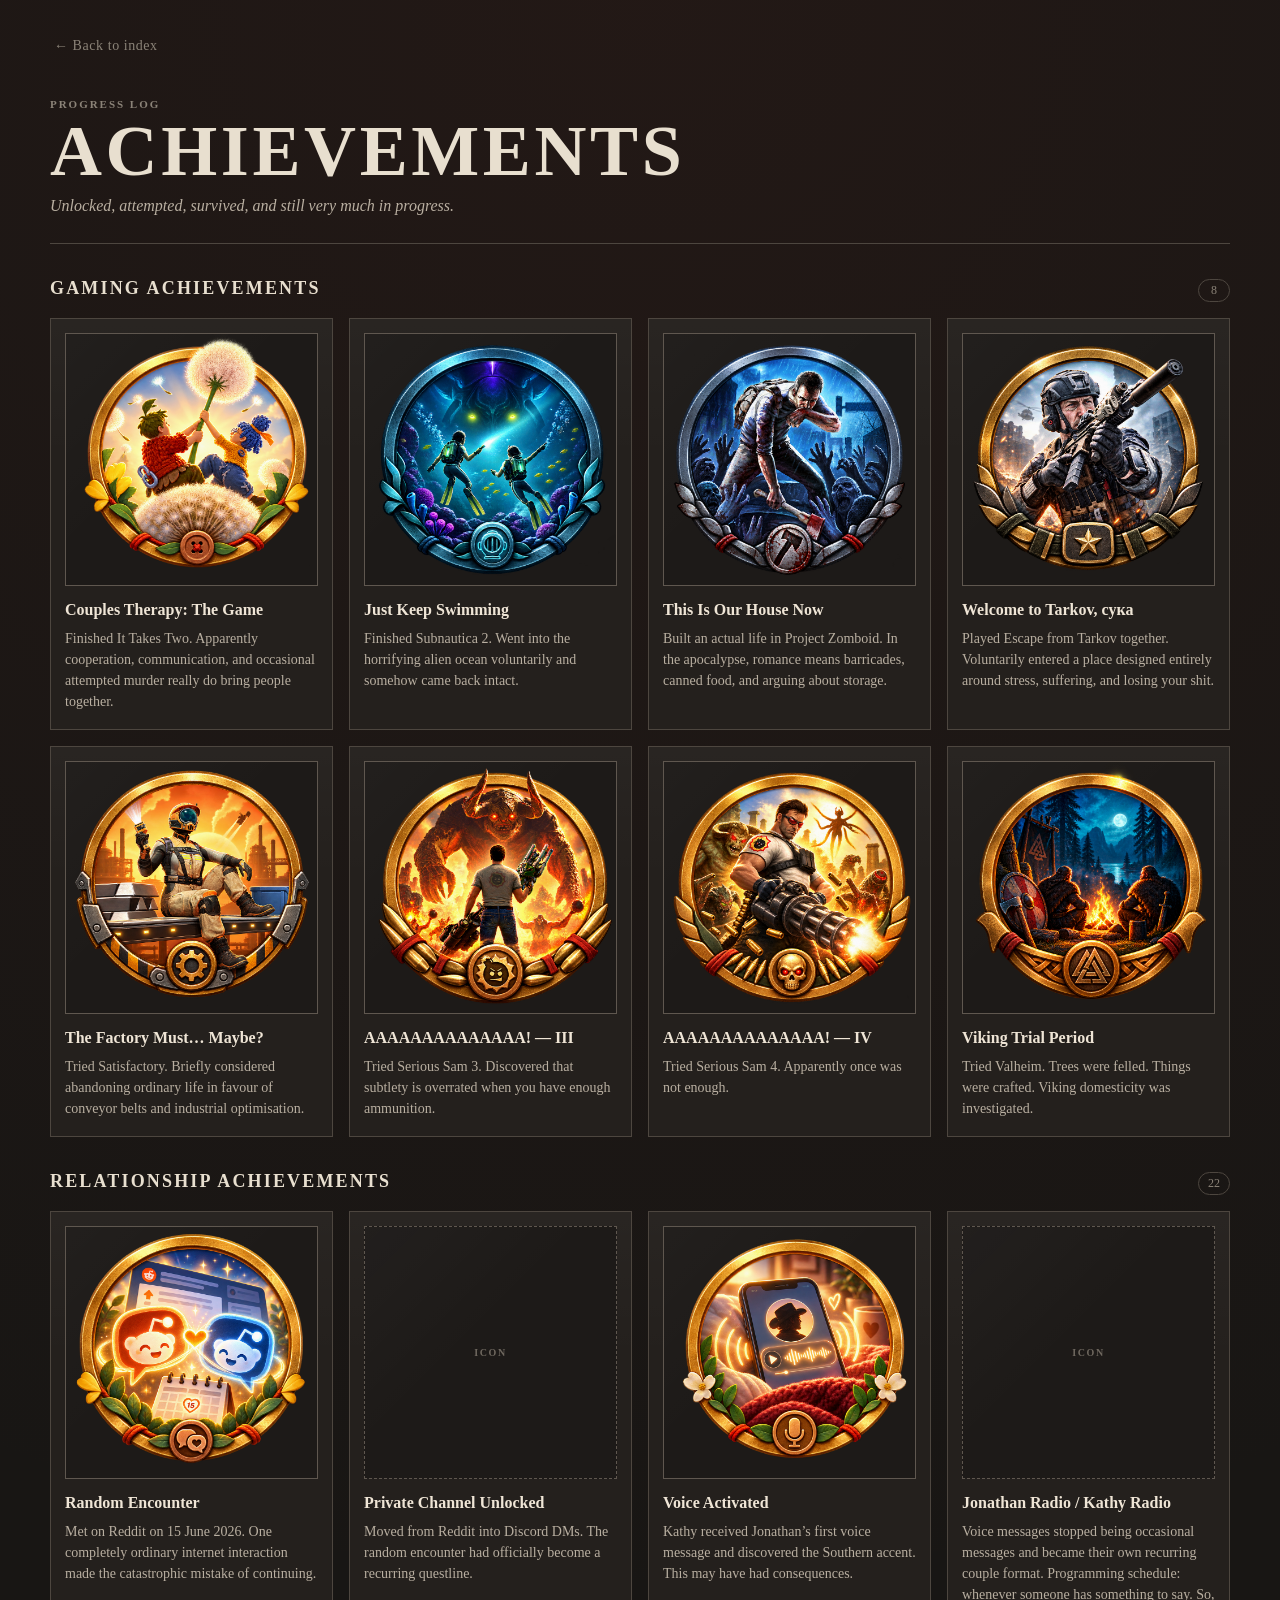
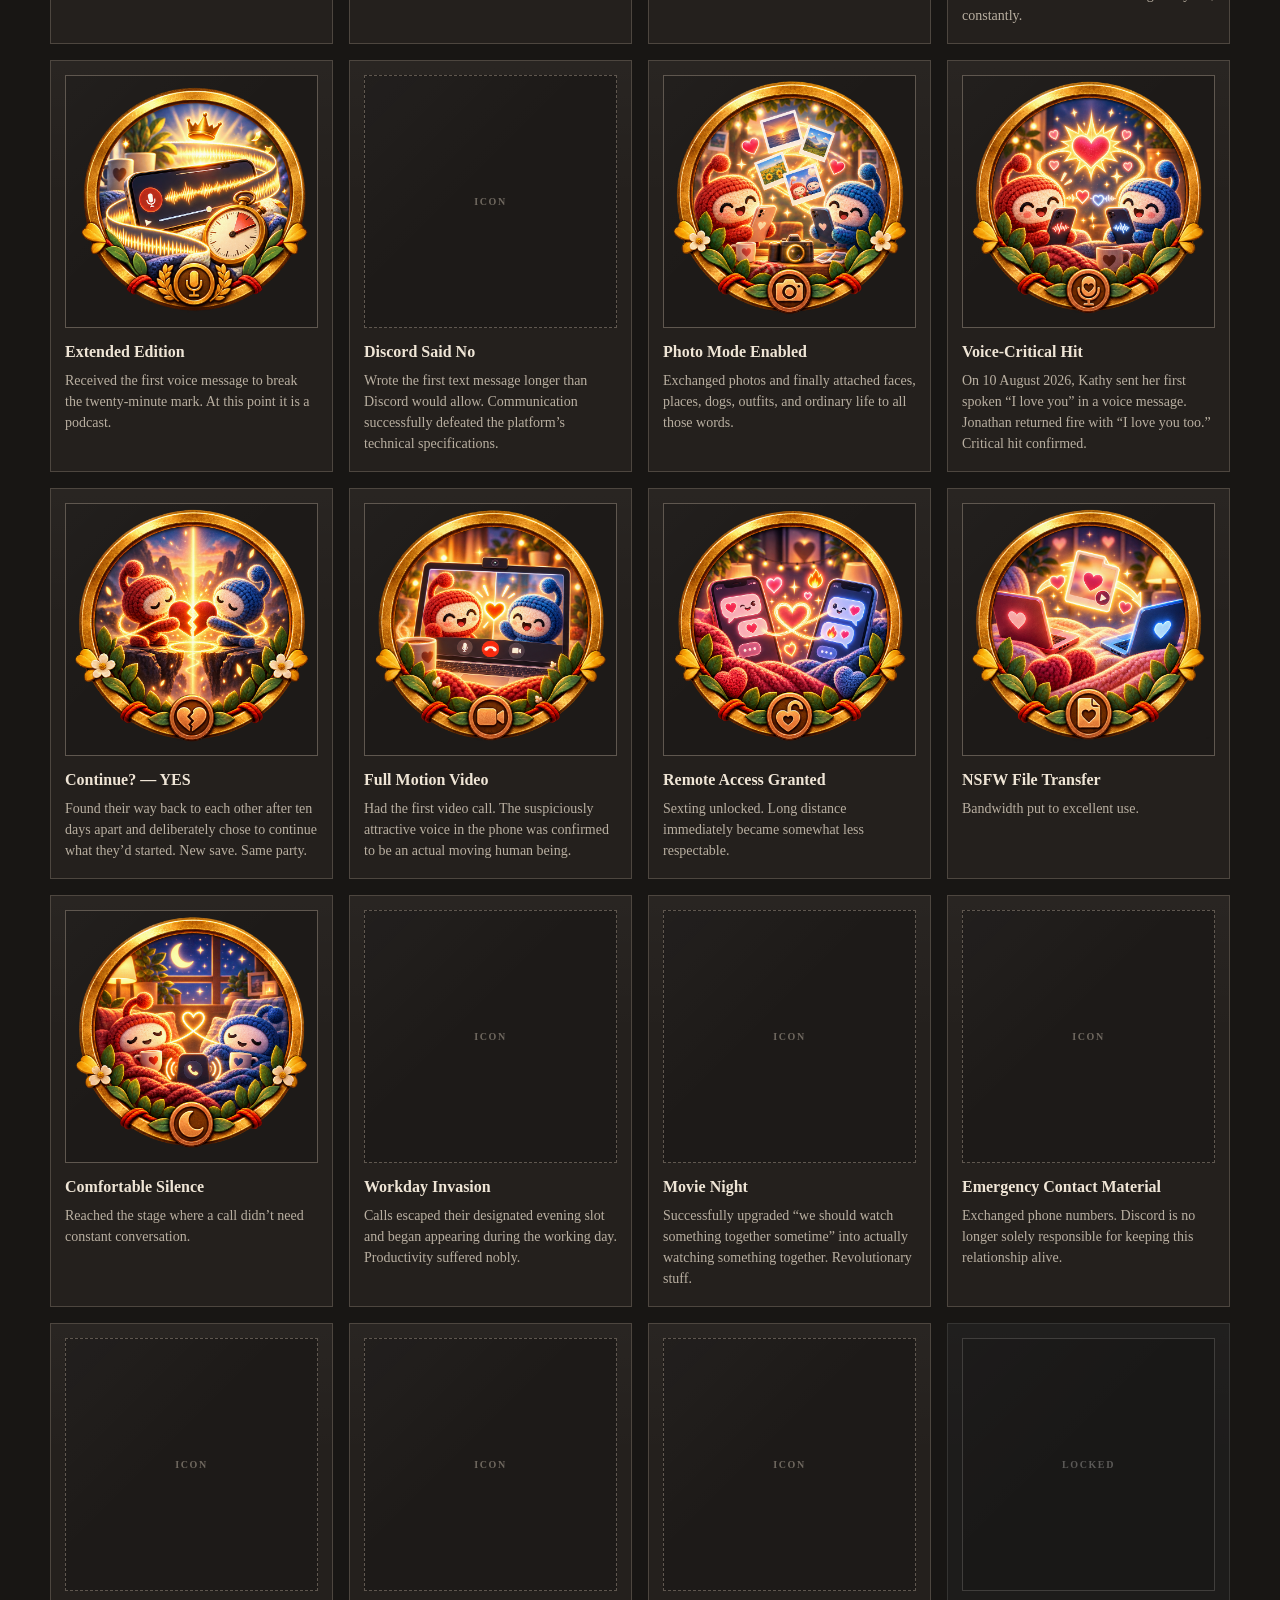
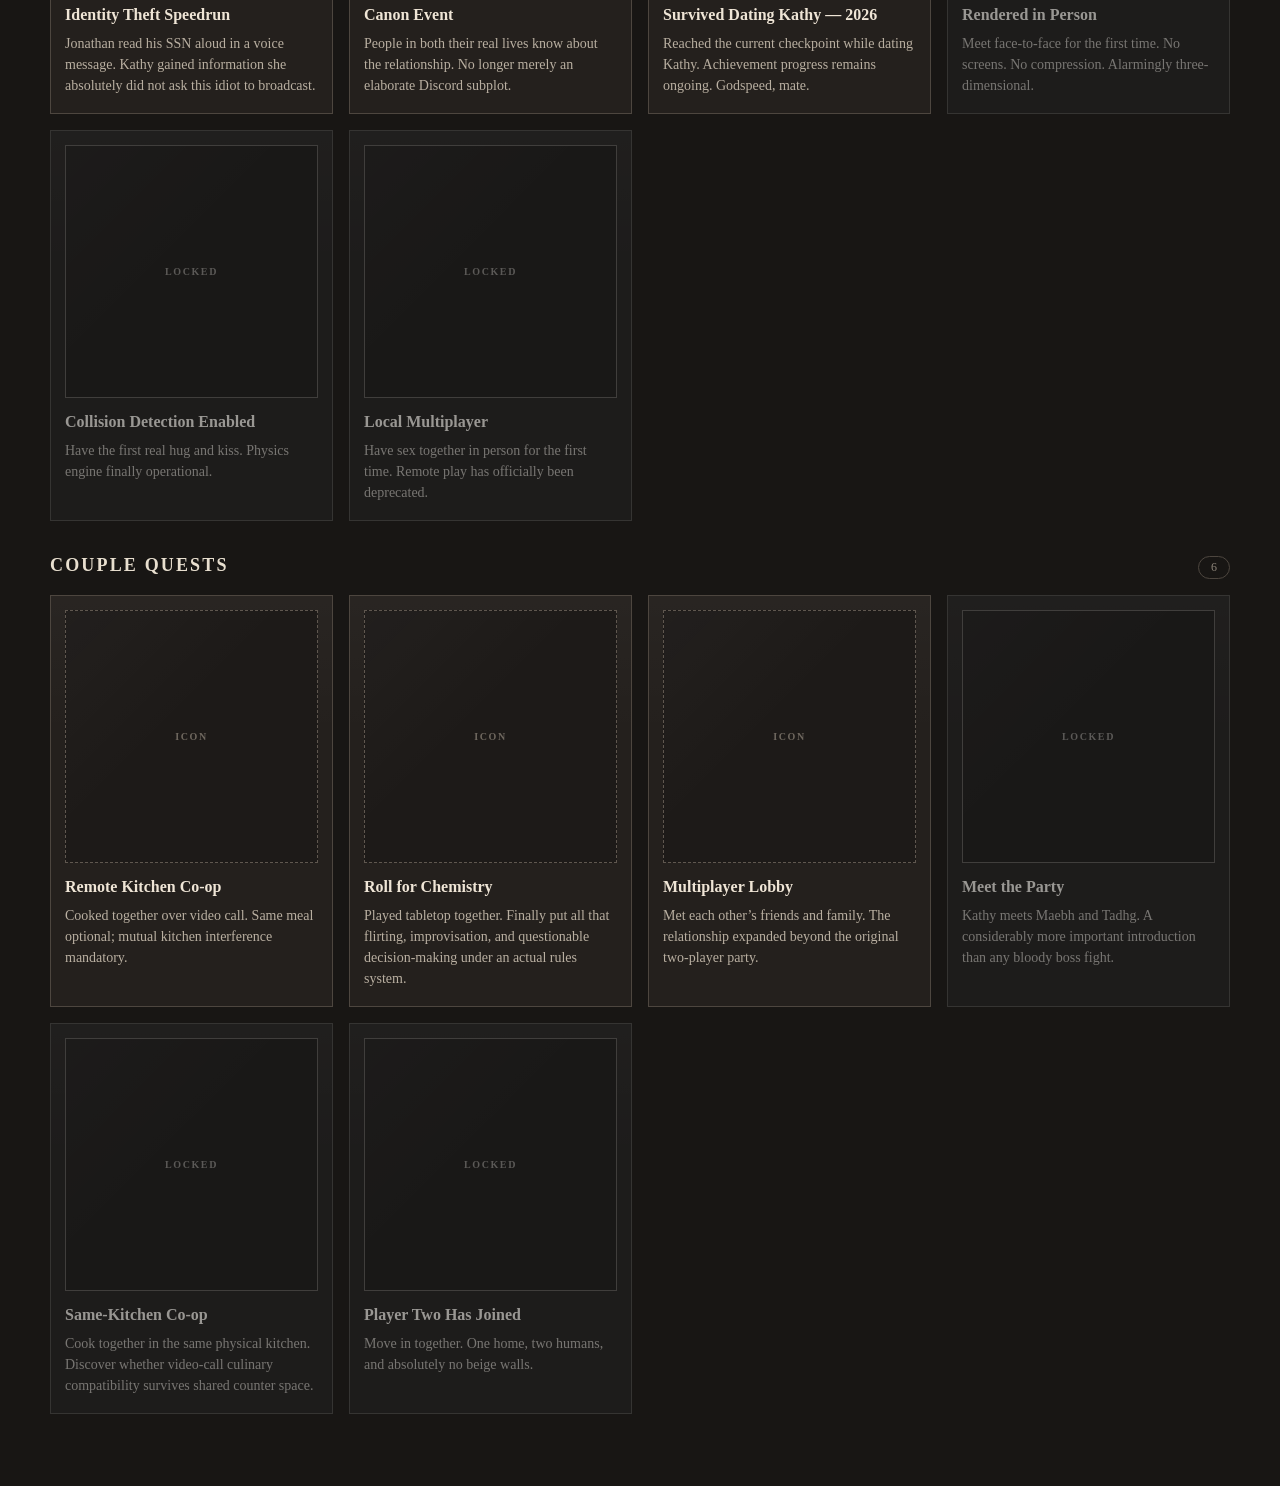
==== achievements.html @ 8fcb4b5f "Assign relationship achievement icons" ====
<!DOCTYPE html>
<html lang="en">
<head>
    <meta charset="UTF-8">
    <meta name="viewport" content="width=device-width, initial-scale=1.0">
    <title>Achievements</title>
    <link rel="stylesheet" href="css/style.css">
</head>
<body class="achievements-body">
<main class="achievements-shell">
    <a class="achievements-back" href="index.html">← Back to index</a>

    <header class="achievements-header">
        <p class="achievements-kicker">Progress log</p>
        <h1>ACHIEVEMENTS</h1>
        <p>Unlocked, attempted, survived, and still very much in progress.</p>
    </header>

        <section class="achievement-section">
            <div class="achievement-section-heading">
                <h2>Gaming achievements</h2>
                <span>8</span>
            </div>
            <div class="achievement-grid">
                <article class="achievement-card">
                    <div class="achievement-icon-slot has-icon" aria-label="Couples Therapy: The Game icon">
                        <img src="assets/images/achievements/it_takes_two.png" alt="" loading="lazy">
                    </div>
                    <h3>Couples Therapy: The Game</h3>
                    <p>Finished It Takes Two. Apparently cooperation, communication, and occasional attempted murder really do bring people together.</p>
                </article>
                <article class="achievement-card">
                    <div class="achievement-icon-slot has-icon" aria-label="Just Keep Swimming icon">
                        <img src="assets/images/achievements/subnautica2.png" alt="" loading="lazy">
                    </div>
                    <h3>Just Keep Swimming</h3>
                    <p>Finished Subnautica 2. Went into the horrifying alien ocean voluntarily and somehow came back intact.</p>
                </article>
                <article class="achievement-card">
                    <div class="achievement-icon-slot has-icon" aria-label="This Is Our House Now icon">
                        <img src="assets/images/achievements/project_zomboid.png" alt="" loading="lazy">
                    </div>
                    <h3>This Is Our House Now</h3>
                    <p>Built an actual life in Project Zomboid. In the apocalypse, romance means barricades, canned food, and arguing about storage.</p>
                </article>
                <article class="achievement-card">
                    <div class="achievement-icon-slot has-icon" aria-label="Welcome to Tarkov, сука icon">
                        <img src="assets/images/achievements/tarkov.png" alt="" loading="lazy">
                    </div>
                    <h3>Welcome to Tarkov, сука</h3>
                    <p>Played Escape from Tarkov together. Voluntarily entered a place designed entirely around stress, suffering, and losing your shit.</p>
                </article>
                <article class="achievement-card">
                    <div class="achievement-icon-slot has-icon" aria-label="The Factory Must… Maybe? icon">
                        <img src="assets/images/achievements/satisfactory.png" alt="" loading="lazy">
                    </div>
                    <h3>The Factory Must… Maybe?</h3>
                    <p>Tried Satisfactory. Briefly considered abandoning ordinary life in favour of conveyor belts and industrial optimisation.</p>
                </article>
                <article class="achievement-card">
                    <div class="achievement-icon-slot has-icon" aria-label="AAAAAAAAAAAAAA! — III icon">
                        <img src="assets/images/achievements/ss3.png" alt="" loading="lazy">
                    </div>
                    <h3>AAAAAAAAAAAAAA! — III</h3>
                    <p>Tried Serious Sam 3. Discovered that subtlety is overrated when you have enough ammunition.</p>
                </article>
                <article class="achievement-card">
                    <div class="achievement-icon-slot has-icon" aria-label="AAAAAAAAAAAAAA! — IV icon">
                        <img src="assets/images/achievements/ss4.png" alt="" loading="lazy">
                    </div>
                    <h3>AAAAAAAAAAAAAA! — IV</h3>
                    <p>Tried Serious Sam 4. Apparently once was not enough.</p>
                </article>
                <article class="achievement-card">
                    <div class="achievement-icon-slot has-icon" aria-label="Viking Trial Period icon">
                        <img src="assets/images/achievements/valheim.png" alt="" loading="lazy">
                    </div>
                    <h3>Viking Trial Period</h3>
                    <p>Tried Valheim. Trees were felled. Things were crafted. Viking domesticity was investigated.</p>
                </article>
            </div>
        </section>

        <section class="achievement-section">
            <div class="achievement-section-heading">
                <h2>Relationship achievements</h2>
                <span>22</span>
            </div>
            <div class="achievement-grid">
                <article class="achievement-card">
                    <div class="achievement-icon-slot has-icon" aria-label="Random Encounter icon">
                        <img src="assets/images/achievements/random_encounter.png" alt="" loading="lazy">
                    </div>
                    <h3>Random Encounter</h3>
                    <p>Met on Reddit on 15 June 2026. One completely ordinary internet interaction made the catastrophic mistake of continuing.</p>
                </article>
                <article class="achievement-card">
                    <div class="achievement-icon-slot" aria-label="Icon placeholder">
                        <span>ICON</span>
                    </div>
                    <h3>Private Channel Unlocked</h3>
                    <p>Moved from Reddit into Discord DMs. The random encounter had officially become a recurring questline.</p>
                </article>
                <article class="achievement-card">
                    <div class="achievement-icon-slot has-icon" aria-label="Voice Activated icon">
                        <img src="assets/images/achievements/voice_activated.png" alt="" loading="lazy">
                    </div>
                    <h3>Voice Activated</h3>
                    <p>Kathy received Jonathan’s first voice message and discovered the Southern accent. This may have had consequences.</p>
                </article>
                <article class="achievement-card">
                    <div class="achievement-icon-slot" aria-label="Icon placeholder">
                        <span>ICON</span>
                    </div>
                    <h3>Jonathan Radio / Kathy Radio</h3>
                    <p>Voice messages stopped being occasional messages and became their own recurring couple format. Programming schedule: whenever someone has something to say. So, constantly.</p>
                </article>
                <article class="achievement-card">
                    <div class="achievement-icon-slot has-icon" aria-label="Extended Edition icon">
                        <img src="assets/images/achievements/new_record.png" alt="" loading="lazy">
                    </div>
                    <h3>Extended Edition</h3>
                    <p>Received the first voice message to break the twenty-minute mark. At this point it is a podcast.</p>
                </article>
                <article class="achievement-card">
                    <div class="achievement-icon-slot" aria-label="Icon placeholder">
                        <span>ICON</span>
                    </div>
                    <h3>Discord Said No</h3>
                    <p>Wrote the first text message longer than Discord would allow. Communication successfully defeated the platform’s technical specifications.</p>
                </article>
                <article class="achievement-card">
                    <div class="achievement-icon-slot has-icon" aria-label="Photo Mode Enabled icon">
                        <img src="assets/images/achievements/photo_mode_enabled.png" alt="" loading="lazy">
                    </div>
                    <h3>Photo Mode Enabled</h3>
                    <p>Exchanged photos and finally attached faces, places, dogs, outfits, and ordinary life to all those words.</p>
                </article>
                <article class="achievement-card">
                    <div class="achievement-icon-slot has-icon" aria-label="Voice-Critical Hit icon">
                        <img src="assets/images/achievements/voice_critical_hit.png" alt="" loading="lazy">
                    </div>
                    <h3>Voice-Critical Hit</h3>
                    <p>On 10 August 2026, Kathy sent her first spoken “I love you” in a voice message. Jonathan returned fire with “I love you too.” Critical hit confirmed.</p>
                </article>
                <article class="achievement-card">
                    <div class="achievement-icon-slot has-icon" aria-label="Continue? — YES icon">
                        <img src="assets/images/achievements/respawned_together.png" alt="" loading="lazy">
                    </div>
                    <h3>Continue? — YES</h3>
                    <p>Found their way back to each other after ten days apart and deliberately chose to continue what they’d started. New save. Same party.</p>
                </article>
                <article class="achievement-card">
                    <div class="achievement-icon-slot has-icon" aria-label="Full Motion Video icon">
                        <img src="assets/images/achievements/first_video_call.png" alt="" loading="lazy">
                    </div>
                    <h3>Full Motion Video</h3>
                    <p>Had the first video call. The suspiciously attractive voice in the phone was confirmed to be an actual moving human being.</p>
                </article>
                <article class="achievement-card">
                    <div class="achievement-icon-slot has-icon" aria-label="Remote Access Granted icon">
                        <img src="assets/images/achievements/long_distance_sex_unlocked.png" alt="" loading="lazy">
                    </div>
                    <h3>Remote Access Granted</h3>
                    <p>Sexting unlocked. Long distance immediately became somewhat less respectable.</p>
                </article>
                <article class="achievement-card">
                    <div class="achievement-icon-slot has-icon" aria-label="NSFW File Transfer icon">
                        <img src="assets/images/achievements/nsfw_file_transfer.png" alt="" loading="lazy">
                    </div>
                    <h3>NSFW File Transfer</h3>
                    <p>Bandwidth put to excellent use.</p>
                </article>
                <article class="achievement-card">
                    <div class="achievement-icon-slot has-icon" aria-label="Comfortable Silence icon">
                        <img src="assets/images/achievements/comfortable_silence.png" alt="" loading="lazy">
                    </div>
                    <h3>Comfortable Silence</h3>
                    <p>Reached the stage where a call didn’t need constant conversation.</p>
                </article>
                <article class="achievement-card">
                    <div class="achievement-icon-slot" aria-label="Icon placeholder">
                        <span>ICON</span>
                    </div>
                    <h3>Workday Invasion</h3>
                    <p>Calls escaped their designated evening slot and began appearing during the working day. Productivity suffered nobly.</p>
                </article>
                <article class="achievement-card">
                    <div class="achievement-icon-slot" aria-label="Icon placeholder">
                        <span>ICON</span>
                    </div>
                    <h3>Movie Night</h3>
                    <p>Successfully upgraded “we should watch something together sometime” into actually watching something together. Revolutionary stuff.</p>
                </article>
                <article class="achievement-card">
                    <div class="achievement-icon-slot" aria-label="Icon placeholder">
                        <span>ICON</span>
                    </div>
                    <h3>Emergency Contact Material</h3>
                    <p>Exchanged phone numbers. Discord is no longer solely responsible for keeping this relationship alive.</p>
                </article>
                <article class="achievement-card">
                    <div class="achievement-icon-slot" aria-label="Icon placeholder">
                        <span>ICON</span>
                    </div>
                    <h3>Identity Theft Speedrun</h3>
                    <p>Jonathan read his SSN aloud in a voice message. Kathy gained information she absolutely did not ask this idiot to broadcast.</p>
                </article>
                <article class="achievement-card">
                    <div class="achievement-icon-slot" aria-label="Icon placeholder">
                        <span>ICON</span>
                    </div>
                    <h3>Canon Event</h3>
                    <p>People in both their real lives know about the relationship. No longer merely an elaborate Discord subplot.</p>
                </article>
                <article class="achievement-card">
                    <div class="achievement-icon-slot" aria-label="Icon placeholder">
                        <span>ICON</span>
                    </div>
                    <h3>Survived Dating Kathy — 2026</h3>
                    <p>Reached the current checkpoint while dating Kathy. Achievement progress remains ongoing. Godspeed, mate.</p>
                </article>
                <article class="achievement-card locked-achievement">
                    <div class="achievement-icon-slot" aria-label="Icon placeholder">
                        <span>LOCKED</span>
                    </div>
                    <h3>Rendered in Person</h3>
                    <p>Meet face-to-face for the first time. No screens. No compression. Alarmingly three-dimensional.</p>
                </article>
                <article class="achievement-card locked-achievement">
                    <div class="achievement-icon-slot" aria-label="Icon placeholder">
                        <span>LOCKED</span>
                    </div>
                    <h3>Collision Detection Enabled</h3>
                    <p>Have the first real hug and kiss. Physics engine finally operational.</p>
                </article>
                <article class="achievement-card locked-achievement">
                    <div class="achievement-icon-slot" aria-label="Icon placeholder">
                        <span>LOCKED</span>
                    </div>
                    <h3>Local Multiplayer</h3>
                    <p>Have sex together in person for the first time. Remote play has officially been deprecated.</p>
                </article>
            </div>
        </section>

        <section class="achievement-section">
            <div class="achievement-section-heading">
                <h2>Couple quests</h2>
                <span>6</span>
            </div>
            <div class="achievement-grid">
                <article class="achievement-card">
                    <div class="achievement-icon-slot" aria-label="Icon placeholder">
                        <span>ICON</span>
                    </div>
                    <h3>Remote Kitchen Co-op</h3>
                    <p>Cooked together over video call. Same meal optional; mutual kitchen interference mandatory.</p>
                </article>
                <article class="achievement-card">
                    <div class="achievement-icon-slot" aria-label="Icon placeholder">
                        <span>ICON</span>
                    </div>
                    <h3>Roll for Chemistry</h3>
                    <p>Played tabletop together. Finally put all that flirting, improvisation, and questionable decision-making under an actual rules system.</p>
                </article>
                <article class="achievement-card">
                    <div class="achievement-icon-slot" aria-label="Icon placeholder">
                        <span>ICON</span>
                    </div>
                    <h3>Multiplayer Lobby</h3>
                    <p>Met each other’s friends and family. The relationship expanded beyond the original two-player party.</p>
                </article>
                <article class="achievement-card locked-achievement">
                    <div class="achievement-icon-slot" aria-label="Icon placeholder">
                        <span>LOCKED</span>
                    </div>
                    <h3>Meet the Party</h3>
                    <p>Kathy meets Maebh and Tadhg. A considerably more important introduction than any bloody boss fight.</p>
                </article>
                <article class="achievement-card locked-achievement">
                    <div class="achievement-icon-slot" aria-label="Icon placeholder">
                        <span>LOCKED</span>
                    </div>
                    <h3>Same-Kitchen Co-op</h3>
                    <p>Cook together in the same physical kitchen. Discover whether video-call culinary compatibility survives shared counter space.</p>
                </article>
                <article class="achievement-card locked-achievement">
                    <div class="achievement-icon-slot" aria-label="Icon placeholder">
                        <span>LOCKED</span>
                    </div>
                    <h3>Player Two Has Joined</h3>
                    <p>Move in together. One home, two humans, and absolutely no beige walls.</p>
                </article>
            </div>
        </section>
</main>
</body>
</html>
---- css/style.css ----
:root {
    --background: #181614;
    --text: #e8dfcf;
    --muted: #8b8378;
    --panel: #24201d;
    --border: #4d463f;
    --error: #d84b4b;
}

* {
    box-sizing: border-box;
}

body {
    margin: 0;
    min-height: 100vh;
    padding: 48px 24px;

    display: flex;
    justify-content: center;
    align-items: center;

    background: var(--background);
    color: var(--text);

    font-family: Georgia, serif;
}

.page {
    width: min(900px, 100%);
}

h1 {
    margin: 0;
    text-align: center;
    letter-spacing: 0.08em;
}

.subtitle {
    margin: 10px 0 36px;
    text-align: center;
    color: var(--muted);
    font-style: italic;
}

.link-list {
    display: grid;
    gap: 14px;
}

.link-row {
    display: grid;
    grid-template-columns: minmax(190px, 1fr) minmax(320px, 1.4fr);
    gap: 24px;
    align-items: center;

    padding: 14px 16px;
    border-bottom: 1px solid var(--border);
}

.section-link {
    font-size: 20px;
    color: var(--text);
    text-decoration: underline;
    text-underline-offset: 4px;
    transition: opacity 160ms ease;
}

.section-link.disabled {
    color: var(--muted);
    text-decoration: none;
    cursor: not-allowed;
    opacity: 0.55;
    pointer-events: none;
}

.section-link.unlocked {
    opacity: 1;
}

.passcode-control {
    position: relative;
    display: grid;
    grid-template-columns: minmax(0, 1fr) auto;
    gap: 10px;
}

.passcode-input {
    width: 100%;
    min-width: 0;
    padding: 10px 12px;

    border: 1px solid var(--border);
    border-radius: 4px;
    outline: none;

    background: var(--panel);
    color: var(--text);

    font: inherit;
    font-size: 16px;

    transition: border-color 120ms ease, box-shadow 120ms ease;
}

.passcode-input::placeholder {
    color: var(--muted);
}

.passcode-input:focus {
    border-color: var(--text);
}

.passcode-input.invalid {
    border-color: var(--error);
    box-shadow: 0 0 0 1px var(--error);
}

.verify-button {
    padding: 10px 18px;

    border: 1px solid var(--border);
    border-radius: 4px;

    background: var(--panel);
    color: var(--text);

    font: inherit;
    font-size: 16px;
    cursor: pointer;
}

.verify-button:hover {
    border-color: var(--text);
}

.verify-button:disabled,
.passcode-input:disabled {
    opacity: 0.45;
    cursor: default;
}

.tooltip {
    position: absolute;
    z-index: 10;
    left: 0;
    top: calc(100% + 8px);

    padding: 8px 10px;
    border: 1px solid var(--error);
    border-radius: 4px;

    background: #2a1a19;
    color: #f2c1bd;

    font-size: 14px;
    white-space: nowrap;

    opacity: 0;
    visibility: hidden;
    transform: translateY(-4px);
    transition: opacity 120ms ease, transform 120ms ease, visibility 120ms ease;

    pointer-events: none;
}

.tooltip.visible {
    opacity: 1;
    visibility: visible;
    transform: translateY(0);
}

.hidden-passcode {
    margin: 28px 0 0;
    color: var(--background);
    user-select: text;
}

@media (max-width: 700px) {
    body {
        padding: 32px 16px;
        align-items: flex-start;
    }

    .link-row {
        grid-template-columns: 1fr;
        gap: 10px;
        padding: 14px 0 20px;
    }

    .tooltip {
        white-space: normal;
        max-width: 100%;
    }
}


/* Dossier / D&D character sheet */
.dossier-body {
    display: block;
    min-height: 100vh;
    padding: 36px 18px 72px;
    background:
        radial-gradient(circle at top, rgba(118, 83, 48, 0.18), transparent 38%),
        #181614;
    color: #261f18;
}

.dossier-shell {
    width: min(1180px, 100%);
    margin: 0 auto;
}

.dossier-back {
    display: inline-block;
    margin: 0 0 18px 6px;
    color: #c8bba7;
    text-decoration: none;
    font-size: 14px;
    letter-spacing: 0.04em;
}

.dossier-back:hover {
    color: #f0e5d2;
}

.character-sheet {
    position: relative;
    overflow: hidden;
    padding: clamp(22px, 4vw, 48px);
    border: 1px solid #8b7458;
    box-shadow:
        0 18px 55px rgba(0, 0, 0, 0.42),
        inset 0 0 0 6px rgba(108, 79, 48, 0.06);
    background:
        linear-gradient(rgba(255, 252, 239, 0.92), rgba(239, 225, 195, 0.93)),
        repeating-linear-gradient(
            0deg,
            rgba(108, 79, 48, 0.025) 0,
            rgba(108, 79, 48, 0.025) 1px,
            transparent 1px,
            transparent 4px
        );
}

.character-sheet::before,
.character-sheet::after {
    content: "";
    position: absolute;
    pointer-events: none;
}

.character-sheet::before {
    inset: 12px;
    border: 1px solid rgba(90, 61, 34, 0.28);
}

.character-sheet::after {
    width: 220px;
    height: 220px;
    right: -85px;
    top: -90px;
    border: 2px solid rgba(115, 39, 30, 0.14);
    border-radius: 50%;
    box-shadow: inset 0 0 0 12px rgba(115, 39, 30, 0.035);
    transform: rotate(-12deg);
}

.sheet-header,
.sheet-section {
    position: relative;
    z-index: 1;
}

.sheet-header {
    padding-bottom: 26px;
    border-bottom: 3px double #6f2a22;
}

.sheet-title-block {
    display: grid;
    grid-template-columns: 1fr auto;
    grid-template-areas:
        "kicker level"
        "name level";
    align-items: end;
    gap: 2px 24px;
    margin-bottom: 24px;
}

.sheet-kicker {
    grid-area: kicker;
    margin: 0;
    color: #775b43;
    font-size: 12px;
    font-weight: 700;
    letter-spacing: 0.22em;
    text-transform: uppercase;
}

.character-sheet h1 {
    grid-area: name;
    margin: 0;
    text-align: left;
    color: #251b14;
    font-size: clamp(40px, 7vw, 76px);
    line-height: 0.92;
    letter-spacing: 0.04em;
    text-shadow: 0 1px 0 rgba(255,255,255,0.5);
}

.sheet-level {
    grid-area: level;
    margin: 0;
    padding: 10px 14px;
    border: 1px solid #8c6e51;
    background: rgba(255,255,255,0.32);
    color: #4f3927;
    font-weight: 700;
    white-space: nowrap;
}

.identity-grid {
    display: grid;
    grid-template-columns: repeat(3, minmax(0, 1fr));
    gap: 12px 18px;
}

.identity-grid div {
    min-width: 0;
    padding-bottom: 8px;
    border-bottom: 1px solid rgba(79, 57, 39, 0.28);
}

.identity-grid span,
.combat-strip span,
.synergy-grid span {
    display: block;
    margin-bottom: 4px;
    color: #765e48;
    font-size: 11px;
    font-weight: 700;
    letter-spacing: 0.08em;
    text-transform: uppercase;
}

.identity-grid strong {
    display: block;
    font-size: 15px;
    line-height: 1.35;
}

.sheet-section {
    padding: 30px 0 0;
}

.section-heading {
    display: flex;
    align-items: center;
    gap: 14px;
    margin-bottom: 16px;
}

.section-heading::after {
    content: "";
    flex: 1;
    height: 1px;
    background: linear-gradient(to right, #6f2a22, transparent);
}

.character-sheet h2 {
    margin: 0;
    color: #6f2a22;
    font-size: 18px;
    letter-spacing: 0.12em;
    text-transform: uppercase;
}

.character-sheet h3 {
    margin: 0 0 8px;
    color: #2c2118;
    font-size: 16px;
}

.character-sheet p,
.character-sheet li,
.character-sheet dt,
.character-sheet dd {
    line-height: 1.55;
}

.character-sheet p {
    margin: 0 0 10px;
}

.character-sheet ul,
.character-sheet ol {
    margin: 8px 0 12px;
    padding-left: 22px;
}

.ability-grid {
    display: grid;
    grid-template-columns: repeat(3, minmax(0, 1fr));
    gap: 14px;
}

.ability-card {
    position: relative;
    min-height: 250px;
    padding: 18px 16px 16px;
    border: 1px solid #8f785d;
    background: rgba(255, 255, 255, 0.23);
}

.ability-card::before {
    content: "";
    position: absolute;
    inset: 5px;
    border: 1px solid rgba(111, 42, 34, 0.14);
    pointer-events: none;
}

.ability-name {
    text-align: center;
    color: #6f2a22;
    font-size: 13px;
    font-weight: 800;
    letter-spacing: 0.18em;
}

.ability-score {
    margin-top: 2px;
    text-align: center;
    font-size: 46px;
    font-weight: 700;
    line-height: 1;
}

.ability-mod {
    width: 44px;
    margin: 8px auto 14px;
    padding: 5px 0;
    border: 1px solid #7c6248;
    border-radius: 50%;
    background: #f5ead4;
    text-align: center;
    font-weight: 700;
}

.ability-card p {
    position: relative;
    z-index: 1;
    margin-bottom: 0;
    font-size: 14px;
}

.combat-strip {
    display: grid;
    grid-template-columns: repeat(4, minmax(0, 1fr));
    gap: 10px;
    margin-top: 14px;
}

.combat-strip div {
    padding: 12px;
    border: 1px solid #91785b;
    background: rgba(255,255,255,0.2);
    text-align: center;
}

.combat-strip strong {
    font-size: 22px;
}

.split-section {
    display: grid;
    grid-template-columns: repeat(2, minmax(0, 1fr));
    gap: 22px;
}

.sheet-panel {
    padding: 18px;
    border: 1px solid rgba(111, 88, 62, 0.52);
    background: rgba(255,255,255,0.17);
}

.sheet-panel .section-heading {
    margin-bottom: 14px;
}

.big-stat {
    display: flex;
    align-items: center;
    gap: 12px;
    margin-bottom: 15px;
}

.big-stat span {
    color: #775b43;
    font-size: 12px;
    font-weight: 800;
    letter-spacing: 0.14em;
}

.big-stat strong {
    font-size: 42px;
    line-height: 1;
}

.compact-list {
    margin: 0;
}

.compact-list div {
    display: grid;
    grid-template-columns: minmax(0, 1fr) auto;
    gap: 16px;
    padding: 7px 0;
    border-bottom: 1px dotted rgba(82, 58, 37, 0.35);
}

.compact-list dt {
    font-weight: 700;
}

.compact-list dd {
    margin: 0;
    text-align: right;
}

.skill-entry + .skill-entry,
.subfeature + .subfeature {
    margin-top: 18px;
}

.skill-entry h3 {
    display: flex;
    justify-content: space-between;
    gap: 12px;
    border-bottom: 1px solid rgba(82, 58, 37, 0.25);
    padding-bottom: 5px;
}

.skill-entry h3 span {
    color: #6f2a22;
}

.feature-grid {
    display: grid;
    grid-template-columns: repeat(3, minmax(0, 1fr));
    gap: 16px;
}

.feature-card {
    padding: 18px;
    border-left: 4px solid #6f2a22;
    background: rgba(255,255,255,0.19);
}

.feature-card h3 {
    color: #6f2a22;
    font-size: 17px;
    letter-spacing: 0.04em;
    text-transform: uppercase;
}

.flavour-line {
    color: #6f2a22;
    font-style: italic;
    font-weight: 700;
}

.micro-heading {
    margin-top: 14px !important;
    color: #775b43;
    font-size: 11px;
    font-weight: 800;
    letter-spacing: 0.12em;
    text-transform: uppercase;
}

.two-column-list {
    columns: 2;
    column-gap: 28px;
}

.spell-details {
    margin: 0 0 14px;
}

.spell-details div {
    padding: 5px 0;
    border-bottom: 1px dotted rgba(82, 58, 37, 0.3);
}

.spell-details dt {
    color: #765e48;
    font-size: 11px;
    font-weight: 800;
    letter-spacing: 0.08em;
    text-transform: uppercase;
}

.spell-details dd {
    margin: 1px 0 0;
    font-weight: 700;
}

.game-hours dd {
    font-variant-numeric: tabular-nums;
}

.plain-list,
.inventory-list {
    columns: 2;
    column-gap: 28px;
}

.flaw-card {
    border-left-color: #4d463f;
}

.quest-list {
    display: grid;
    gap: 12px;
}

.quest-list article {
    display: grid;
    grid-template-columns: auto 1fr;
    gap: 12px;
    padding: 14px 16px;
    border: 1px solid rgba(111, 88, 62, 0.45);
    background: rgba(255,255,255,0.14);
}

.quest-marker {
    color: #6f2a22;
    font-size: 18px;
    line-height: 1.4;
}

.quest-list p {
    margin: 0;
}

.synergy-section {
    margin-top: 30px;
    padding: 24px;
    border: 2px solid #6f2a22;
    background: rgba(111, 42, 34, 0.06);
}

.synergy-grid {
    display: grid;
    grid-template-columns: repeat(3, minmax(0, 1fr));
    gap: 12px;
}

.synergy-grid div {
    padding: 12px;
    border: 1px solid rgba(111, 42, 34, 0.28);
    background: rgba(255,255,255,0.2);
}

.synergy-grid strong {
    display: block;
    font-size: 18px;
}

.shared-abilities {
    display: grid;
    grid-template-columns: repeat(2, minmax(0, 1fr));
    gap: 14px;
    margin-top: 16px;
}

.shared-abilities article {
    padding: 14px;
    border-top: 1px solid rgba(111, 42, 34, 0.38);
}

.shared-abilities p {
    margin-bottom: 0;
}

@media (max-width: 900px) {
    .identity-grid,
    .ability-grid,
    .feature-grid,
    .synergy-grid {
        grid-template-columns: repeat(2, minmax(0, 1fr));
    }

    .split-section {
        grid-template-columns: 1fr;
    }
}

@media (max-width: 620px) {
    .dossier-body {
        padding: 20px 10px 44px;
    }

    .character-sheet {
        padding: 22px 16px 30px;
    }

    .sheet-title-block {
        grid-template-columns: 1fr;
        grid-template-areas:
            "kicker"
            "name"
            "level";
        gap: 8px;
    }

    .sheet-level {
        width: fit-content;
        white-space: normal;
    }

    .identity-grid,
    .ability-grid,
    .feature-grid,
    .synergy-grid,
    .shared-abilities,
    .combat-strip {
        grid-template-columns: 1fr;
    }

    .ability-card {
        min-height: 0;
    }

    .plain-list,
    .inventory-list,
    .two-column-list {
        columns: 1;
    }
}


/* Dossier flip card */
.flip-card {
    padding: 0;
    border-left: 0;
    background: transparent;
    cursor: default;
    perspective: 1200px;
    outline: none;
}

.panel-flip {
    border: 0;
}

.panel-flip .flip-card-face {
    border: 1px solid rgba(111, 88, 62, 0.52);
    background: rgba(255,255,255,0.17);
}

.flip-card:focus-visible {
    box-shadow: 0 0 0 3px rgba(111, 42, 34, 0.35);
}

.flip-card-inner {
    display: grid;
    width: 100%;
    height: 100%;
    transform-style: preserve-3d;
    transition: transform 650ms cubic-bezier(0.2, 0.72, 0.2, 1);
}

.flip-card.flipped .flip-card-inner {
    transform: rotateY(180deg);
}

.flip-card-face {
    grid-area: 1 / 1;
    min-width: 0;
    min-height: 100%;
    padding: 18px;
    border-left: 4px solid #6f2a22;
    background: rgba(255,255,255,0.19);
    backface-visibility: hidden;
    -webkit-backface-visibility: hidden;
}

.flip-card-front {
    position: relative;
}

.flip-card-back {
    display: flex;
    flex-direction: column;
    justify-content: center;
    gap: 10px;
    transform: rotateY(180deg);
    padding: 10px;
}

.flip-card-back img {
    display: block;
    width: 100%;
    height: 100%;
    min-height: 260px;
    max-height: 420px;
    object-fit: contain;
    border: 1px solid rgba(82, 58, 37, 0.35);
    background: rgba(255, 255, 255, 0.18);
}


@media (prefers-reduced-motion: reduce) {
    .flip-card-inner {
        transition: none;
    }
}


/* Achievements */
.achievements-body {
    display: block;
    min-height: 100vh;
    padding: 36px 18px 72px;
    background:
        radial-gradient(circle at top, rgba(111, 42, 34, 0.12), transparent 34%),
        var(--background);
    color: var(--text);
}

.achievements-shell {
    width: min(1180px, 100%);
    margin: 0 auto;
}

.achievements-back {
    display: inline-block;
    margin: 0 0 22px 4px;
    color: var(--muted);
    text-decoration: none;
    font-size: 14px;
    letter-spacing: 0.04em;
}

.achievements-back:hover {
    color: var(--text);
}

.achievements-header {
    padding: 22px 0 28px;
    border-bottom: 1px solid var(--border);
}

.achievements-kicker {
    margin: 0 0 7px;
    color: var(--muted);
    font-size: 11px;
    font-weight: 700;
    letter-spacing: 0.18em;
    text-transform: uppercase;
}

.achievements-header h1 {
    margin: 0;
    text-align: left;
    font-size: clamp(38px, 7vw, 72px);
    line-height: 0.95;
    letter-spacing: 0.05em;
}

.achievements-header > p:last-child {
    margin: 12px 0 0;
    color: #b9afa1;
    font-style: italic;
}

.achievement-section {
    padding-top: 34px;
}

.achievement-section-heading {
    display: flex;
    align-items: baseline;
    justify-content: space-between;
    gap: 18px;
    margin-bottom: 16px;
}

.achievement-section-heading h2 {
    margin: 0;
    font-size: 18px;
    letter-spacing: 0.12em;
    text-transform: uppercase;
}

.achievement-section-heading span {
    min-width: 32px;
    padding: 3px 9px;
    border: 1px solid var(--border);
    border-radius: 999px;
    color: var(--muted);
    text-align: center;
    font-size: 12px;
}

.achievement-grid {
    display: grid;
    grid-template-columns: repeat(4, minmax(0, 1fr));
    gap: 16px;
}

.achievement-card {
    min-width: 0;
    padding: 14px 14px 17px;
    border: 1px solid var(--border);
    background:
        linear-gradient(180deg, rgba(255,255,255,0.025), transparent 34%),
        var(--panel);
}

.achievement-icon-slot {
    aspect-ratio: 1;
    width: 100%;
    margin-bottom: 14px;
    display: grid;
    place-items: center;
    overflow: hidden;
    border: 1px dashed #5f574f;
    background:
        linear-gradient(135deg, rgba(255,255,255,0.025), transparent 45%),
        #1d1a18;
    color: #6f685f;
}

.achievement-icon-slot span {
    font-size: 10px;
    font-weight: 700;
    letter-spacing: 0.16em;
}

.achievement-icon-slot.has-icon {
    position: relative;
    display: block;
    border-style: solid;
}

.achievement-icon-slot.has-icon img {
    position: absolute;
    inset: 0 auto 0 0;
    width: 200%;
    height: 100%;
    max-width: none;
    object-fit: cover;
    object-position: left center;
}


.achievement-card h3 {
    margin: 0 0 8px;
    color: #efe5d6;
    font-size: 16px;
    line-height: 1.25;
}

.achievement-card p {
    margin: 0;
    color: #b9afa1;
    font-size: 14px;
    line-height: 1.5;
}


.locked-achievement {
    opacity: 0.62;
    filter: grayscale(0.75);
}

.locked-achievement .achievement-icon-slot {
    border-style: solid;
    color: #8a8178;
}

@media (max-width: 980px) {
    .achievement-grid {
        grid-template-columns: repeat(3, minmax(0, 1fr));
    }
}

@media (max-width: 720px) {
    .achievement-grid {
        grid-template-columns: repeat(2, minmax(0, 1fr));
    }
}

@media (max-width: 440px) {
    .achievements-body {
        padding: 24px 12px 48px;
    }

    .achievement-grid {
        grid-template-columns: 1fr;
    }

    .achievement-icon-slot {
        aspect-ratio: 16 / 9;
    }
}
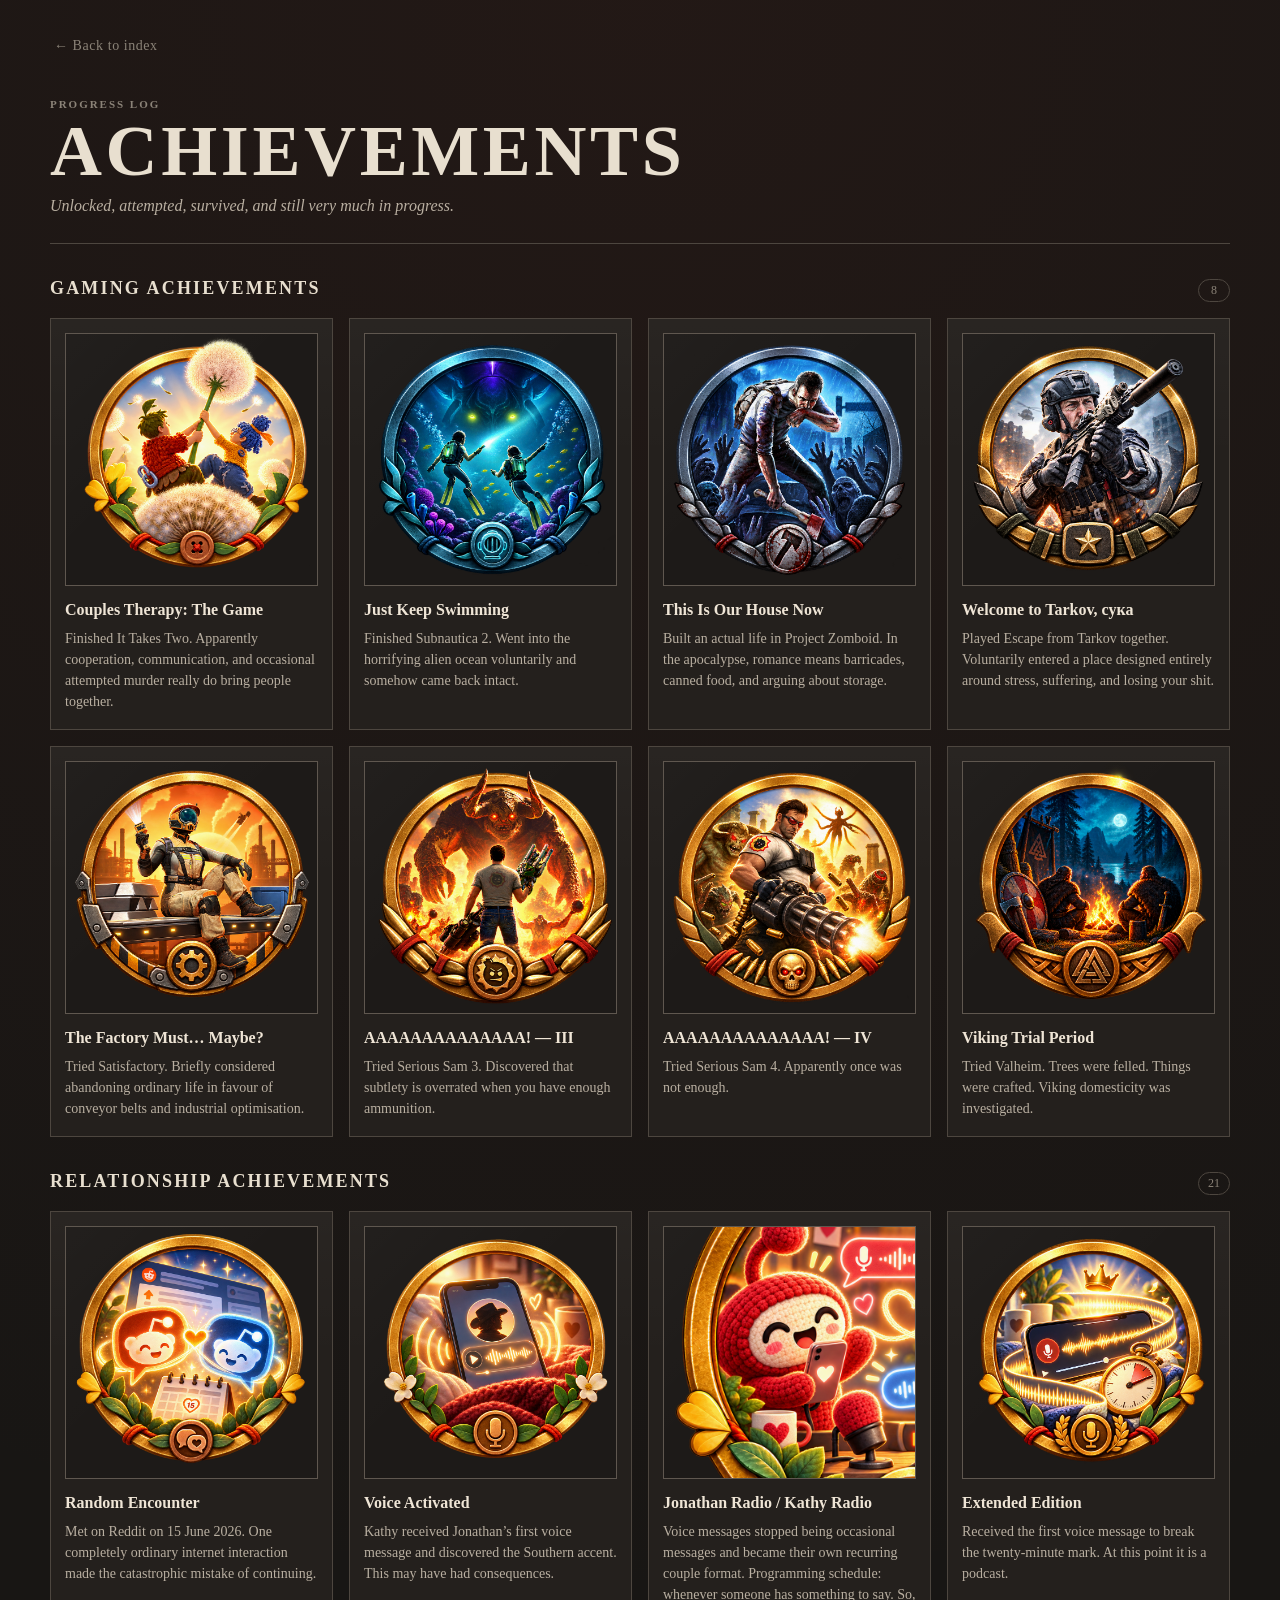
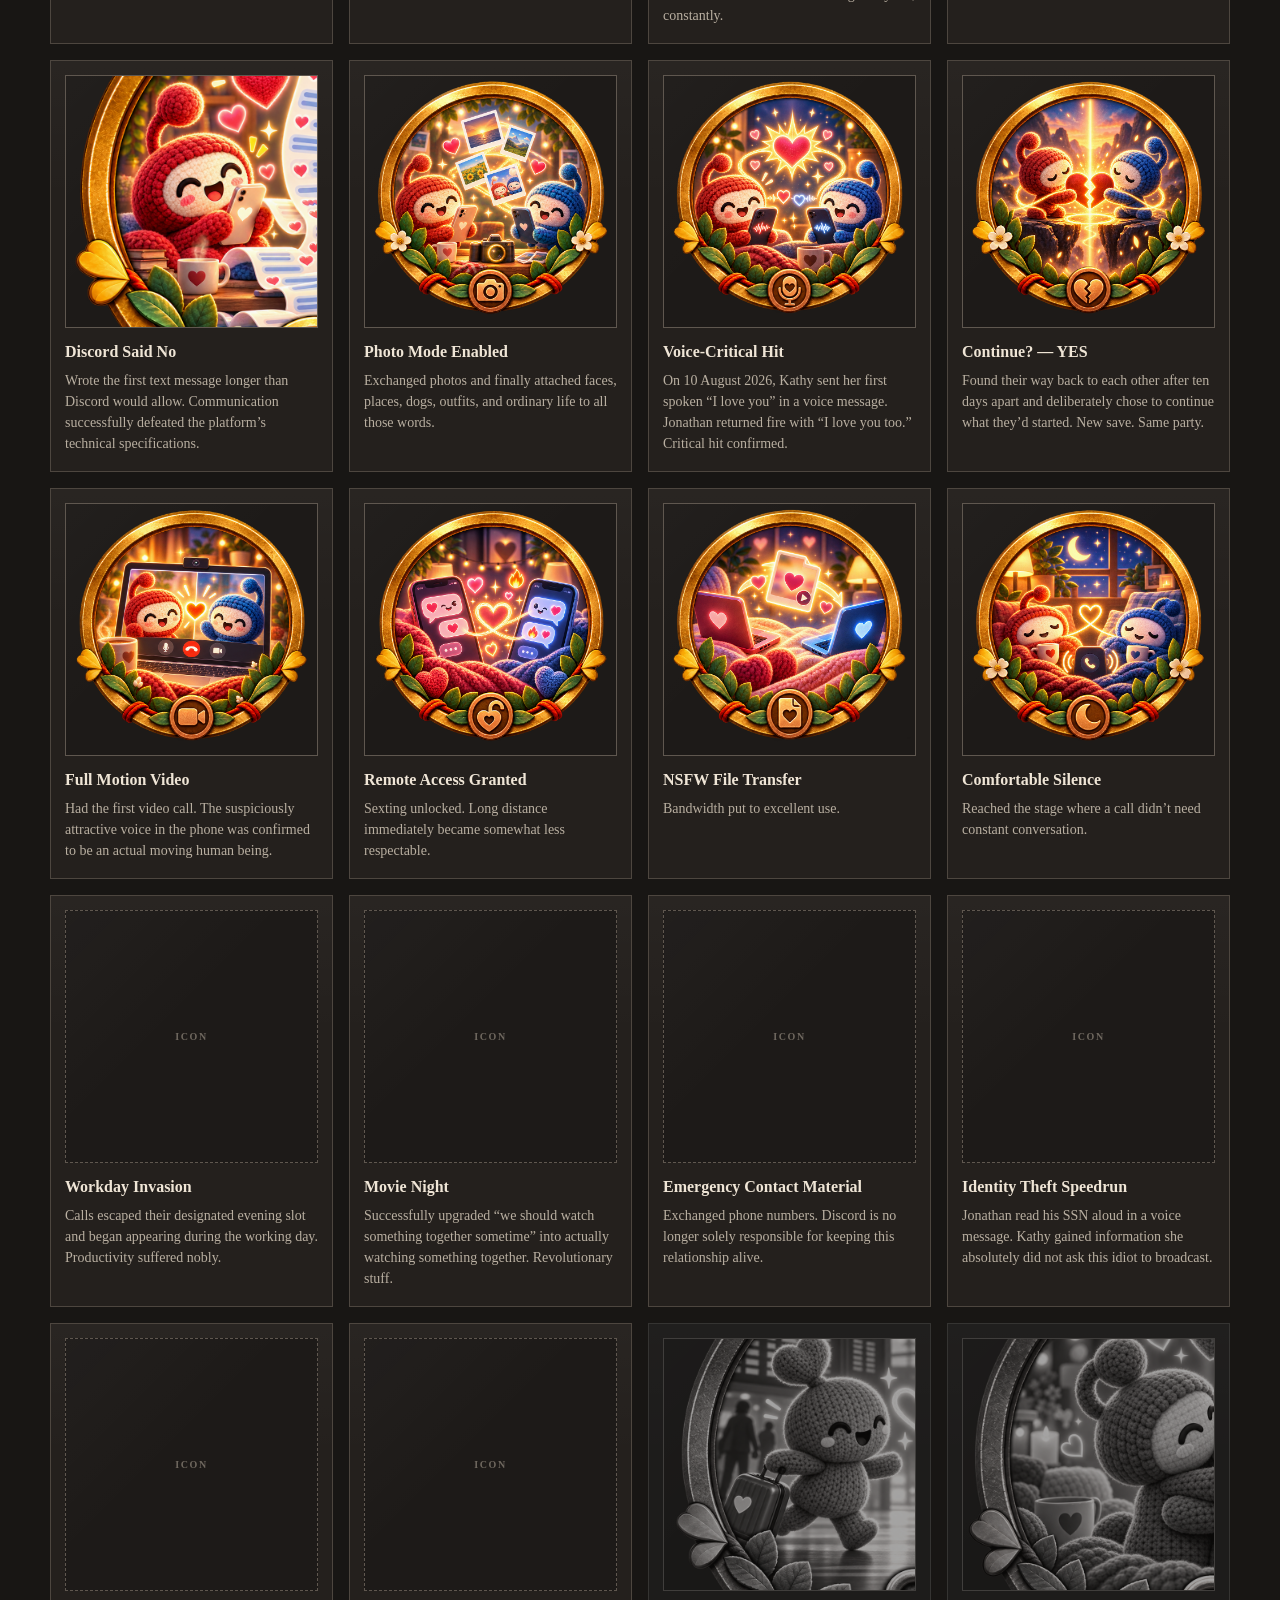
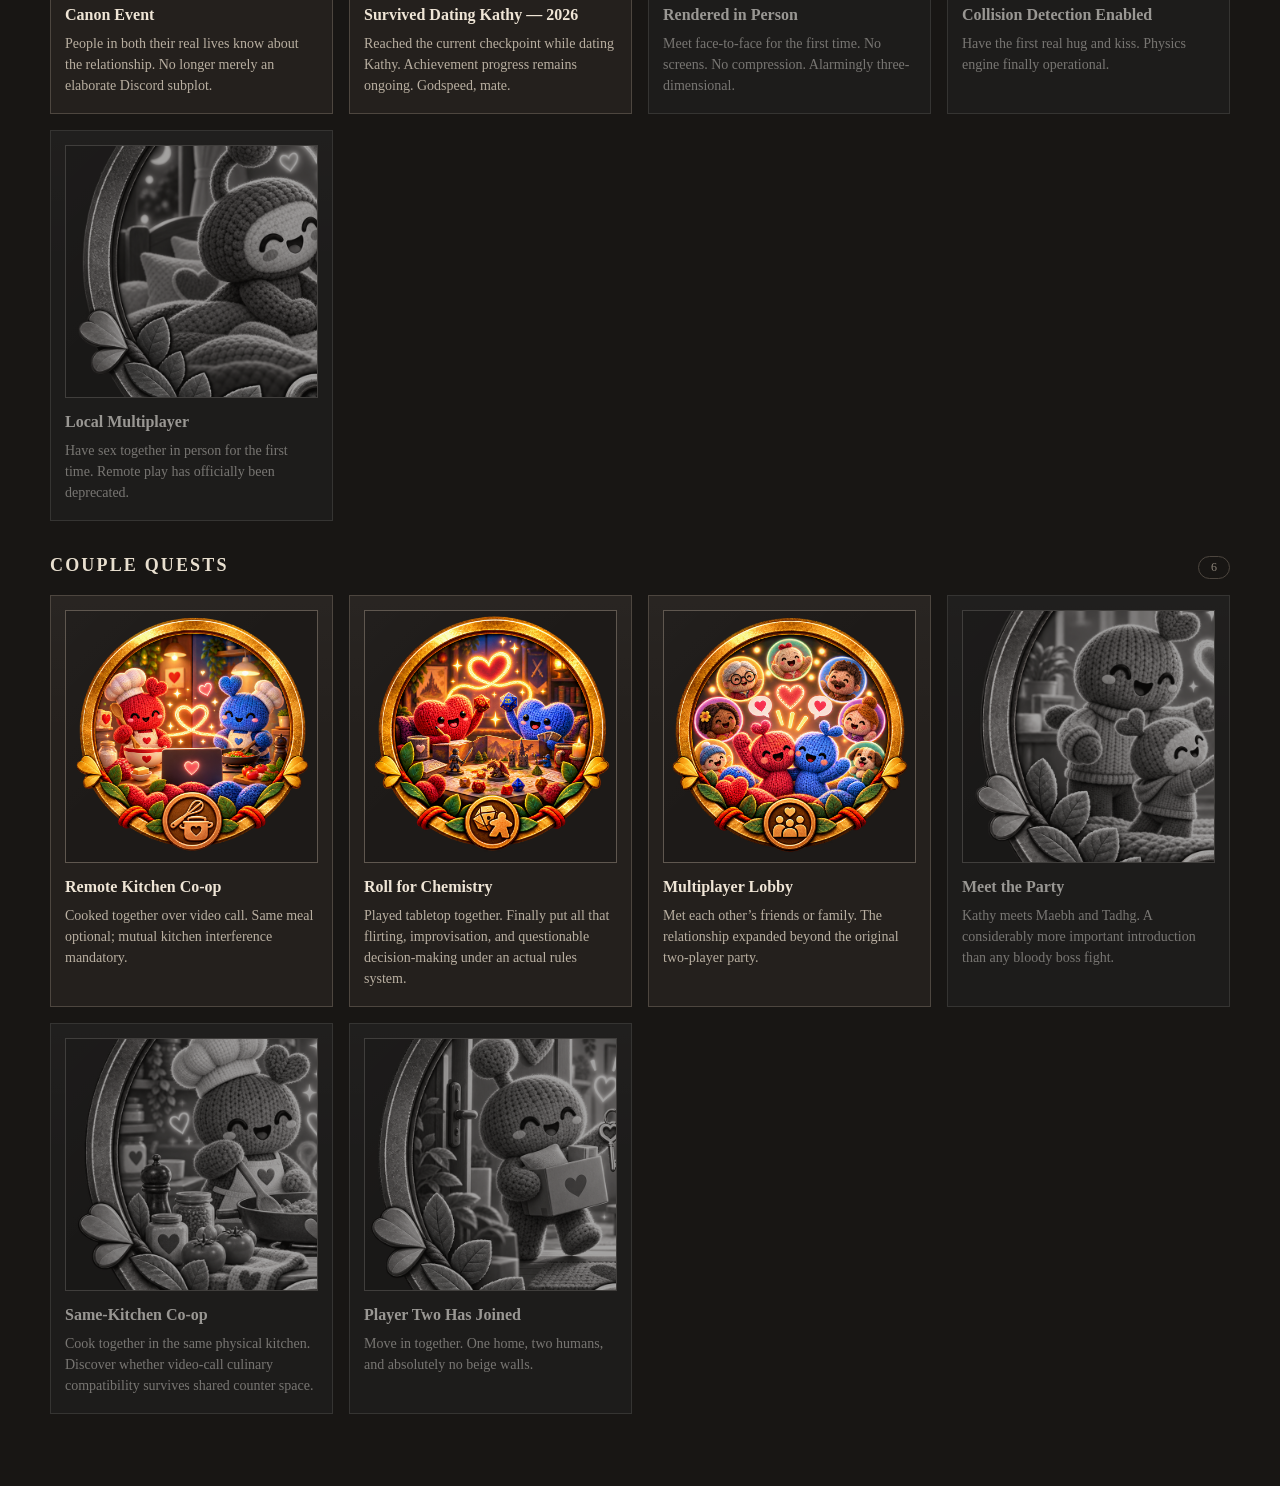
==== commit f4cf2d8b: "Add more achievement icons and remove Private Channel" ====
--- a/achievements.html
+++ b/achievements.html
@@ -84,7 +84,7 @@
         <section class="achievement-section">
             <div class="achievement-section-heading">
                 <h2>Relationship achievements</h2>
-                <span>22</span>
+                <span>21</span>
             </div>
             <div class="achievement-grid">
                 <article class="achievement-card">
@@ -94,13 +94,7 @@
                     <h3>Random Encounter</h3>
                     <p>Met on Reddit on 15 June 2026. One completely ordinary internet interaction made the catastrophic mistake of continuing.</p>
                 </article>
-                <article class="achievement-card">
-                    <div class="achievement-icon-slot" aria-label="Icon placeholder">
-                        <span>ICON</span>
-                    </div>
-                    <h3>Private Channel Unlocked</h3>
-                    <p>Moved from Reddit into Discord DMs. The random encounter had officially become a recurring questline.</p>
-                </article>
+                
                 <article class="achievement-card">
                     <div class="achievement-icon-slot has-icon" aria-label="Voice Activated icon">
                         <img src="assets/images/achievements/voice_activated.png" alt="" loading="lazy">
@@ -109,8 +103,8 @@
                     <p>Kathy received Jonathan’s first voice message and discovered the Southern accent. This may have had consequences.</p>
                 </article>
                 <article class="achievement-card">
-                    <div class="achievement-icon-slot" aria-label="Icon placeholder">
-                        <span>ICON</span>
+                    <div class="achievement-icon-slot has-icon whole-icon" aria-label="Jonathan Radio / Kathy Radio icon">
+                        <img src="assets/images/achievements/jonathan_radio_kathy_radio.png" alt="" loading="lazy">
                     </div>
                     <h3>Jonathan Radio / Kathy Radio</h3>
                     <p>Voice messages stopped being occasional messages and became their own recurring couple format. Programming schedule: whenever someone has something to say. So, constantly.</p>
@@ -123,8 +117,8 @@
                     <p>Received the first voice message to break the twenty-minute mark. At this point it is a podcast.</p>
                 </article>
                 <article class="achievement-card">
-                    <div class="achievement-icon-slot" aria-label="Icon placeholder">
-                        <span>ICON</span>
+                    <div class="achievement-icon-slot has-icon whole-icon" aria-label="Discord Said No icon">
+                        <img src="assets/images/achievements/discord_said_no.png" alt="" loading="lazy">
                     </div>
                     <h3>Discord Said No</h3>
                     <p>Wrote the first text message longer than Discord would allow. Communication successfully defeated the platform’s technical specifications.</p>
@@ -221,22 +215,22 @@
                     <p>Reached the current checkpoint while dating Kathy. Achievement progress remains ongoing. Godspeed, mate.</p>
                 </article>
                 <article class="achievement-card locked-achievement">
-                    <div class="achievement-icon-slot" aria-label="Icon placeholder">
-                        <span>LOCKED</span>
+                    <div class="achievement-icon-slot has-icon whole-icon" aria-label="Rendered in Person icon">
+                        <img src="assets/images/achievements/rendered_in_person.png" alt="" loading="lazy">
                     </div>
                     <h3>Rendered in Person</h3>
                     <p>Meet face-to-face for the first time. No screens. No compression. Alarmingly three-dimensional.</p>
                 </article>
                 <article class="achievement-card locked-achievement">
-                    <div class="achievement-icon-slot" aria-label="Icon placeholder">
-                        <span>LOCKED</span>
+                    <div class="achievement-icon-slot has-icon whole-icon" aria-label="Collision Detection Enabled icon">
+                        <img src="assets/images/achievements/collision_detection_enabled.png" alt="" loading="lazy">
                     </div>
                     <h3>Collision Detection Enabled</h3>
                     <p>Have the first real hug and kiss. Physics engine finally operational.</p>
                 </article>
                 <article class="achievement-card locked-achievement">
-                    <div class="achievement-icon-slot" aria-label="Icon placeholder">
-                        <span>LOCKED</span>
+                    <div class="achievement-icon-slot has-icon whole-icon" aria-label="Local Multiplayer icon">
+                        <img src="assets/images/achievements/local_multiplayer.png" alt="" loading="lazy">
                     </div>
                     <h3>Local Multiplayer</h3>
                     <p>Have sex together in person for the first time. Remote play has officially been deprecated.</p>
@@ -251,43 +245,43 @@
             </div>
             <div class="achievement-grid">
                 <article class="achievement-card">
-                    <div class="achievement-icon-slot" aria-label="Icon placeholder">
-                        <span>ICON</span>
+                    <div class="achievement-icon-slot has-icon" aria-label="Remote Kitchen Co-op icon">
+                        <img src="assets/images/achievements/remote_kitchen_coop.png" alt="" loading="lazy">
                     </div>
                     <h3>Remote Kitchen Co-op</h3>
                     <p>Cooked together over video call. Same meal optional; mutual kitchen interference mandatory.</p>
                 </article>
                 <article class="achievement-card">
-                    <div class="achievement-icon-slot" aria-label="Icon placeholder">
-                        <span>ICON</span>
+                    <div class="achievement-icon-slot has-icon" aria-label="Roll for Chemistry icon">
+                        <img src="assets/images/achievements/roll_for_chemistry.png" alt="" loading="lazy">
                     </div>
                     <h3>Roll for Chemistry</h3>
                     <p>Played tabletop together. Finally put all that flirting, improvisation, and questionable decision-making under an actual rules system.</p>
                 </article>
                 <article class="achievement-card">
-                    <div class="achievement-icon-slot" aria-label="Icon placeholder">
-                        <span>ICON</span>
+                    <div class="achievement-icon-slot has-icon" aria-label="Multiplayer Lobby icon">
+                        <img src="assets/images/achievements/multiplayer_lobby.png" alt="" loading="lazy">
                     </div>
                     <h3>Multiplayer Lobby</h3>
-                    <p>Met each other’s friends and family. The relationship expanded beyond the original two-player party.</p>
-                </article>
-                <article class="achievement-card locked-achievement">
-                    <div class="achievement-icon-slot" aria-label="Icon placeholder">
-                        <span>LOCKED</span>
+                    <p>Met each other’s friends or family. The relationship expanded beyond the original two-player party.</p>
+                </article>
+                <article class="achievement-card locked-achievement">
+                    <div class="achievement-icon-slot has-icon whole-icon" aria-label="Meet the Party icon">
+                        <img src="assets/images/achievements/meet_the_party.png" alt="" loading="lazy">
                     </div>
                     <h3>Meet the Party</h3>
                     <p>Kathy meets Maebh and Tadhg. A considerably more important introduction than any bloody boss fight.</p>
                 </article>
                 <article class="achievement-card locked-achievement">
-                    <div class="achievement-icon-slot" aria-label="Icon placeholder">
-                        <span>LOCKED</span>
+                    <div class="achievement-icon-slot has-icon whole-icon" aria-label="Same-Kitchen Co-op icon">
+                        <img src="assets/images/achievements/same_kitchen_coop.png" alt="" loading="lazy">
                     </div>
                     <h3>Same-Kitchen Co-op</h3>
                     <p>Cook together in the same physical kitchen. Discover whether video-call culinary compatibility survives shared counter space.</p>
                 </article>
                 <article class="achievement-card locked-achievement">
-                    <div class="achievement-icon-slot" aria-label="Icon placeholder">
-                        <span>LOCKED</span>
+                    <div class="achievement-icon-slot has-icon whole-icon" aria-label="Player Two Has Joined icon">
+                        <img src="assets/images/achievements/player_two_has_joined.png" alt="" loading="lazy">
                     </div>
                     <h3>Player Two Has Joined</h3>
                     <p>Move in together. One home, two humans, and absolutely no beige walls.</p>
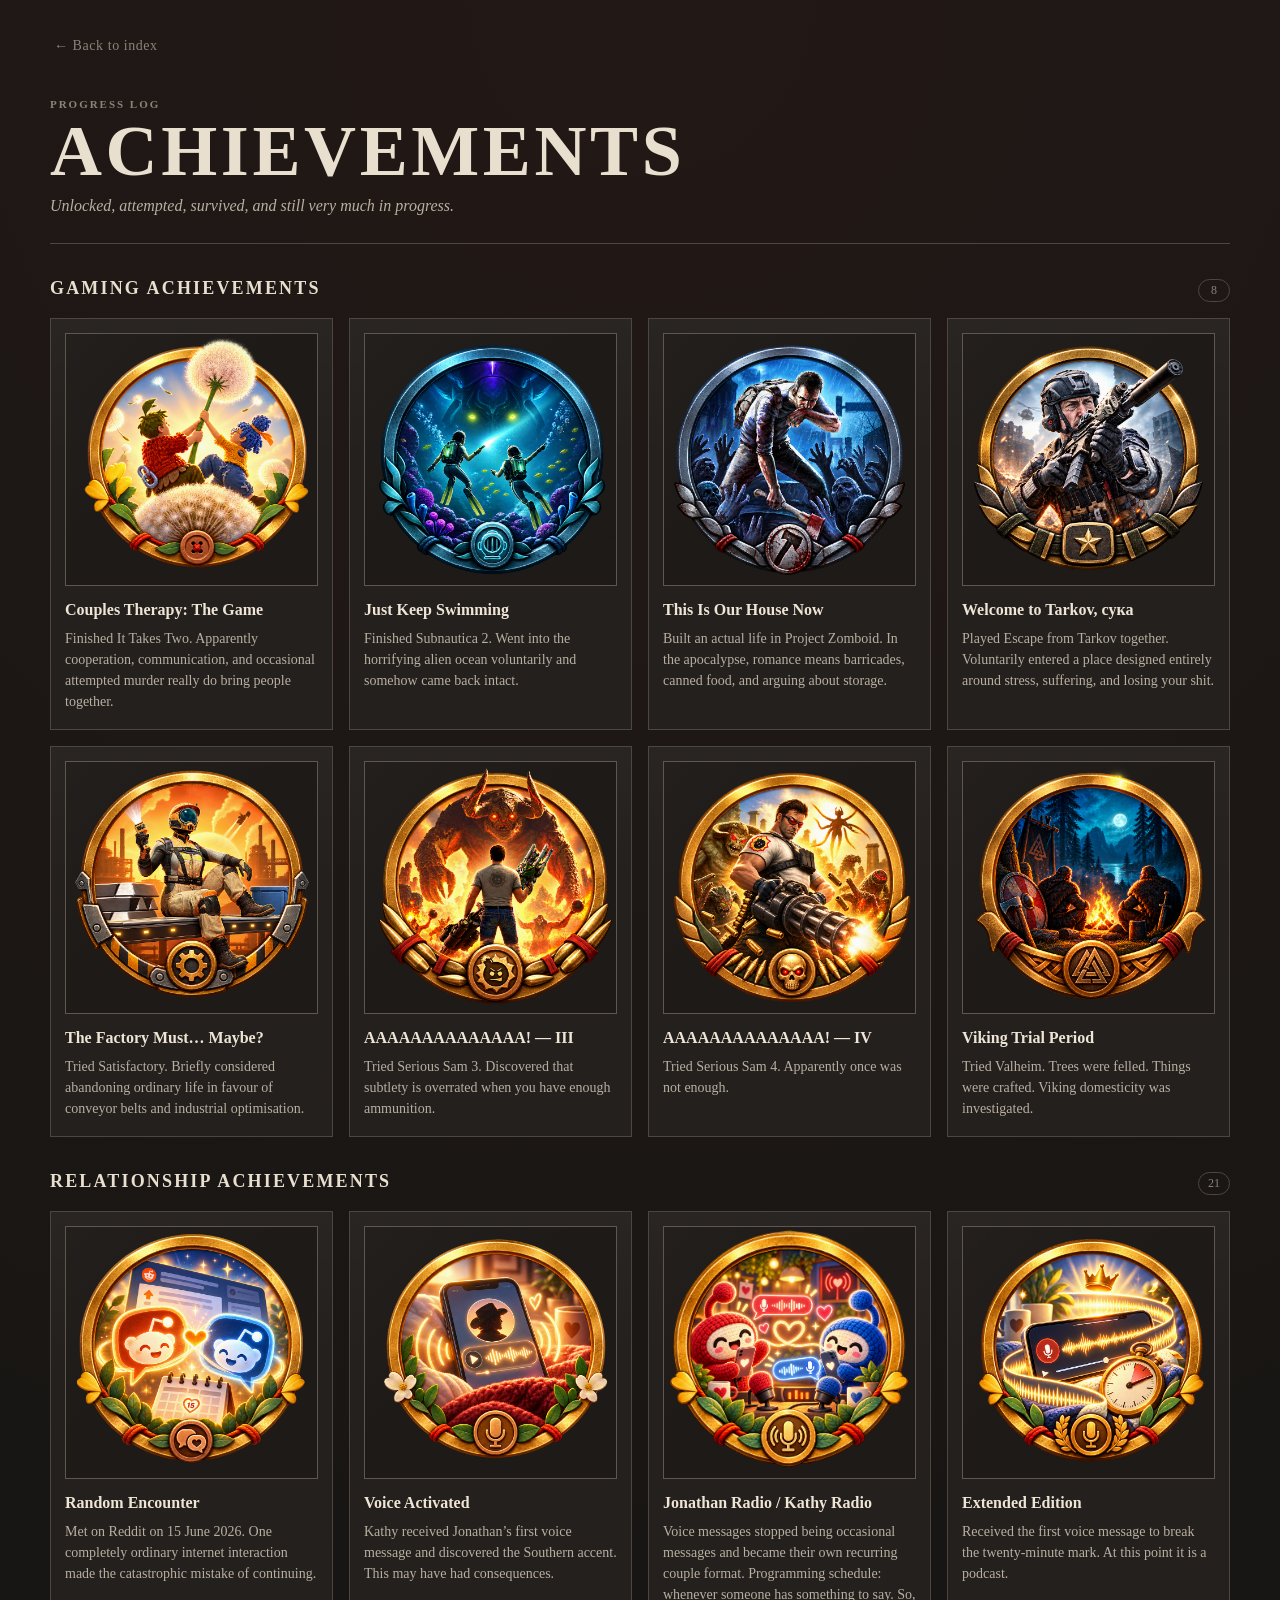
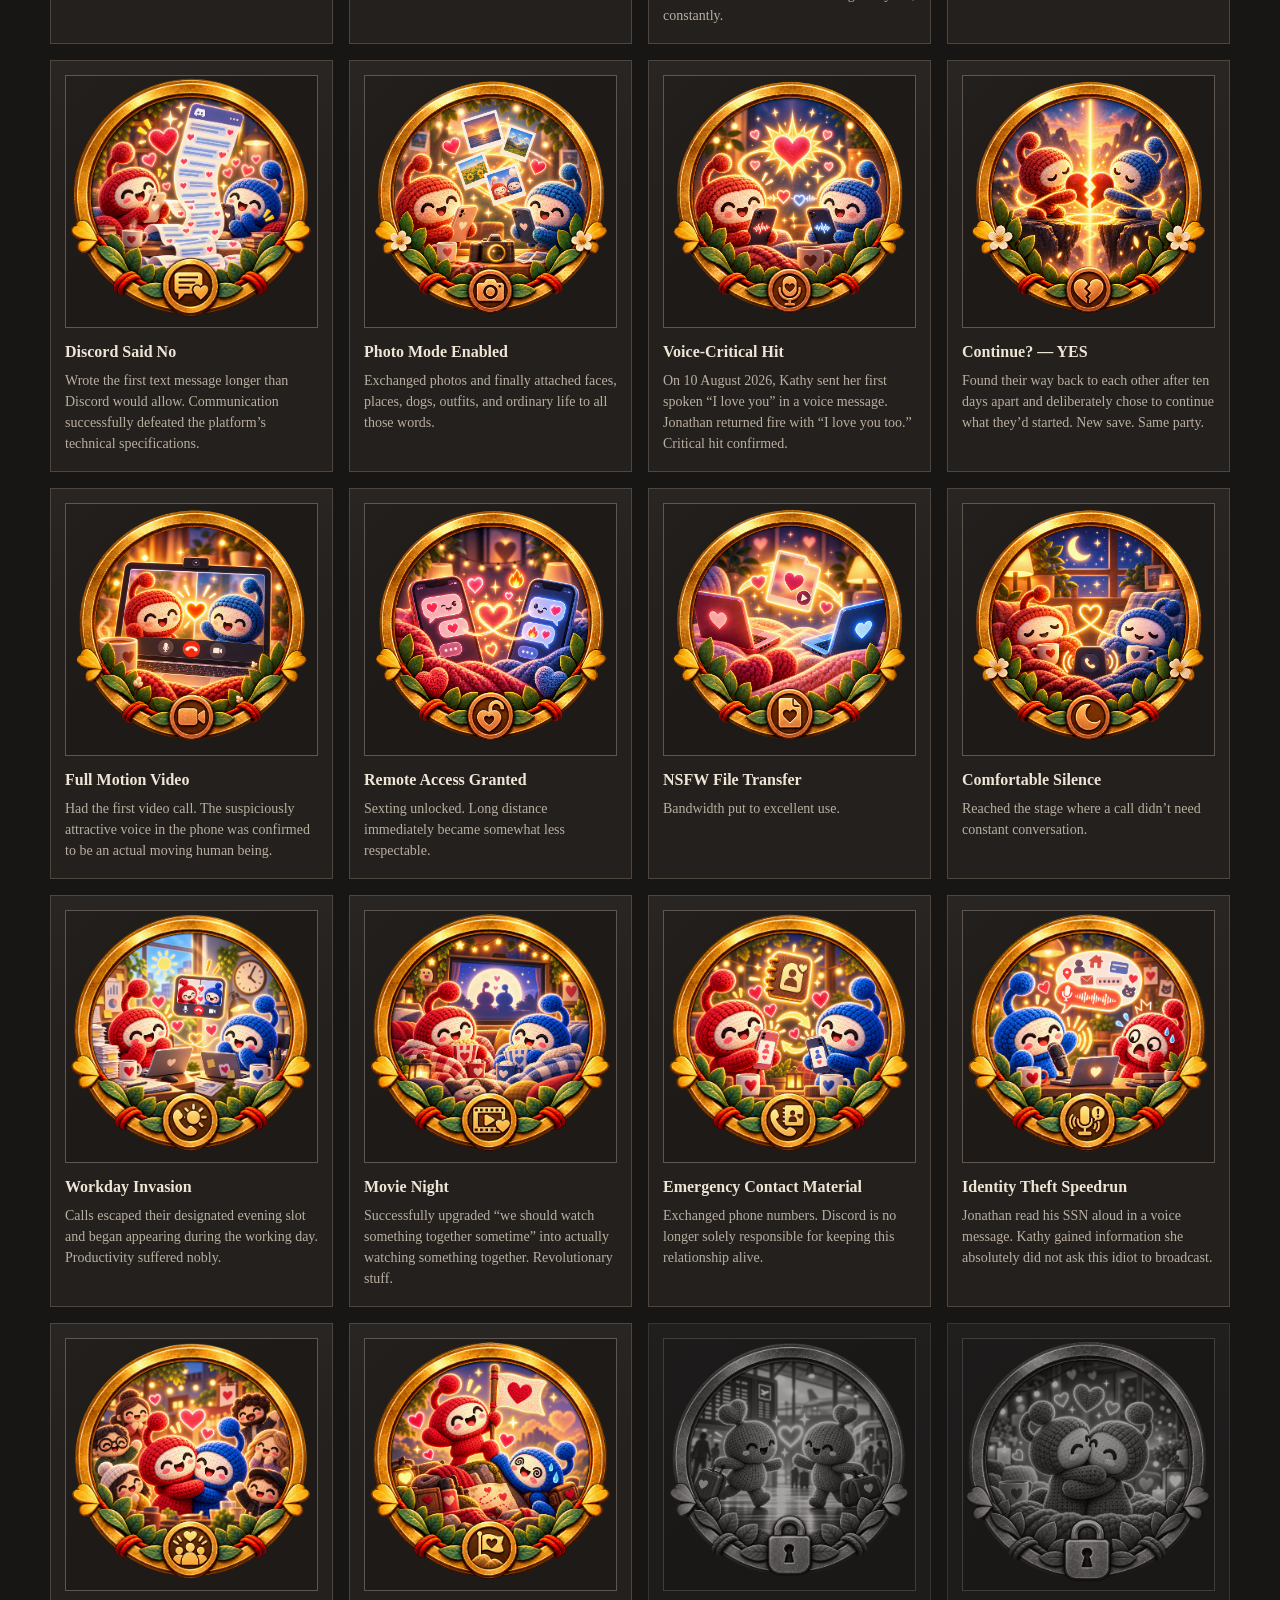
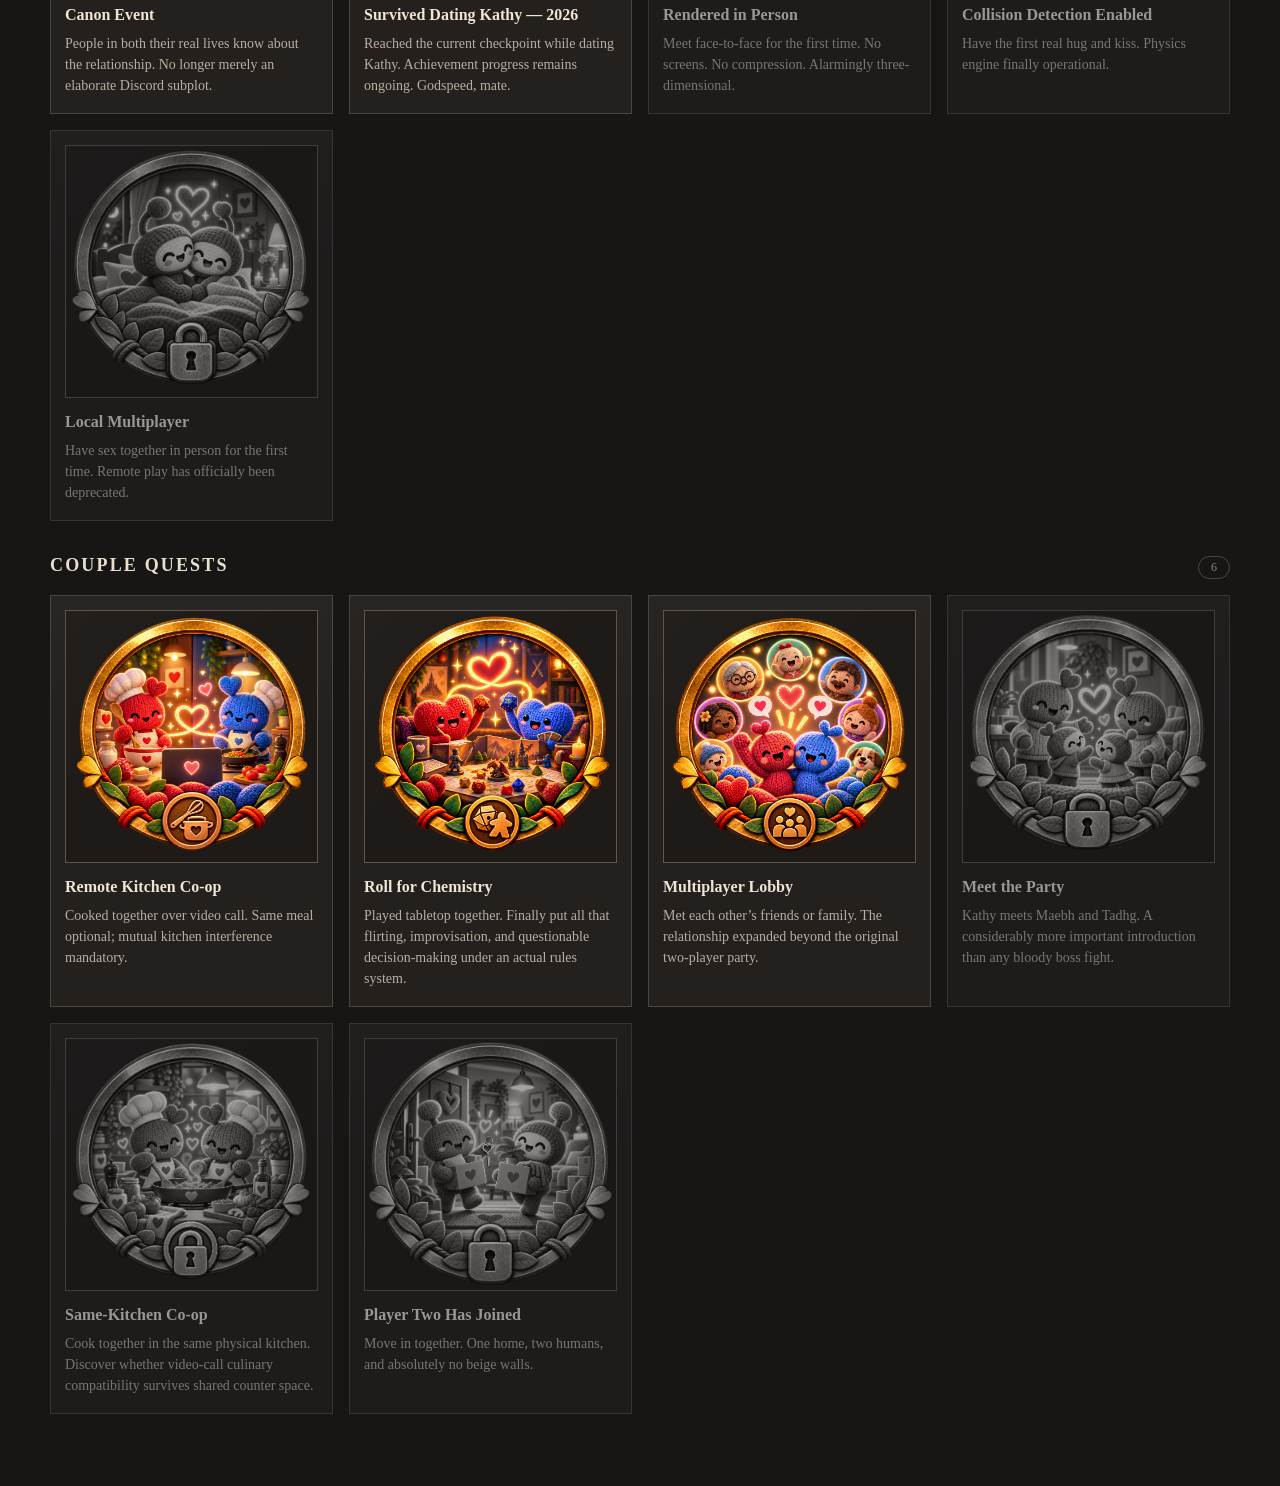
==== commit 741ad13d: "Assign remaining relationship achievement icons" ====
--- a/achievements.html
+++ b/achievements.html
@@ -173,43 +173,43 @@
                     <p>Reached the stage where a call didn’t need constant conversation.</p>
                 </article>
                 <article class="achievement-card">
-                    <div class="achievement-icon-slot" aria-label="Icon placeholder">
-                        <span>ICON</span>
+                    <div class="achievement-icon-slot has-icon whole-icon" aria-label="Workday Invasion icon">
+                        <img src="assets/images/achievements/workday_invasion.png" alt="" loading="lazy">
                     </div>
                     <h3>Workday Invasion</h3>
                     <p>Calls escaped their designated evening slot and began appearing during the working day. Productivity suffered nobly.</p>
                 </article>
                 <article class="achievement-card">
-                    <div class="achievement-icon-slot" aria-label="Icon placeholder">
-                        <span>ICON</span>
+                    <div class="achievement-icon-slot has-icon whole-icon" aria-label="Movie Night icon">
+                        <img src="assets/images/achievements/movie_night.png" alt="" loading="lazy">
                     </div>
                     <h3>Movie Night</h3>
                     <p>Successfully upgraded “we should watch something together sometime” into actually watching something together. Revolutionary stuff.</p>
                 </article>
                 <article class="achievement-card">
-                    <div class="achievement-icon-slot" aria-label="Icon placeholder">
-                        <span>ICON</span>
+                    <div class="achievement-icon-slot has-icon whole-icon" aria-label="Emergency Contact Material icon">
+                        <img src="assets/images/achievements/emergencycontact_material.png" alt="" loading="lazy">
                     </div>
                     <h3>Emergency Contact Material</h3>
                     <p>Exchanged phone numbers. Discord is no longer solely responsible for keeping this relationship alive.</p>
                 </article>
                 <article class="achievement-card">
-                    <div class="achievement-icon-slot" aria-label="Icon placeholder">
-                        <span>ICON</span>
+                    <div class="achievement-icon-slot has-icon whole-icon" aria-label="Identity Theft Speedrun icon">
+                        <img src="assets/images/achievements/identity_theft_speedrun.png" alt="" loading="lazy">
                     </div>
                     <h3>Identity Theft Speedrun</h3>
                     <p>Jonathan read his SSN aloud in a voice message. Kathy gained information she absolutely did not ask this idiot to broadcast.</p>
                 </article>
                 <article class="achievement-card">
-                    <div class="achievement-icon-slot" aria-label="Icon placeholder">
-                        <span>ICON</span>
+                    <div class="achievement-icon-slot has-icon whole-icon" aria-label="Canon Event icon">
+                        <img src="assets/images/achievements/canon_event.png" alt="" loading="lazy">
                     </div>
                     <h3>Canon Event</h3>
                     <p>People in both their real lives know about the relationship. No longer merely an elaborate Discord subplot.</p>
                 </article>
                 <article class="achievement-card">
-                    <div class="achievement-icon-slot" aria-label="Icon placeholder">
-                        <span>ICON</span>
+                    <div class="achievement-icon-slot has-icon whole-icon" aria-label="Survived Dating Kathy — 2026 icon">
+                        <img src="assets/images/achievements/survived_dating_kathy.png" alt="" loading="lazy">
                     </div>
                     <h3>Survived Dating Kathy — 2026</h3>
                     <p>Reached the current checkpoint while dating Kathy. Achievement progress remains ongoing. Godspeed, mate.</p>
--- a/css/style.css
+++ b/css/style.css
@@ -1008,3 +1008,14 @@
         aspect-ratio: 16 / 9;
     }
 }
+
+
+.achievement-icon-slot.whole-icon img {
+    position: absolute;
+    inset: 0;
+    width: 100%;
+    height: 100%;
+    max-width: 100%;
+    object-fit: contain;
+    object-position: center;
+}
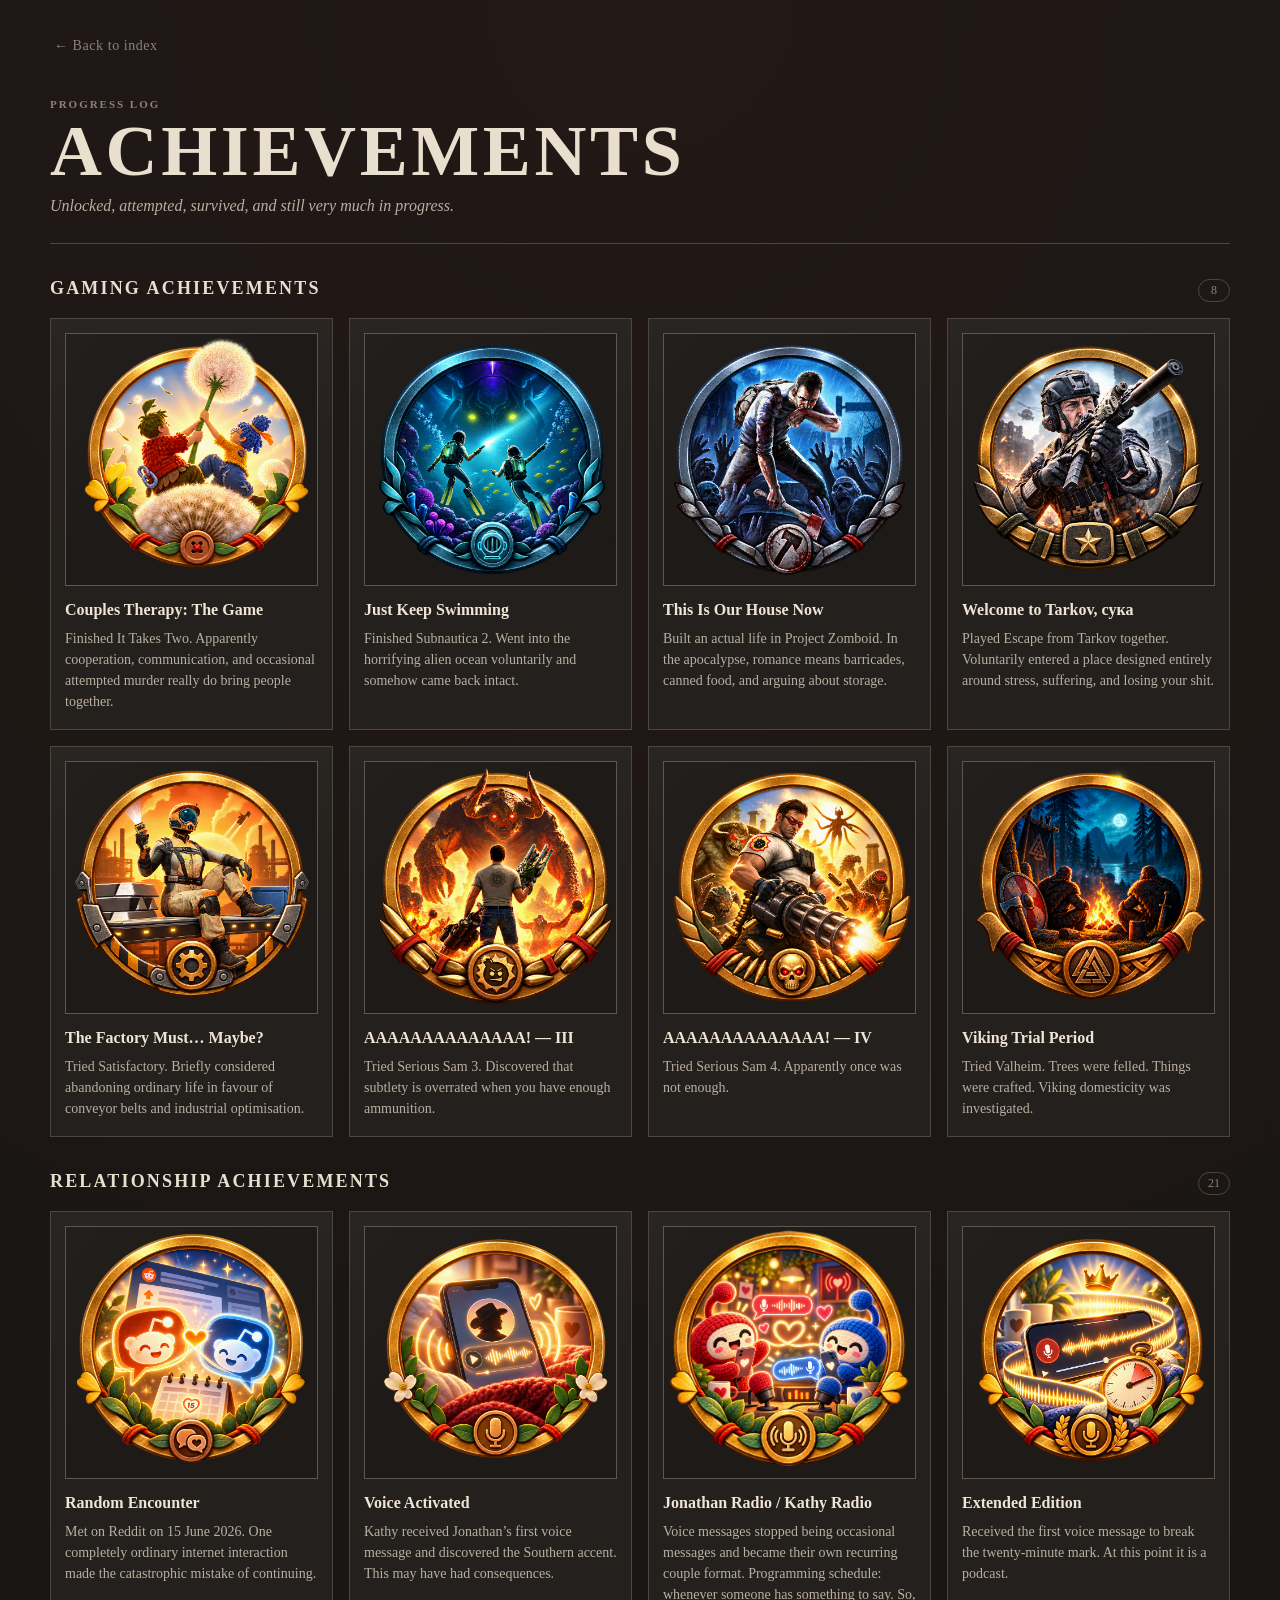
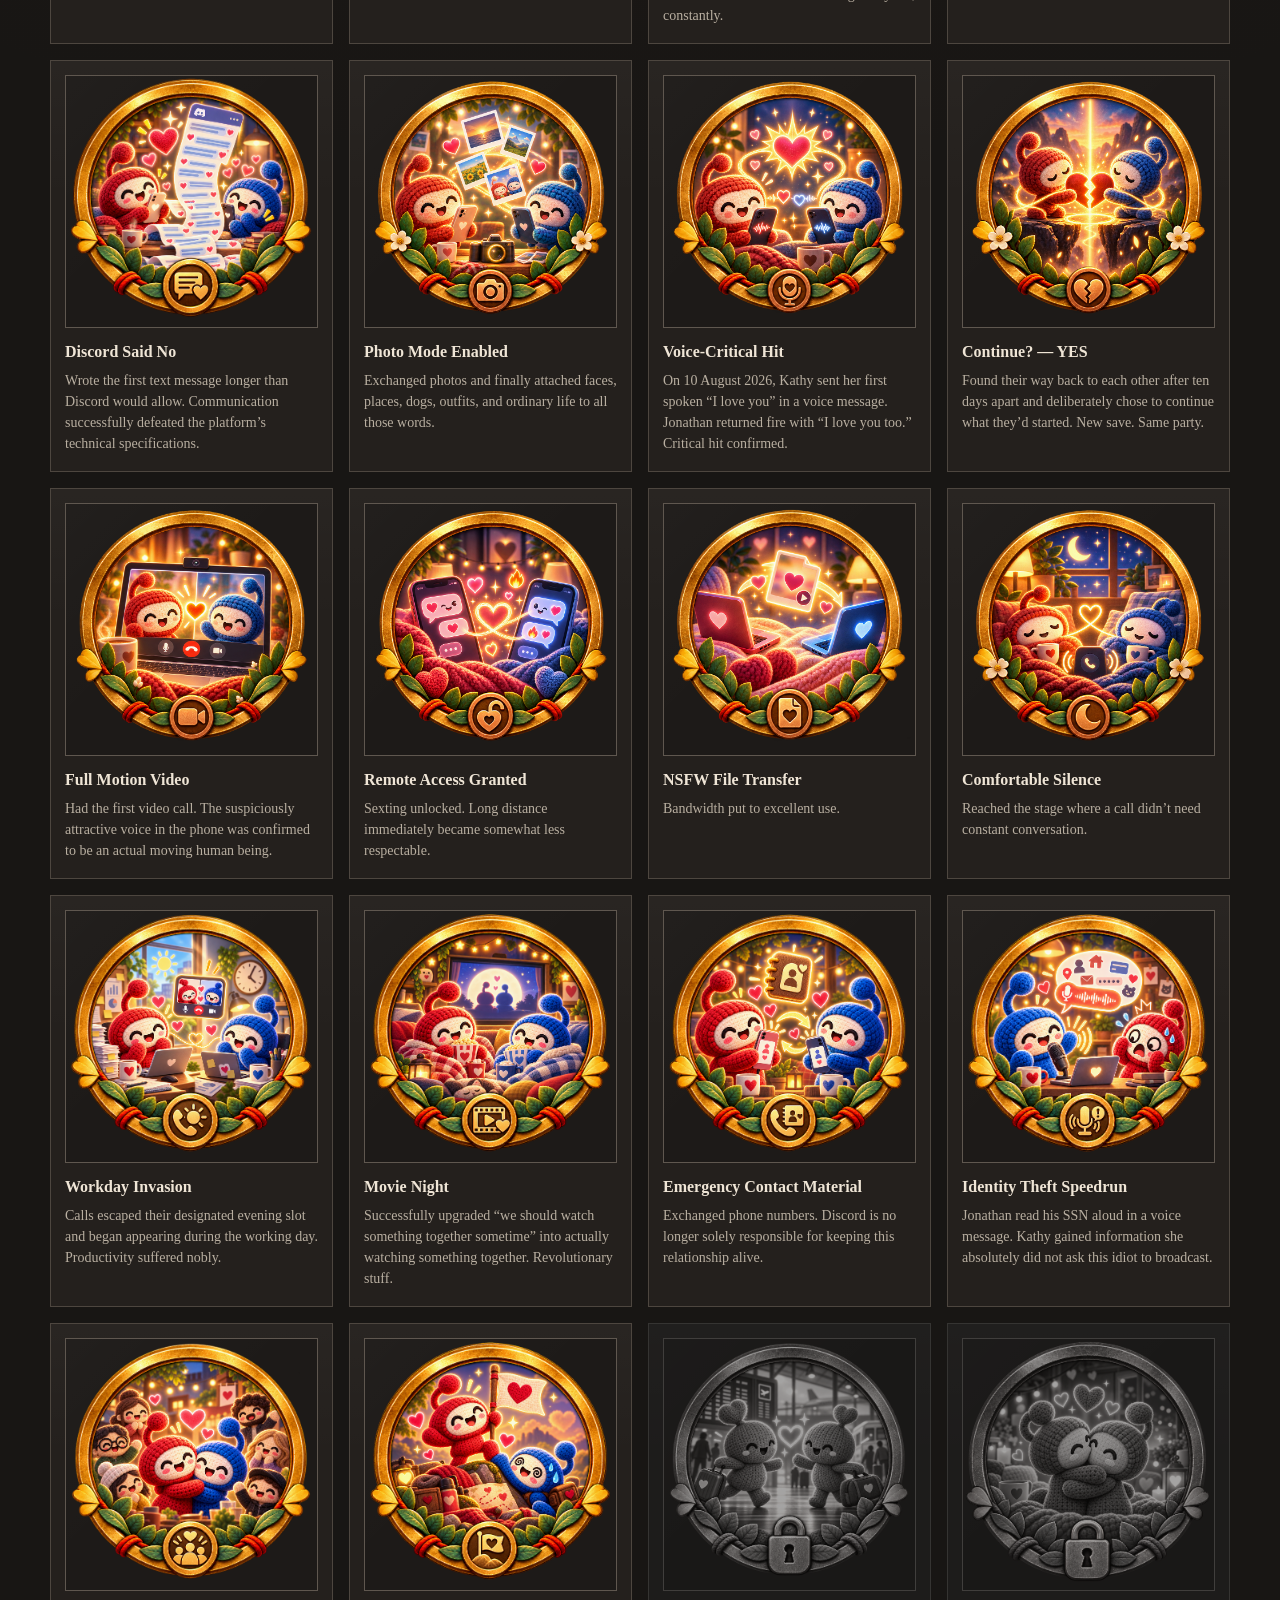
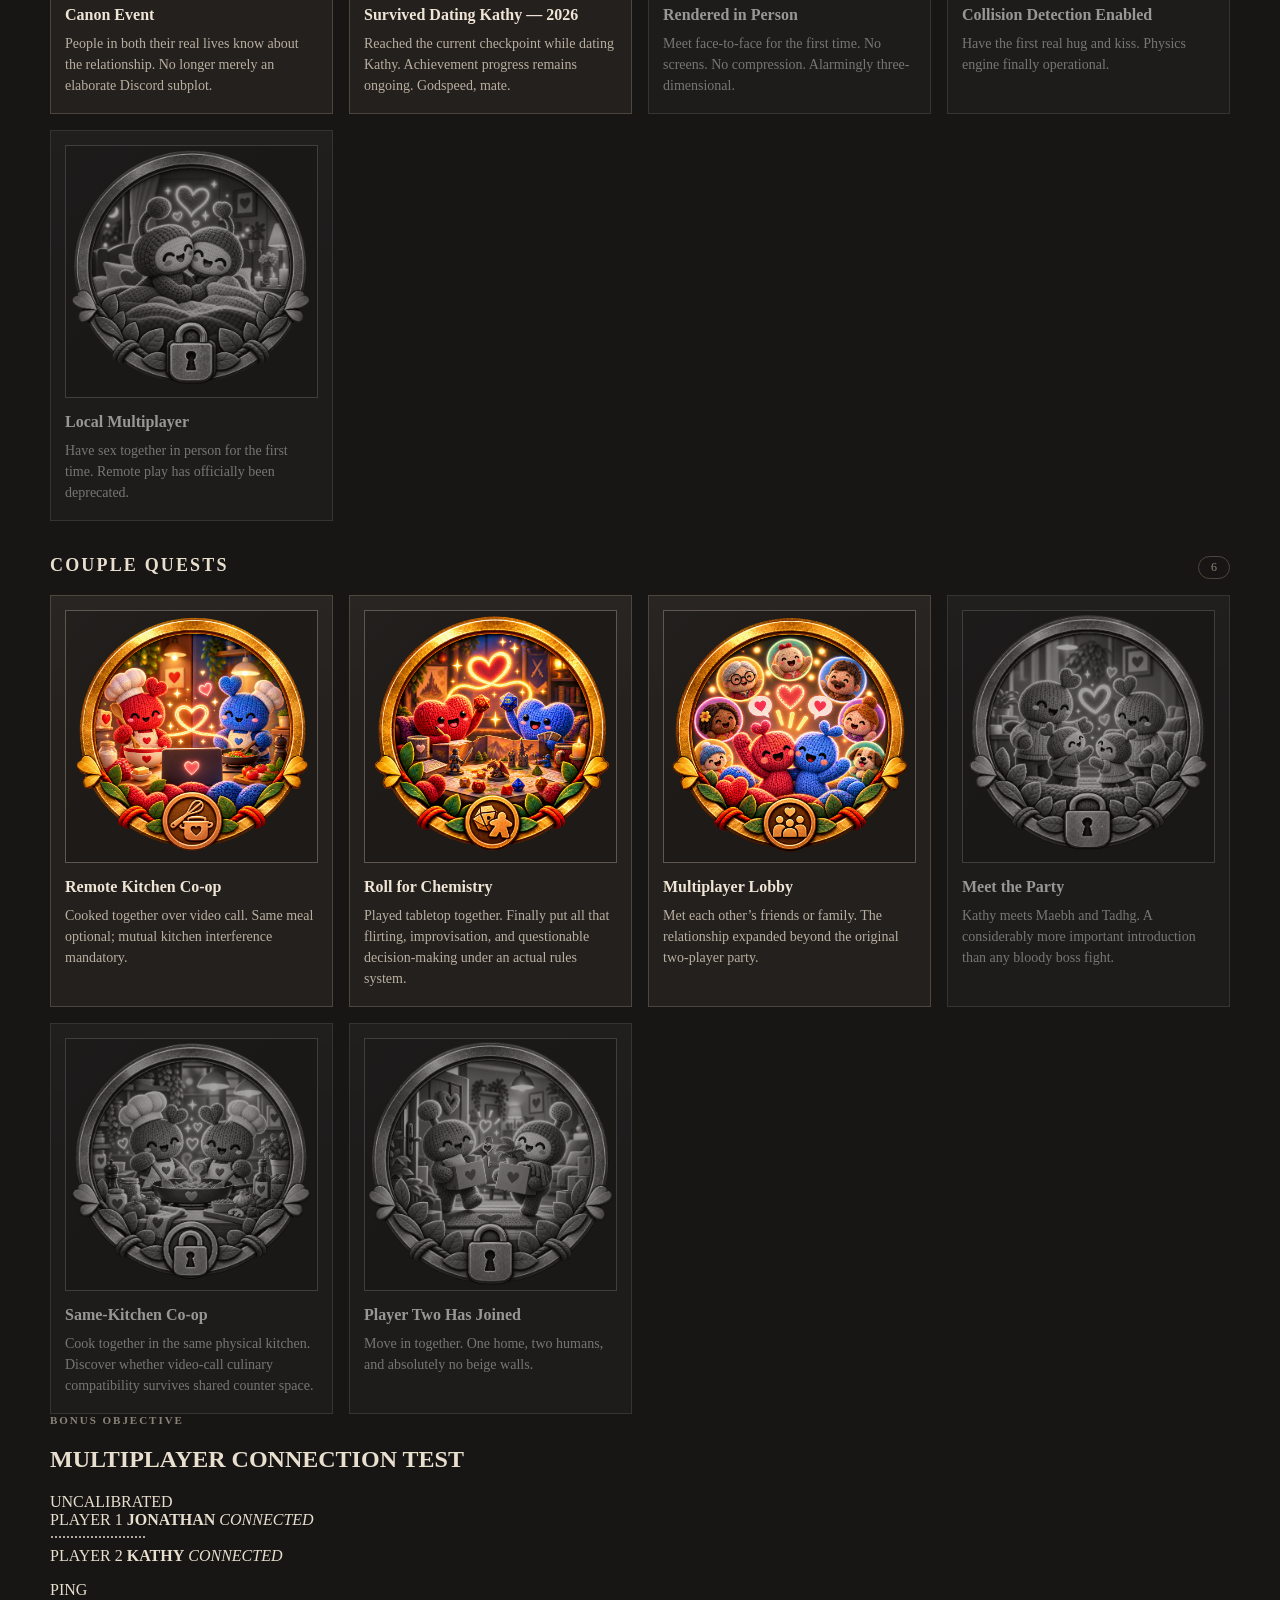
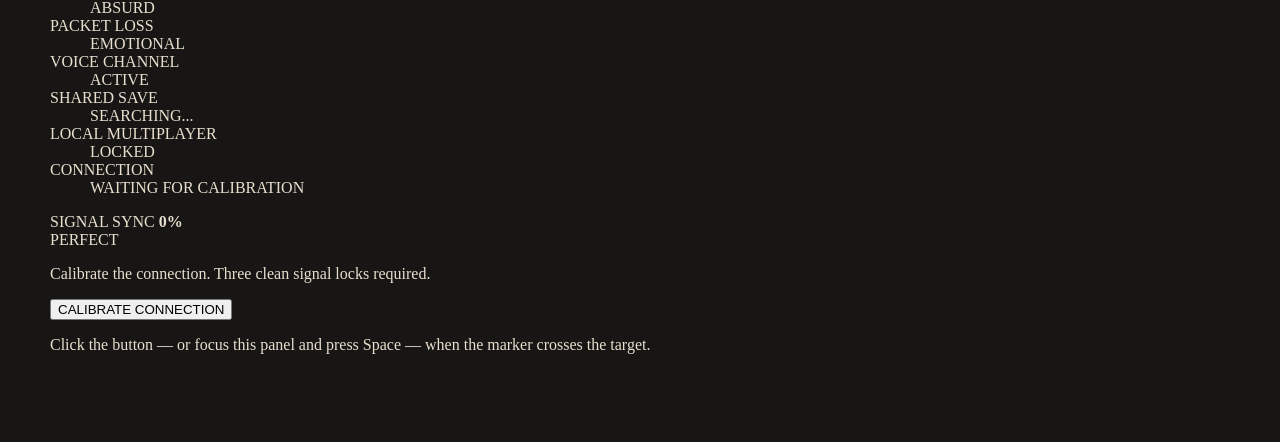
==== commit 5c0531ab: "Add latency calibration mini-game" ====
--- a/achievements.html
+++ b/achievements.html
@@ -288,6 +288,71 @@
                 </article>
             </div>
         </section>
+
+        <section class="latency-section" data-latency-game tabindex="0" aria-labelledby="latency-title">
+            <div class="latency-heading">
+                <div>
+                    <p class="achievements-kicker">Bonus objective</p>
+                    <h2 id="latency-title">MULTIPLAYER CONNECTION TEST</h2>
+                </div>
+                <span class="latency-status-pill" data-connection-pill>UNCALIBRATED</span>
+            </div>
+
+            <div class="latency-console">
+                <div class="latency-players" aria-label="Connected players">
+                    <div class="latency-player">
+                        <span>PLAYER 1</span>
+                        <strong>JONATHAN</strong>
+                        <em>CONNECTED</em>
+                    </div>
+                    <div class="latency-link" aria-hidden="true">························</div>
+                    <div class="latency-player latency-player-right">
+                        <span>PLAYER 2</span>
+                        <strong>KATHY</strong>
+                        <em>CONNECTED</em>
+                    </div>
+                </div>
+
+                <dl class="latency-diagnostics">
+                    <div><dt>PING</dt><dd data-ping>ABSURD</dd></div>
+                    <div><dt>PACKET LOSS</dt><dd data-packet-loss>EMOTIONAL</dd></div>
+                    <div><dt>VOICE CHANNEL</dt><dd>ACTIVE</dd></div>
+                    <div><dt>SHARED SAVE</dt><dd data-shared-save>SEARCHING...</dd></div>
+                    <div><dt>LOCAL MULTIPLAYER</dt><dd data-local-multiplayer>LOCKED</dd></div>
+                    <div><dt>CONNECTION</dt><dd data-connection-status>WAITING FOR CALIBRATION</dd></div>
+                </dl>
+
+                <div class="latency-calibration">
+                    <div class="latency-calibration-header">
+                        <span>SIGNAL SYNC</span>
+                        <strong data-sync-progress>0%</strong>
+                    </div>
+
+                    <div class="latency-track" data-latency-track aria-hidden="true">
+                        <div class="latency-target" data-latency-target><span>PERFECT</span></div>
+                        <div class="latency-marker" data-latency-marker></div>
+                    </div>
+
+                    <p class="latency-message" data-latency-message role="status" aria-live="polite">
+                        Calibrate the connection. Three clean signal locks required.
+                    </p>
+
+                    <button type="button" class="latency-button" data-latency-button>
+                        CALIBRATE CONNECTION
+                    </button>
+
+                    <p class="latency-hint">Click the button — or focus this panel and press Space — when the marker crosses the target.</p>
+                </div>
+
+                <div class="latency-token" data-latency-token hidden>
+                    <span>AUTHENTICATION TOKEN // PATCH NOTES</span>
+                    <strong data-latency-passcode></strong>
+                    <small>Connection stable. Try not to get smug about it.</small>
+                </div>
+            </div>
+        </section>
+
 </main>
+    <script src="js/achievements.js"></script>
 </body>
 </html>
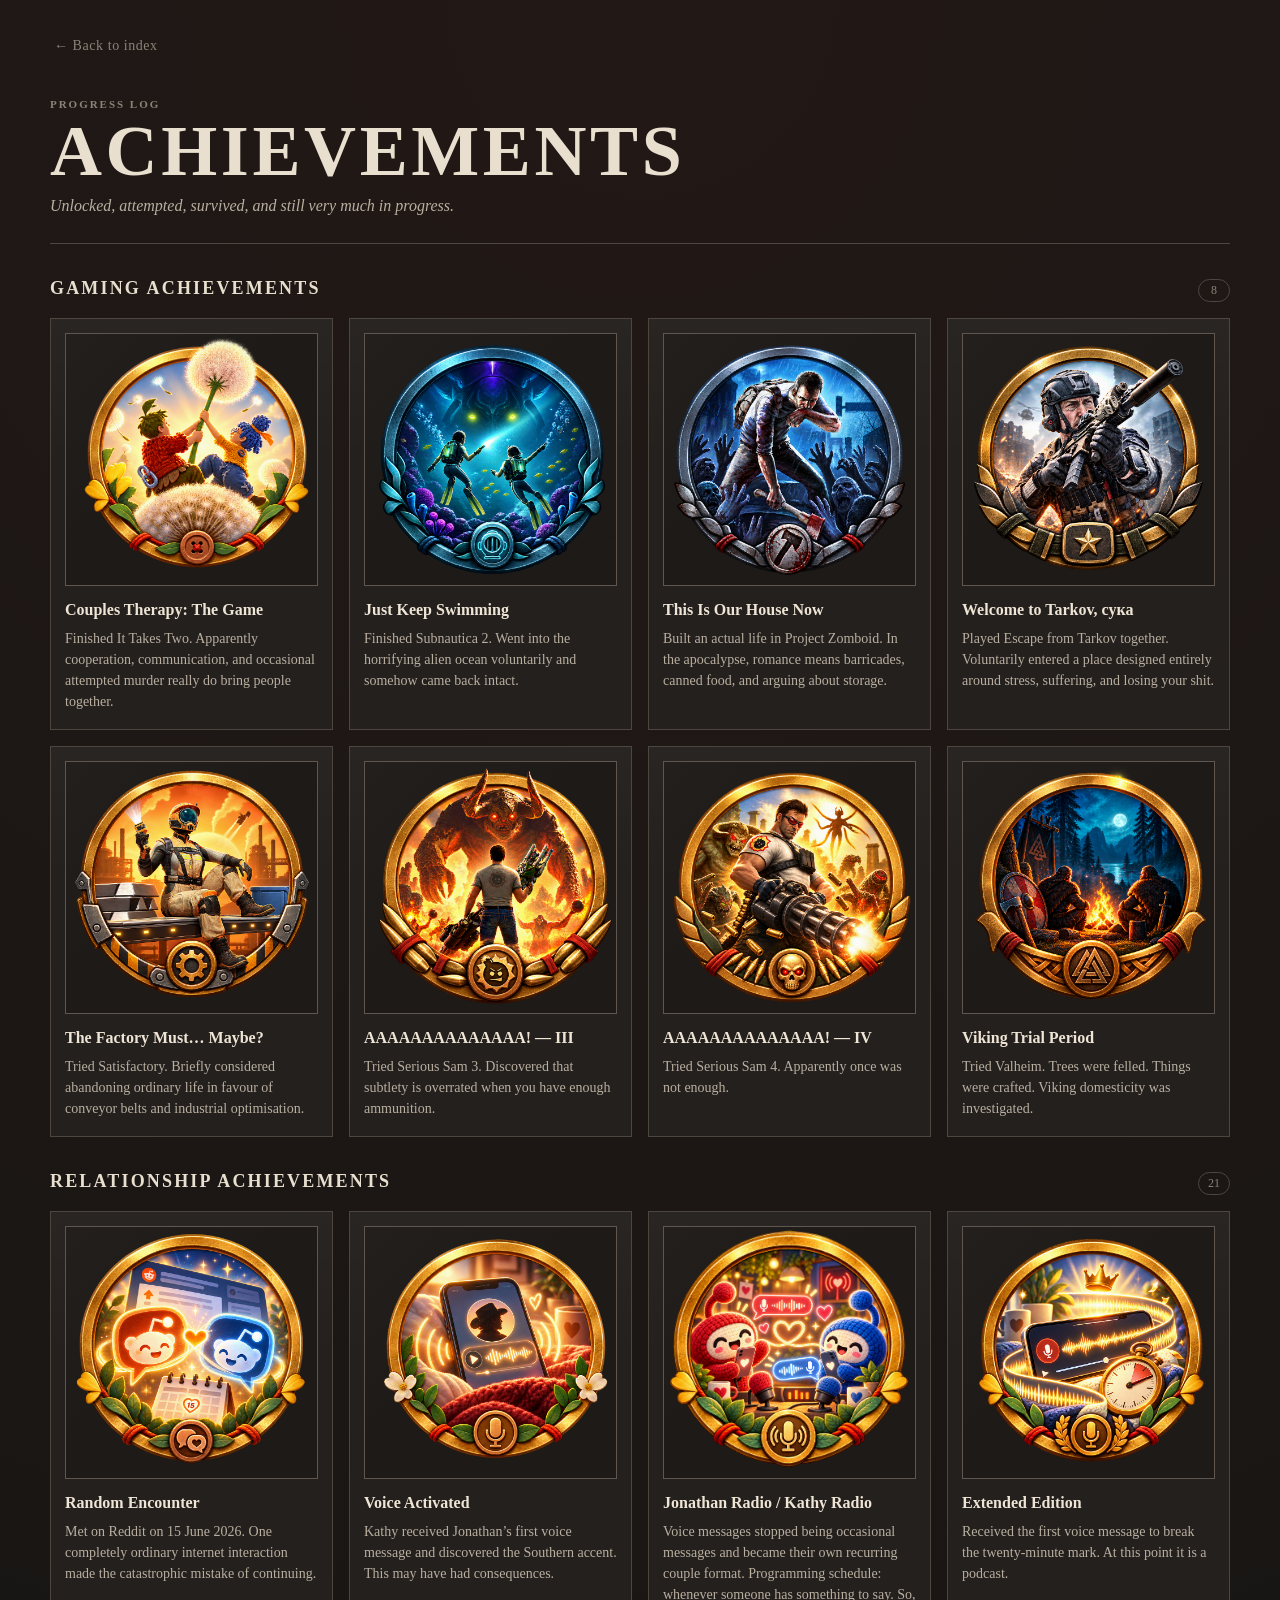
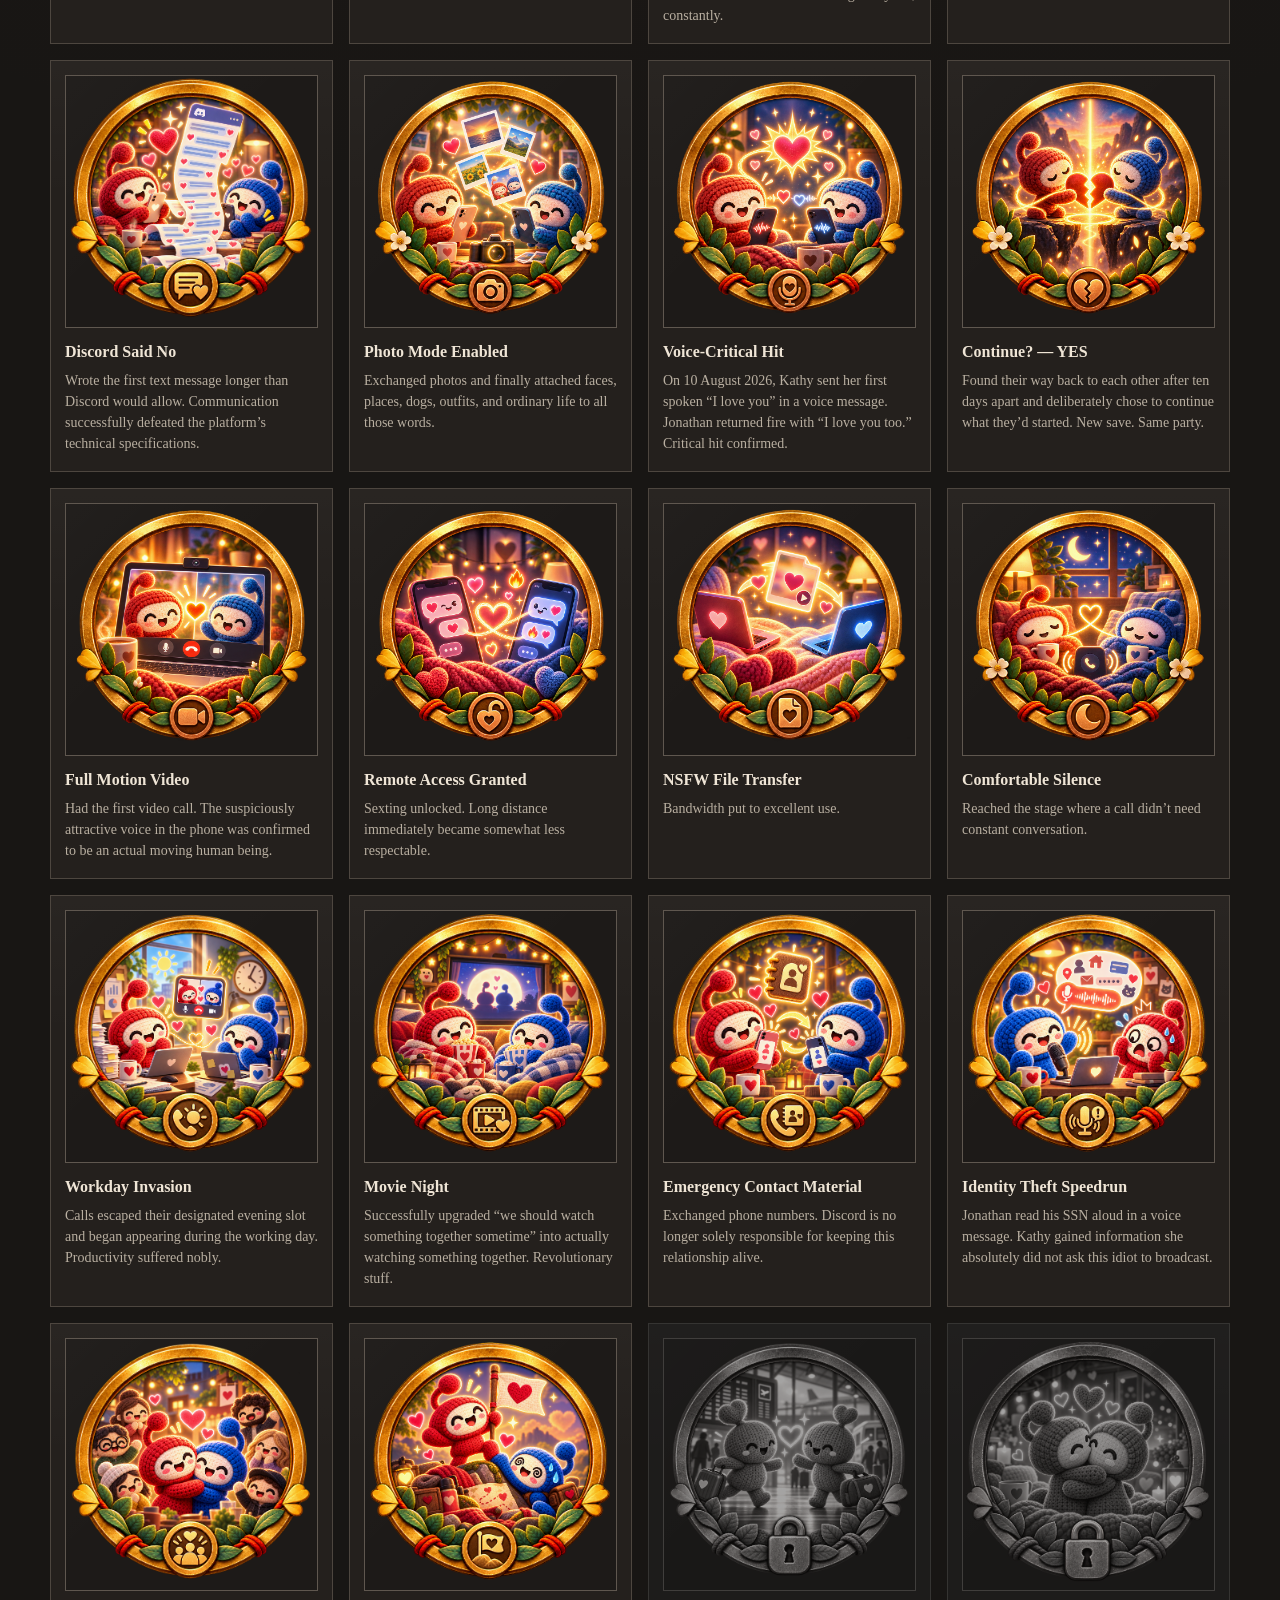
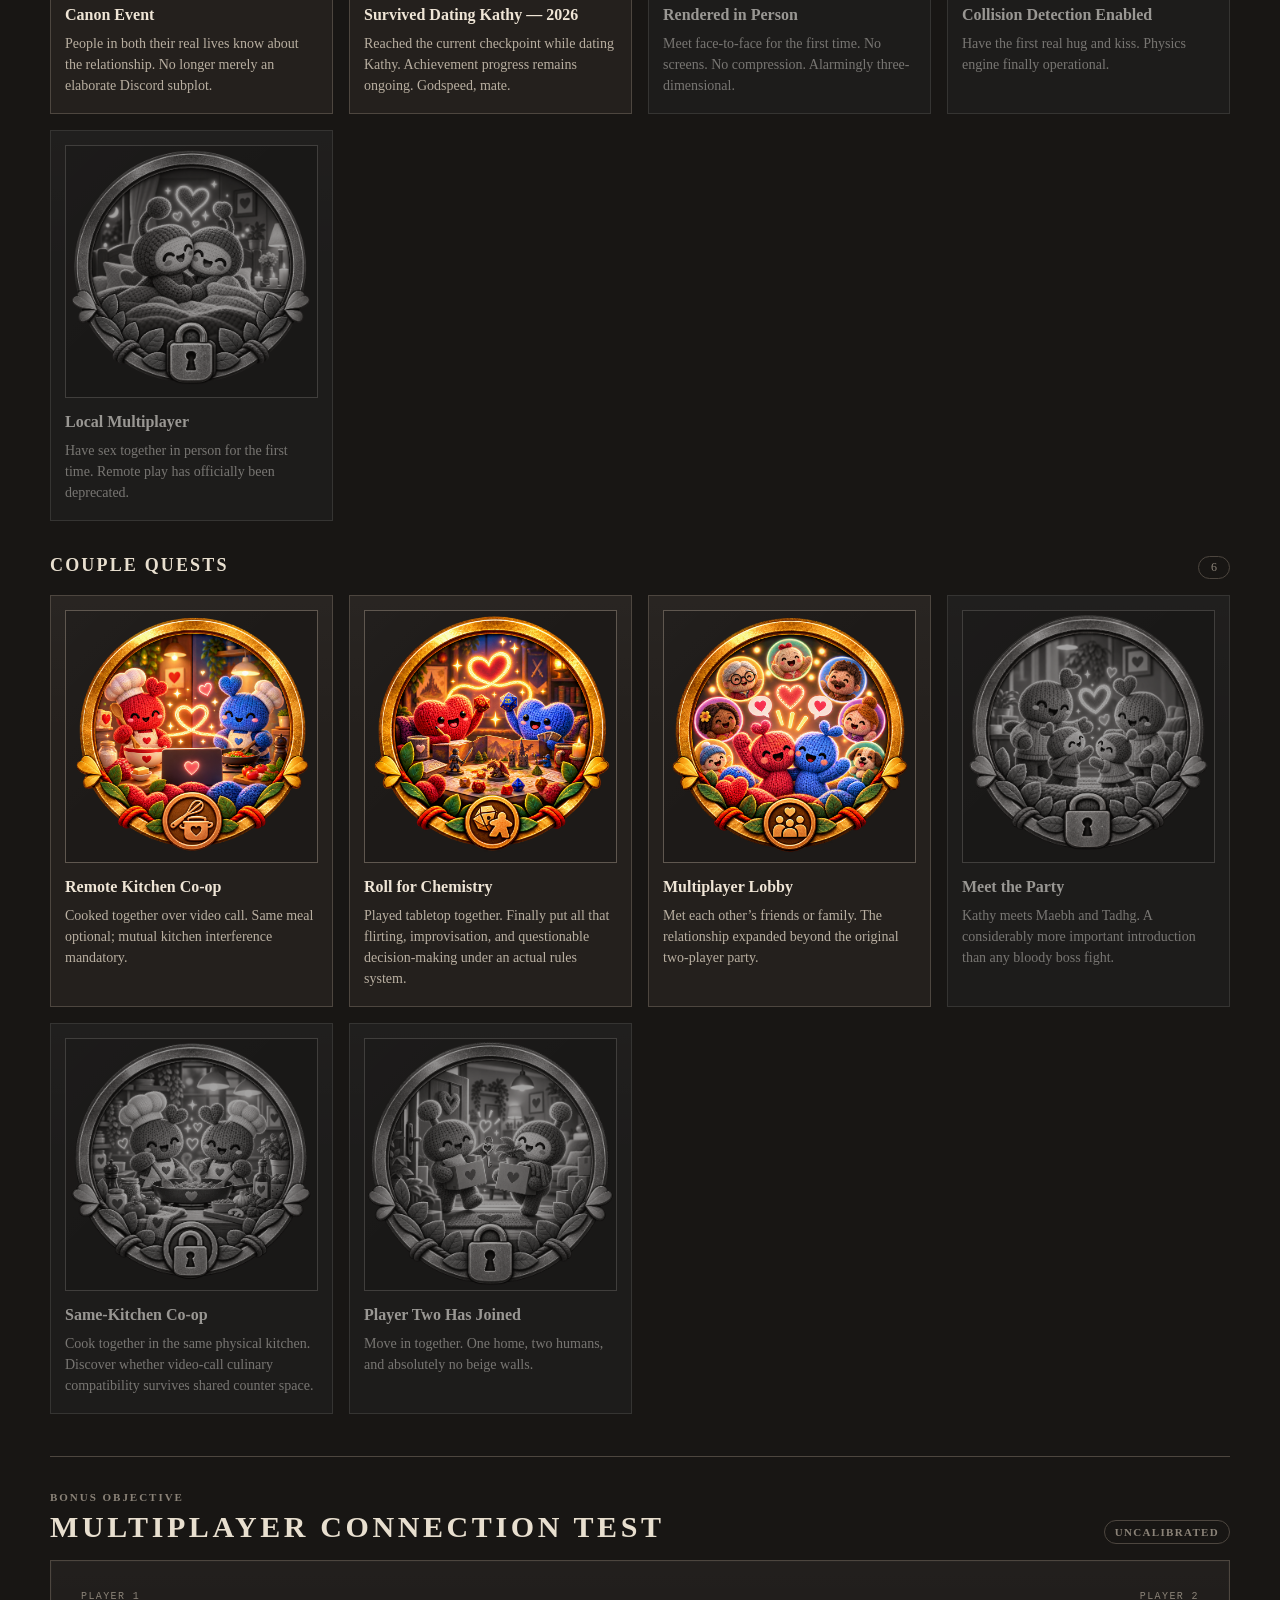
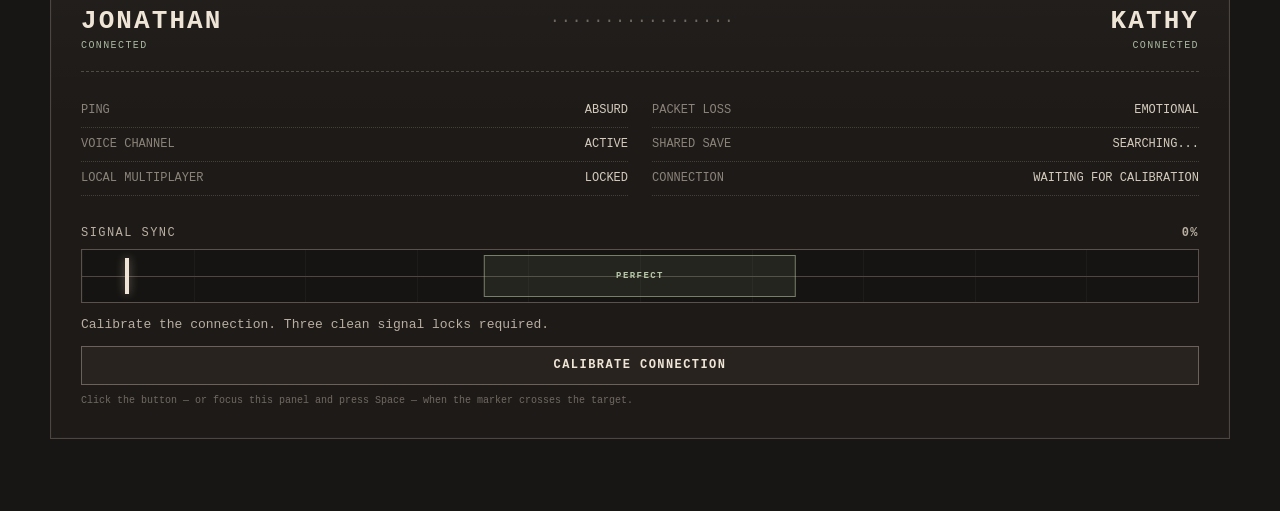
==== commit 386c6031: "Point achievement game token to Statistics" ====
--- a/achievements.html
+++ b/achievements.html
@@ -345,7 +345,7 @@
                 </div>
 
                 <div class="latency-token" data-latency-token hidden>
-                    <span>AUTHENTICATION TOKEN // PATCH NOTES</span>
+                    <span>AUTHENTICATION TOKEN // STATISTICS</span>
                     <strong data-latency-passcode></strong>
                     <small>Connection stable. Try not to get smug about it.</small>
                 </div>
--- a/css/style.css
+++ b/css/style.css
@@ -812,6 +812,20 @@
     background: rgba(255, 255, 255, 0.18);
 }
 
+.dossier-revealed-passcode {
+    margin: 2px 0 0 !important;
+    padding: 8px 10px;
+    border-top: 1px solid rgba(82, 58, 37, 0.35);
+    color: #6f2a22;
+    font-family: "Courier New", Courier, monospace;
+    font-size: 12px;
+    font-weight: 700;
+    letter-spacing: 0.04em;
+    text-align: center;
+    overflow-wrap: anywhere;
+    user-select: all;
+}
+
 
 @media (prefers-reduced-motion: reduce) {
     .flip-card-inner {
@@ -1019,3 +1033,314 @@
     object-fit: contain;
     object-position: center;
 }
+
+
+/* Multiplayer latency calibration mini-game */
+.latency-section {
+    margin-top: 42px;
+    padding-top: 34px;
+    border-top: 1px solid var(--border);
+    outline: none;
+}
+
+.latency-section:focus-visible {
+    box-shadow: 0 0 0 2px rgba(232, 223, 207, 0.22);
+}
+
+.latency-heading {
+    display: flex;
+    align-items: end;
+    justify-content: space-between;
+    gap: 18px;
+    margin-bottom: 16px;
+}
+
+.latency-heading h2 {
+    margin: 0;
+    font-size: clamp(20px, 4vw, 30px);
+    letter-spacing: 0.12em;
+}
+
+.latency-status-pill {
+    flex: 0 0 auto;
+    padding: 5px 10px;
+    border: 1px solid var(--border);
+    border-radius: 999px;
+    color: var(--muted);
+    font-size: 11px;
+    font-weight: 700;
+    letter-spacing: 0.12em;
+}
+
+.latency-status-pill.is-live {
+    border-color: #8f8a69;
+    color: #d7d1a9;
+}
+
+.latency-status-pill.is-stable {
+    border-color: #66805f;
+    color: #b7cfad;
+}
+
+.latency-console {
+    padding: clamp(18px, 4vw, 30px);
+    border: 1px solid var(--border);
+    background:
+        linear-gradient(180deg, rgba(255,255,255,0.025), transparent 34%),
+        #1d1a18;
+    box-shadow: inset 0 0 0 1px rgba(255,255,255,0.018);
+    font-family: "Courier New", Courier, monospace;
+}
+
+.latency-players {
+    display: grid;
+    grid-template-columns: minmax(0, 1fr) auto minmax(0, 1fr);
+    gap: 16px;
+    align-items: center;
+    padding-bottom: 20px;
+    border-bottom: 1px dashed #514a43;
+}
+
+.latency-player {
+    min-width: 0;
+}
+
+.latency-player-right {
+    text-align: right;
+}
+
+.latency-player span,
+.latency-player em {
+    display: block;
+    color: var(--muted);
+    font-size: 10px;
+    font-style: normal;
+    letter-spacing: 0.14em;
+}
+
+.latency-player strong {
+    display: block;
+    margin: 4px 0;
+    color: #efe5d6;
+    font-size: clamp(18px, 4vw, 26px);
+    letter-spacing: 0.08em;
+}
+
+.latency-player em {
+    color: #a9b99f;
+}
+
+.latency-link {
+    overflow: hidden;
+    max-width: 180px;
+    color: #6f685f;
+    white-space: nowrap;
+    letter-spacing: 0.08em;
+}
+
+.latency-diagnostics {
+    display: grid;
+    grid-template-columns: repeat(2, minmax(0, 1fr));
+    gap: 0 24px;
+    margin: 22px 0 28px;
+}
+
+.latency-diagnostics div {
+    display: grid;
+    grid-template-columns: minmax(0, 1fr) auto;
+    gap: 12px;
+    padding: 8px 0;
+    border-bottom: 1px dotted #453f39;
+}
+
+.latency-diagnostics dt,
+.latency-diagnostics dd {
+    margin: 0;
+    font-size: 12px;
+    line-height: 1.4;
+}
+
+.latency-diagnostics dt {
+    color: #8b8378;
+}
+
+.latency-diagnostics dd {
+    color: #d4cbbc;
+    text-align: right;
+}
+
+.latency-calibration {
+    padding-top: 2px;
+}
+
+.latency-calibration-header {
+    display: flex;
+    justify-content: space-between;
+    gap: 16px;
+    margin-bottom: 9px;
+    color: #b9afa1;
+    font-size: 12px;
+    letter-spacing: 0.12em;
+}
+
+.latency-track {
+    position: relative;
+    height: 54px;
+    overflow: hidden;
+    border: 1px solid #5a524a;
+    background:
+        repeating-linear-gradient(
+            90deg,
+            rgba(255,255,255,0.035) 0,
+            rgba(255,255,255,0.035) 1px,
+            transparent 1px,
+            transparent 10%
+        ),
+        #161412;
+}
+
+.latency-track::before {
+    content: "";
+    position: absolute;
+    top: 50%;
+    left: 0;
+    right: 0;
+    height: 1px;
+    background: #4e4740;
+}
+
+.latency-target {
+    position: absolute;
+    top: 5px;
+    bottom: 5px;
+    left: 50%;
+    width: 28%;
+    transform: translateX(-50%);
+    border: 1px solid rgba(177, 193, 157, 0.58);
+    background: rgba(122, 145, 104, 0.14);
+}
+
+.latency-target span {
+    position: absolute;
+    left: 50%;
+    top: 50%;
+    transform: translate(-50%, -50%);
+    color: #b7c8aa;
+    font-size: 9px;
+    font-weight: 700;
+    letter-spacing: 0.16em;
+}
+
+.latency-marker {
+    position: absolute;
+    z-index: 2;
+    top: 8px;
+    bottom: 8px;
+    left: 4%;
+    width: 4px;
+    transform: translateX(-50%);
+    background: #efe5d6;
+    box-shadow: 0 0 10px rgba(239, 229, 214, 0.42);
+}
+
+.latency-track.is-hit {
+    border-color: #758b68;
+    box-shadow: inset 0 0 0 1px rgba(117, 139, 104, 0.24);
+}
+
+.latency-track.is-miss {
+    border-color: #7b3d37;
+    box-shadow: inset 0 0 0 1px rgba(123, 61, 55, 0.2);
+}
+
+.latency-message {
+    min-height: 1.5em;
+    margin: 12px 0;
+    color: #b9afa1;
+    font-size: 13px;
+    line-height: 1.5;
+}
+
+.latency-button {
+    width: 100%;
+    padding: 11px 16px;
+    border: 1px solid #6a6158;
+    background: #28231f;
+    color: #efe5d6;
+    font: 700 12px/1.2 "Courier New", Courier, monospace;
+    letter-spacing: 0.12em;
+    cursor: pointer;
+}
+
+.latency-button:hover:not(:disabled),
+.latency-button:focus-visible {
+    border-color: #b9afa1;
+    background: #302a25;
+}
+
+.latency-button:disabled {
+    opacity: 0.5;
+    cursor: default;
+}
+
+.latency-hint {
+    margin: 9px 0 0;
+    color: #716960;
+    font-size: 10px;
+    line-height: 1.45;
+}
+
+.latency-token {
+    margin-top: 22px;
+    padding: 16px;
+    border: 1px solid #66805f;
+    background: rgba(85, 107, 76, 0.09);
+    text-align: center;
+}
+
+.latency-token span,
+.latency-token small {
+    display: block;
+    color: #8f9f87;
+    font-size: 10px;
+    letter-spacing: 0.1em;
+}
+
+.latency-token strong {
+    display: block;
+    margin: 10px 0;
+    overflow-wrap: anywhere;
+    color: #dce8d5;
+    font-size: clamp(16px, 3.6vw, 23px);
+    letter-spacing: 0.05em;
+    user-select: all;
+}
+
+@media (max-width: 650px) {
+    .latency-heading {
+        align-items: flex-start;
+        flex-direction: column;
+    }
+
+    .latency-players {
+        grid-template-columns: 1fr;
+        gap: 10px;
+    }
+
+    .latency-player-right {
+        text-align: left;
+    }
+
+    .latency-link {
+        width: 100%;
+        max-width: none;
+    }
+
+    .latency-diagnostics {
+        grid-template-columns: 1fr;
+    }
+
+    .latency-track {
+        height: 48px;
+    }
+}
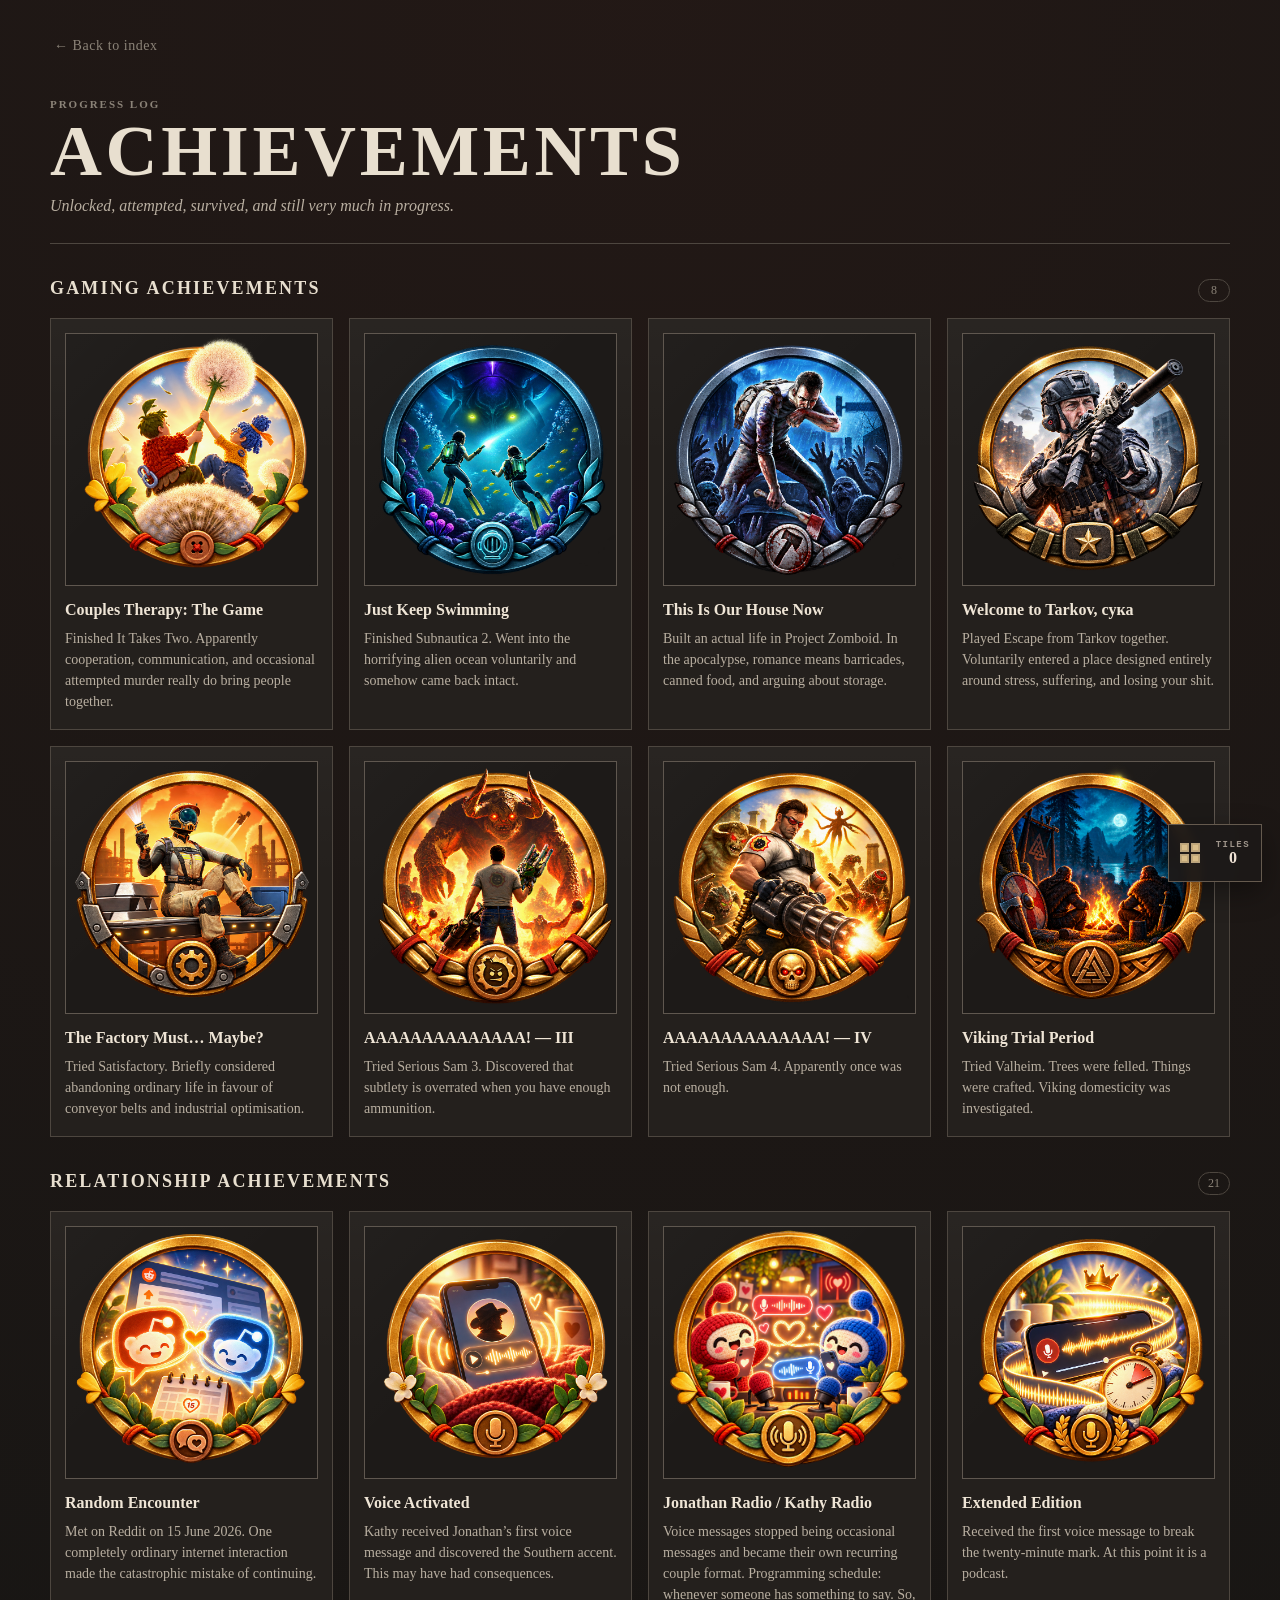
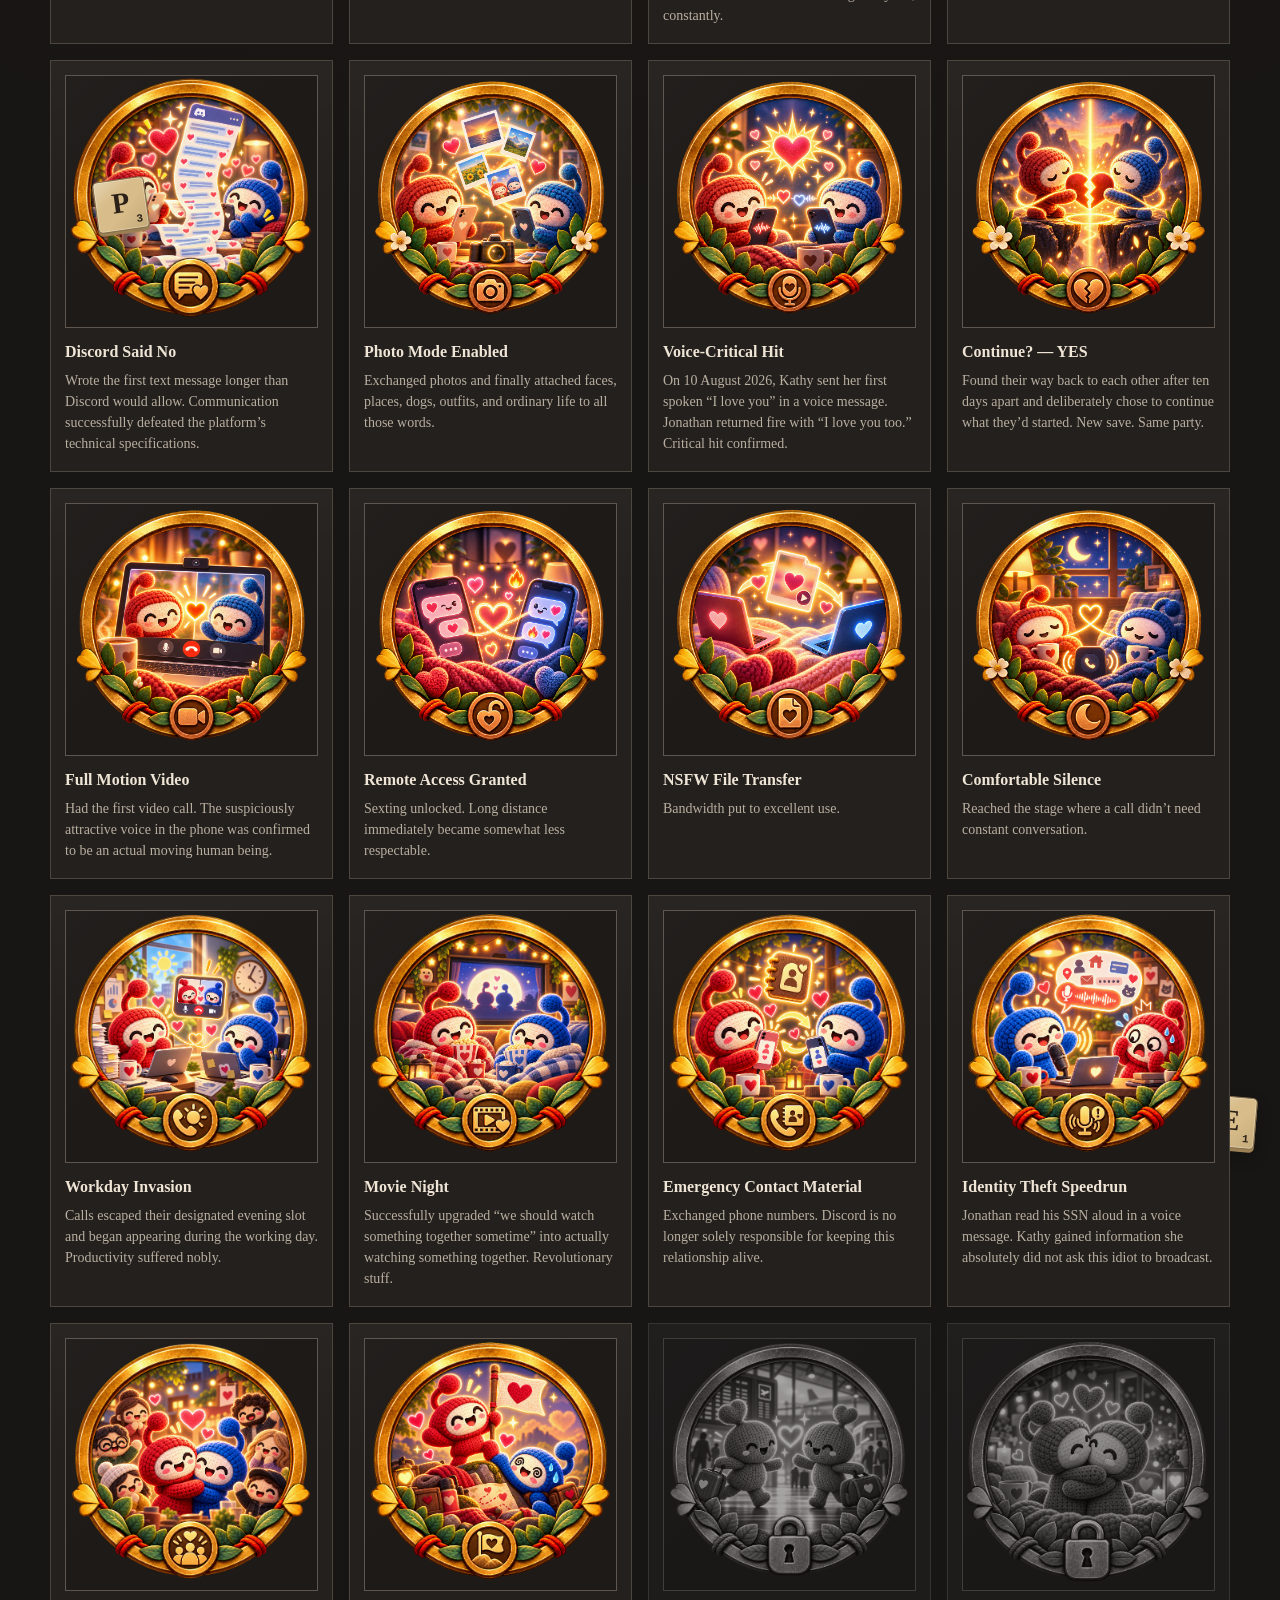
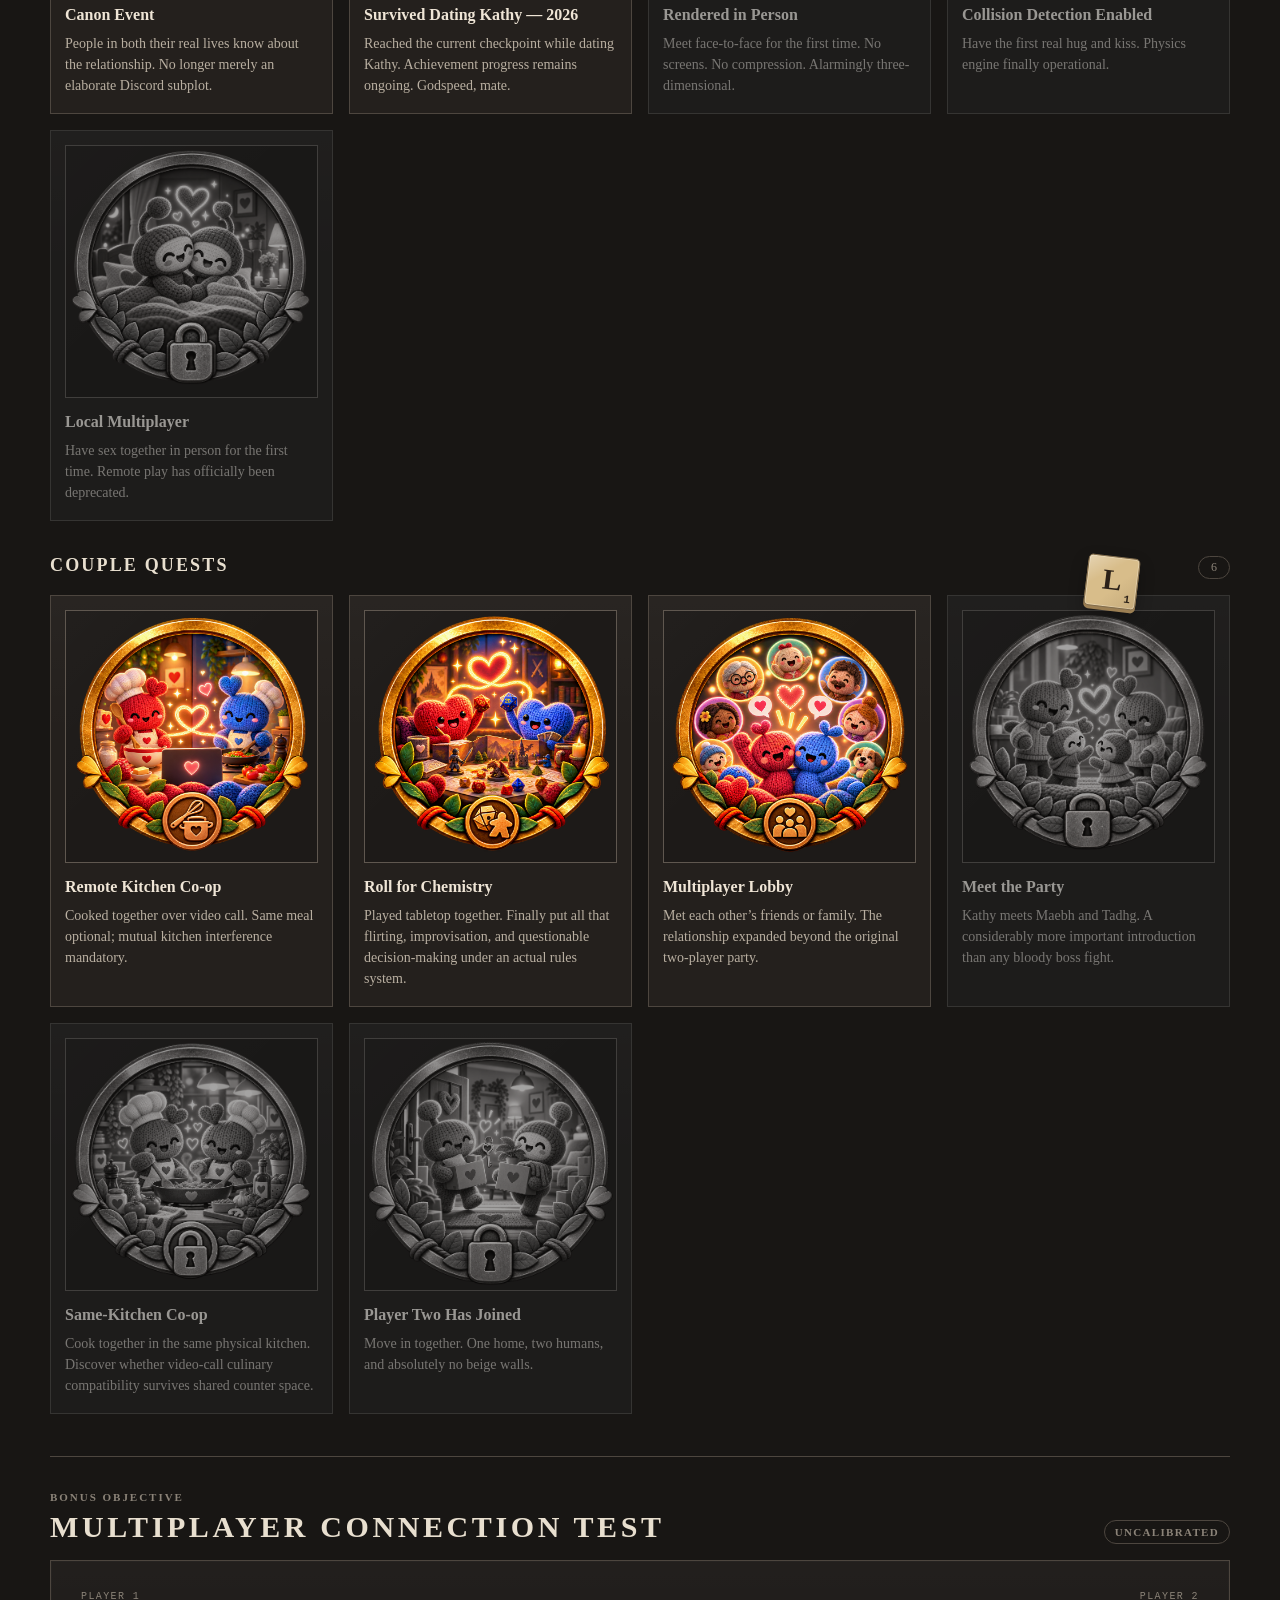
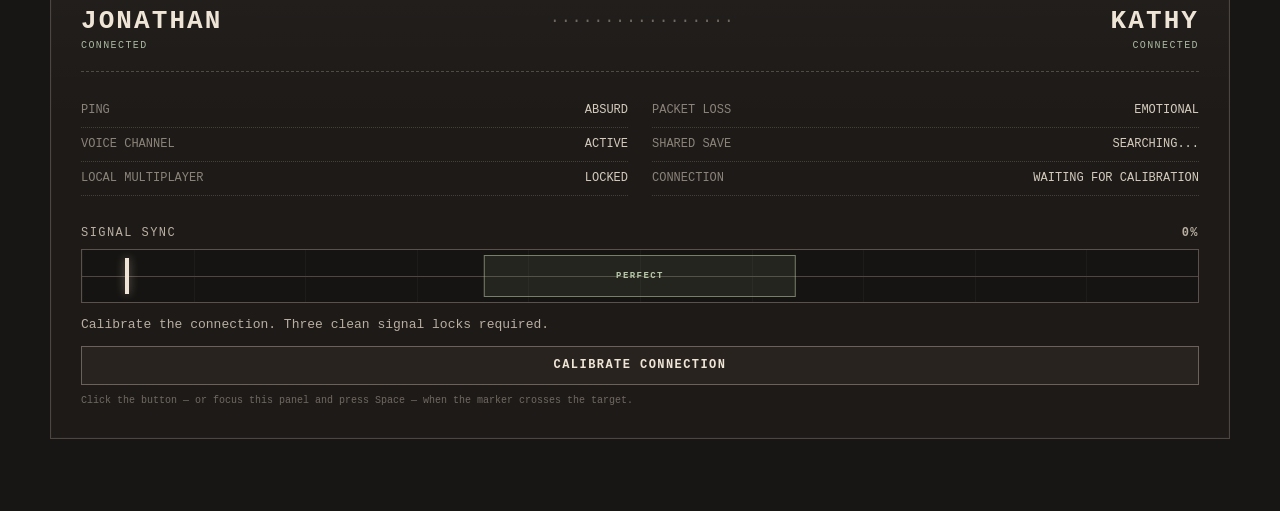
==== commit 01880f5b: "Load persistent Scrabble inventory" ====
--- a/achievements.html
+++ b/achievements.html
@@ -354,5 +354,6 @@
 
 </main>
     <script src="js/achievements.js"></script>
+<script src="js/scrabble.js"></script>
 </body>
 </html>
--- a/css/style.css
+++ b/css/style.css
@@ -1344,3 +1344,1022 @@
         height: 48px;
     }
 }
+
+
+/* Statistics */
+.statistics-body {
+    display: block;
+    min-height: 100vh;
+    padding: 36px 18px 72px;
+    background:
+        radial-gradient(circle at top, rgba(72, 91, 106, 0.13), transparent 34%),
+        var(--background);
+    color: var(--text);
+}
+
+.statistics-shell {
+    width: min(1120px, 100%);
+    margin: 0 auto;
+}
+
+.statistics-back {
+    display: inline-block;
+    margin: 0 0 22px 4px;
+    color: var(--muted);
+    text-decoration: none;
+    font-size: 14px;
+    letter-spacing: 0.04em;
+}
+
+.statistics-back:hover {
+    color: var(--text);
+}
+
+.statistics-header {
+    padding: 22px 0 28px;
+    border-bottom: 1px solid var(--border);
+}
+
+.statistics-kicker {
+    margin: 0 0 8px;
+    color: #8fa1ad;
+    font: 700 11px/1.3 "Courier New", Courier, monospace;
+    letter-spacing: 0.16em;
+}
+
+.statistics-header h1 {
+    margin: 0;
+    text-align: left;
+    font-size: clamp(38px, 7vw, 72px);
+    line-height: 0.95;
+    letter-spacing: 0.05em;
+}
+
+.statistics-header > p:last-child {
+    margin: 12px 0 0;
+    color: #b9afa1;
+    font-style: italic;
+}
+
+.statistics-section {
+    padding-top: 36px;
+}
+
+.statistics-section-heading {
+    display: flex;
+    align-items: baseline;
+    justify-content: space-between;
+    gap: 18px;
+    margin-bottom: 16px;
+    padding-bottom: 10px;
+    border-bottom: 1px solid var(--border);
+}
+
+.statistics-section-heading h2 {
+    margin: 0;
+    font-size: 19px;
+    letter-spacing: 0.12em;
+    text-transform: uppercase;
+}
+
+.statistics-section-heading span {
+    color: var(--muted);
+    font: 700 11px/1.3 "Courier New", Courier, monospace;
+    letter-spacing: 0.08em;
+}
+
+.stat-question-list {
+    display: grid;
+    grid-template-columns: repeat(2, minmax(0, 1fr));
+    gap: 14px;
+}
+
+.stat-question {
+    padding: 18px;
+    border: 1px solid var(--border);
+    background:
+        linear-gradient(180deg, rgba(255,255,255,0.025), transparent 40%),
+        var(--panel);
+}
+
+.stat-question-wide {
+    grid-column: 1 / -1;
+}
+
+.stat-question h3 {
+    min-height: 2.7em;
+    margin: 0 0 16px;
+    color: #efe5d6;
+    font-size: 16px;
+    line-height: 1.35;
+}
+
+.stat-guess-row {
+    display: grid;
+    grid-template-columns: minmax(0, 1fr) auto;
+    gap: 9px;
+}
+
+.stat-guess-input,
+.stat-verify-button {
+    min-width: 0;
+    padding: 10px 12px;
+    border: 1px solid #595149;
+    background: #1d1a18;
+    color: var(--text);
+    font: 14px/1.2 "Courier New", Courier, monospace;
+}
+
+.stat-guess-input:focus,
+.stat-verify-button:focus-visible {
+    outline: none;
+    border-color: #b9afa1;
+}
+
+.stat-verify-button {
+    cursor: pointer;
+    font-weight: 700;
+    letter-spacing: 0.05em;
+}
+
+.stat-result {
+    padding: 12px 14px;
+    border: 1px solid #657260;
+    background: rgba(93, 116, 84, 0.09);
+}
+
+.stat-result span,
+.stat-result small {
+    display: block;
+    color: #929d8c;
+    font: 700 10px/1.35 "Courier New", Courier, monospace;
+    letter-spacing: 0.1em;
+    text-transform: uppercase;
+}
+
+.stat-result strong {
+    display: block;
+    margin: 5px 0 7px;
+    color: #dce8d5;
+    font-size: 22px;
+    overflow-wrap: anywhere;
+}
+
+.stat-result small {
+    color: #aaa096;
+    text-transform: none;
+}
+
+.stat-detail {
+    margin: 13px 0 0;
+    color: #afa69a;
+    font-size: 13px;
+    line-height: 1.55;
+}
+
+.stat-question-breakdown p {
+    margin: 6px 0;
+}
+
+.word-stat-grid {
+    display: grid;
+    grid-template-columns: repeat(2, minmax(0, 1fr));
+    gap: 16px;
+}
+
+.word-stat-panel {
+    min-width: 0;
+    padding: 18px;
+    border: 1px solid var(--border);
+    background: var(--panel);
+}
+
+.word-stat-panel h3 {
+    margin: 0 0 14px;
+    color: #efe5d6;
+    font-size: 17px;
+}
+
+.stat-table-wrap {
+    width: 100%;
+    overflow-x: auto;
+}
+
+.stat-table {
+    width: 100%;
+    min-width: 500px;
+    border-collapse: collapse;
+    font-size: 13px;
+}
+
+.stat-table th,
+.stat-table td {
+    padding: 8px 9px;
+    border-bottom: 1px solid #403a35;
+    text-align: left;
+}
+
+.stat-table th {
+    color: #9eaab1;
+    font: 700 10px/1.3 "Courier New", Courier, monospace;
+    letter-spacing: 0.07em;
+    text-transform: uppercase;
+}
+
+.stat-table td:nth-child(2),
+.stat-table td:nth-child(4),
+.stat-table th:nth-child(2),
+.stat-table th:nth-child(4) {
+    width: 58px;
+    text-align: right;
+    font-variant-numeric: tabular-nums;
+}
+
+.stat-table td:nth-child(1),
+.stat-table td:nth-child(3) {
+    color: #ded4c6;
+    font-weight: 700;
+}
+
+@media (max-width: 760px) {
+    .stat-question-list,
+    .word-stat-grid {
+        grid-template-columns: 1fr;
+    }
+
+    .stat-question-wide {
+        grid-column: auto;
+    }
+}
+
+@media (max-width: 520px) {
+    .statistics-body {
+        padding: 24px 12px 48px;
+    }
+
+    .statistics-section-heading {
+        align-items: flex-start;
+        flex-direction: column;
+        gap: 5px;
+    }
+
+    .stat-guess-row {
+        grid-template-columns: 1fr;
+    }
+
+    .stat-question h3 {
+        min-height: 0;
+    }
+}
+
+
+/* Statistics reveal details */
+.stat-fact-stack p {
+    margin: 8px 0;
+}
+
+.stat-detail strong {
+    color: #ded4c6;
+}
+
+.stat-message-link {
+    display: inline-block;
+    margin-top: 5px;
+    color: #b8c7cf;
+    text-underline-offset: 3px;
+}
+
+.stat-message-link:hover {
+    color: #e2edf2;
+}
+
+.stat-word-detail {
+    margin-top: 16px;
+}
+
+.stat-word-detail > p {
+    margin: 0 0 16px;
+}
+
+.vm-highlights {
+    display: grid;
+    grid-template-columns: repeat(2, minmax(0, 1fr));
+    gap: 12px;
+    margin-top: 15px;
+}
+
+.vm-highlight-card {
+    min-width: 0;
+    padding: 12px;
+    border: 1px solid #49423c;
+    background: #1d1a18;
+}
+
+.vm-highlight-card h4,
+.stat-subheading {
+    margin: 0 0 7px;
+    color: #a9b5bc;
+    font: 700 10px/1.35 "Courier New", Courier, monospace;
+    letter-spacing: 0.09em;
+    text-transform: uppercase;
+}
+
+.vm-highlight-card > strong {
+    display: block;
+    margin-bottom: 9px;
+    color: #ded4c6;
+    font-size: 16px;
+}
+
+.vm-highlight-card img {
+    display: block;
+    width: 100%;
+    height: auto;
+    border: 1px solid #403a35;
+}
+
+.stat-subheading {
+    margin-top: 17px;
+}
+
+.vm-highlights-notable {
+    margin-top: 8px;
+}
+
+.stat-message-split {
+    display: grid;
+    grid-template-columns: repeat(3, minmax(0, 1fr));
+    gap: 10px;
+}
+
+.stat-message-split p {
+    margin: 0;
+    padding: 10px;
+    border: 1px solid #49423c;
+    background: #1d1a18;
+}
+
+@media (max-width: 620px) {
+    .vm-highlights,
+    .stat-message-split {
+        grid-template-columns: 1fr;
+    }
+}
+
+
+/* Statistics message pop-ups */
+.stat-message-modal {
+    width: min(820px, calc(100vw - 32px));
+    min-height: min(620px, calc(100vh - 64px));
+    padding: 0;
+    border: 1px solid #5b534c;
+    background: #201d1a;
+    color: var(--text);
+    box-shadow: 0 24px 80px rgba(0, 0, 0, 0.62);
+}
+
+.stat-message-modal::backdrop {
+    background: rgba(8, 7, 6, 0.78);
+    backdrop-filter: blur(3px);
+}
+
+.stat-message-modal-shell {
+    min-height: inherit;
+    display: flex;
+    flex-direction: column;
+}
+
+.stat-message-modal-header {
+    display: flex;
+    align-items: center;
+    justify-content: space-between;
+    gap: 18px;
+    padding: 16px 18px;
+    border-bottom: 1px solid #49423c;
+}
+
+.stat-message-modal-header h2 {
+    margin: 0;
+    color: #efe5d6;
+    font-size: 17px;
+    letter-spacing: 0.05em;
+}
+
+.stat-message-modal-close {
+    flex: 0 0 auto;
+    width: 34px;
+    height: 34px;
+    padding: 0;
+    border: 1px solid #5b534c;
+    background: #29241f;
+    color: #d7cdbf;
+    font: 24px/1 Georgia, serif;
+    cursor: pointer;
+}
+
+.stat-message-modal-close:hover,
+.stat-message-modal-close:focus-visible {
+    border-color: #b9afa1;
+    color: #fff7ea;
+    outline: none;
+}
+
+.stat-message-modal-body {
+    flex: 1;
+    min-height: 420px;
+    padding: 22px;
+}
+
+@media (max-width: 520px) {
+    .stat-message-modal {
+        width: calc(100vw - 20px);
+        min-height: calc(100vh - 32px);
+    }
+
+    .stat-message-modal-header {
+        padding: 14px;
+    }
+
+    .stat-message-modal-body {
+        min-height: 0;
+        padding: 16px;
+    }
+}
+
+
+/* Statistics checksum puzzle */
+.stat-checksum-symbol {
+    display: inline-block;
+    margin-right: 5px;
+    color: #dce8ed;
+    font-family: "Courier New", Courier, monospace;
+    font-weight: 700;
+}
+
+.stat-checksum-section {
+    margin-top: 12px;
+}
+
+.stat-checksum-panel {
+    padding: clamp(18px, 4vw, 28px);
+    border: 1px solid #56616a;
+    background:
+        linear-gradient(180deg, rgba(143, 161, 173, 0.045), transparent 46%),
+        #1d1a18;
+    font-family: "Courier New", Courier, monospace;
+}
+
+.stat-checksum-sequence {
+    margin: 0;
+    color: #b9c7cf;
+    font-size: clamp(17px, 3vw, 22px);
+    letter-spacing: 0.04em;
+}
+
+.stat-checksum-sequence strong {
+    color: #edf4f7;
+    letter-spacing: 0.18em;
+}
+
+.stat-checksum-entry {
+    display: grid;
+    grid-template-columns: minmax(0, 1fr) auto;
+    gap: 9px;
+}
+
+.stat-checksum-input,
+.stat-checksum-button {
+    min-width: 0;
+    padding: 11px 12px;
+    border: 1px solid #595149;
+    background: #181614;
+    color: var(--text);
+    font: 14px/1.2 "Courier New", Courier, monospace;
+}
+
+.stat-checksum-input:focus,
+.stat-checksum-button:focus-visible {
+    outline: none;
+    border-color: #b9c7cf;
+}
+
+.stat-checksum-input.invalid {
+    border-color: var(--error);
+    box-shadow: 0 0 0 1px var(--error);
+}
+
+.stat-checksum-button {
+    cursor: pointer;
+    font-weight: 700;
+    letter-spacing: 0.05em;
+}
+
+.stat-checksum-button:disabled,
+.stat-checksum-input:disabled {
+    opacity: 0.55;
+    cursor: default;
+}
+
+.stat-checksum-status {
+    min-height: 1.4em;
+    margin: 10px 0 0;
+    color: #d59a94;
+    font-size: 12px;
+}
+
+.stat-checksum-status.is-valid {
+    color: #a8bea0;
+}
+
+.stat-checksum-token {
+    margin-top: 18px;
+    padding: 15px;
+    border: 1px solid #657260;
+    background: rgba(93, 116, 84, 0.09);
+    text-align: center;
+}
+
+.stat-checksum-token span,
+.stat-checksum-token small {
+    display: block;
+    color: #929d8c;
+    font-size: 10px;
+    letter-spacing: 0.1em;
+}
+
+.stat-checksum-token strong {
+    display: block;
+    margin: 9px 0;
+    color: #dce8d5;
+    font-size: clamp(15px, 3.5vw, 22px);
+    letter-spacing: 0.05em;
+    overflow-wrap: anywhere;
+    user-select: all;
+}
+
+@media (max-width: 520px) {
+    .stat-checksum-entry {
+        grid-template-columns: 1fr;
+    }
+}
+/* Scrabble tile hunt */
+.scrabble-scatter-host {
+    position: relative;
+}
+
+.scrabble-tile {
+    width: 52px;
+    height: 52px;
+    padding: 0;
+    border: 1px solid #806c4d;
+    border-radius: 5px;
+    background:
+        linear-gradient(145deg, rgba(255,255,255,0.34), transparent 35%),
+        linear-gradient(315deg, rgba(72,48,24,0.13), transparent 42%),
+        #d8bd8a;
+    color: #2b2118;
+    box-shadow:
+        0 3px 0 #9c7f53,
+        0 7px 16px rgba(0,0,0,0.28),
+        inset 0 0 0 1px rgba(255,255,255,0.28);
+    font-family: Georgia, "Times New Roman", serif;
+    cursor: grab;
+    user-select: none;
+    touch-action: none;
+}
+
+.scrabble-tile:active {
+    cursor: grabbing;
+}
+
+.scrabble-letter {
+    position: absolute;
+    left: 50%;
+    top: 46%;
+    transform: translate(-50%, -50%);
+    font-size: 29px;
+    font-weight: 700;
+    line-height: 1;
+}
+
+.scrabble-value {
+    position: absolute;
+    right: 5px;
+    bottom: 3px;
+    font: 700 11px/1 "Courier New", Courier, monospace;
+}
+
+.scrabble-source-tile {
+    z-index: 12;
+    cursor: pointer;
+}
+
+.scrabble-source-tile:hover,
+.scrabble-source-tile:focus-visible {
+    outline: none;
+    box-shadow:
+        0 3px 0 #9c7f53,
+        0 10px 22px rgba(0,0,0,0.36),
+        0 0 0 2px rgba(222, 202, 157, 0.22),
+        inset 0 0 0 1px rgba(255,255,255,0.28);
+}
+
+.scrabble-scatter-tile {
+    position: absolute;
+    transform: translate(-50%, -50%) rotate(var(--tile-rotation, 0deg));
+}
+
+.scrabble-peek-anchor {
+    position: relative;
+    z-index: 4;
+}
+
+.scrabble-peek-tile {
+    position: absolute;
+    z-index: 3;
+    transform: rotate(var(--tile-rotation, 0deg));
+    transition: transform 260ms ease, filter 260ms ease;
+}
+
+.scrabble-peek-tile.is-revealed,
+.scrabble-peek-tile:focus-visible {
+    z-index: 8;
+    transform: translateX(38px) rotate(var(--tile-rotation, 0deg));
+    filter: brightness(1.06);
+}
+
+.scrabble-inventory-button {
+    position: fixed;
+    right: 18px;
+    bottom: 18px;
+    z-index: 9000;
+    display: grid;
+    grid-template-columns: 28px auto;
+    grid-template-rows: auto auto;
+    align-items: center;
+    column-gap: 8px;
+    min-width: 88px;
+    min-height: 58px;
+    padding: 9px 11px;
+    border: 1px solid #655a4e;
+    background: rgba(29, 26, 24, 0.96);
+    color: #e8ddd0;
+    box-shadow: 0 10px 28px rgba(0,0,0,0.36);
+    cursor: pointer;
+    backdrop-filter: blur(5px);
+}
+
+.scrabble-inventory-button:hover,
+.scrabble-inventory-button:focus-visible {
+    outline: none;
+    border-color: #aa9b8a;
+    background: rgba(38, 33, 29, 0.98);
+}
+
+.scrabble-inventory-button.is-receiving {
+    animation: scrabble-inventory-pulse 520ms ease;
+}
+
+.scrabble-inventory-icon {
+    position: relative;
+    grid-row: 1 / span 2;
+    display: grid;
+    grid-template-columns: repeat(2, 9px);
+    grid-template-rows: repeat(2, 9px);
+    gap: 2px;
+    width: 20px;
+    height: 20px;
+}
+
+.scrabble-inventory-icon span {
+    display: block;
+    border: 1px solid #b9a37d;
+    background: #d8bd8a;
+    box-shadow: inset 0 0 0 1px rgba(75,53,31,0.16);
+}
+
+.scrabble-inventory-label {
+    align-self: end;
+    font: 700 9px/1 "Courier New", Courier, monospace;
+    letter-spacing: 0.16em;
+    color: #9e948a;
+}
+
+.scrabble-inventory-badge {
+    align-self: start;
+    font: 700 16px/1 Georgia, serif;
+    color: #f0e4d6;
+}
+
+.scrabble-inventory-panel {
+    position: fixed;
+    right: 18px;
+    bottom: 86px;
+    z-index: 8999;
+    width: min(390px, calc(100vw - 36px));
+    max-height: min(520px, calc(100vh - 120px));
+    overflow: auto;
+    padding: 16px;
+    border: 1px solid #655a4e;
+    background:
+        linear-gradient(180deg, rgba(255,255,255,0.025), transparent 42%),
+        rgba(30, 27, 24, 0.985);
+    color: #ded4c6;
+    box-shadow: 0 18px 60px rgba(0,0,0,0.52);
+    backdrop-filter: blur(7px);
+}
+
+.scrabble-inventory-panel[hidden] {
+    display: none !important;
+}
+
+.scrabble-inventory-heading {
+    display: flex;
+    align-items: center;
+    justify-content: space-between;
+    gap: 16px;
+    padding-bottom: 12px;
+    border-bottom: 1px solid #4b433c;
+}
+
+.scrabble-inventory-heading span,
+.scrabble-inventory-heading strong {
+    display: block;
+}
+
+.scrabble-inventory-heading span {
+    margin-bottom: 3px;
+    color: #958a7f;
+    font: 700 9px/1.2 "Courier New", Courier, monospace;
+    letter-spacing: 0.16em;
+}
+
+.scrabble-inventory-heading strong {
+    color: #efe4d5;
+    font-size: 20px;
+}
+
+.scrabble-inventory-close {
+    width: 32px;
+    height: 32px;
+    padding: 0;
+    border: 1px solid #5f554c;
+    background: #28231f;
+    color: #d7ccbd;
+    font: 22px/1 Georgia, serif;
+    cursor: pointer;
+}
+
+.scrabble-inventory-note,
+.scrabble-inventory-empty {
+    margin: 12px 0 0;
+    color: #8f867c;
+    font: 11px/1.5 "Courier New", Courier, monospace;
+}
+
+.scrabble-inventory-list {
+    display: flex;
+    flex-wrap: wrap;
+    gap: 12px;
+    margin-top: 15px;
+}
+
+.scrabble-inventory-entry {
+    min-width: 52px;
+    min-height: 52px;
+}
+
+.scrabble-inventory-tile {
+    position: relative;
+    transform: rotate(var(--tile-rotation, 0deg));
+}
+
+.scrabble-inventory-tile:hover {
+    animation: scrabble-tile-shiver 180ms linear infinite;
+}
+
+.scrabble-inventory-tile.is-placed {
+    box-shadow:
+        0 3px 0 #8b744f,
+        0 0 0 2px rgba(132, 151, 121, 0.45),
+        inset 0 0 0 1px rgba(255,255,255,0.25);
+}
+
+.scrabble-inventory-tile.is-placed::after {
+    content: "";
+    position: absolute;
+    left: 4px;
+    top: 4px;
+    width: 6px;
+    height: 6px;
+    border-radius: 50%;
+    background: #6e845f;
+    box-shadow: 0 0 0 1px rgba(45,57,39,0.55);
+}
+
+.scrabble-collect-flyer,
+.scrabble-drag-ghost {
+    position: fixed;
+    z-index: 10001;
+    margin: 0;
+    pointer-events: none;
+}
+
+.scrabble-collect-flyer {
+    transition:
+        left 500ms cubic-bezier(.2,.8,.2,1),
+        top 500ms cubic-bezier(.2,.8,.2,1),
+        transform 500ms ease,
+        opacity 500ms ease;
+}
+
+.scrabble-drag-ghost {
+    transform: rotate(var(--tile-rotation, 0deg)) scale(1.05);
+    box-shadow:
+        0 3px 0 #9c7f53,
+        0 14px 30px rgba(0,0,0,0.45),
+        inset 0 0 0 1px rgba(255,255,255,0.28);
+}
+
+.scrabble-tile.is-drag-origin {
+    opacity: 0.28;
+}
+
+.scrabble-free-tile {
+    position: absolute;
+    z-index: 120;
+    transform: rotate(var(--tile-rotation, 0deg));
+}
+
+.scrabble-word-puzzle {
+    margin-top: min(62vh, 520px);
+    padding: clamp(20px, 4vw, 30px);
+    border: 1px solid #5b5248;
+    background:
+        linear-gradient(180deg, rgba(216, 189, 138, 0.035), transparent 45%),
+        #1d1a18;
+    box-shadow: inset 0 0 0 1px rgba(255,255,255,0.015);
+}
+
+.scrabble-word-puzzle h2 {
+    margin: 0 0 7px;
+    font-size: clamp(20px, 4vw, 30px);
+    letter-spacing: 0.1em;
+}
+
+.scrabble-word-puzzle > p {
+    margin: 0 0 20px;
+    color: #9d9388;
+    font: 12px/1.5 "Courier New", Courier, monospace;
+}
+
+.scrabble-word-grid {
+    display: grid;
+    grid-template-columns: repeat(5, 64px);
+    gap: 10px;
+    justify-content: center;
+    padding: 18px;
+    border: 1px dashed #554c43;
+    background: #171513;
+}
+
+.scrabble-word-slot {
+    position: relative;
+    display: grid;
+    place-items: center;
+    width: 64px;
+    height: 64px;
+    border: 1px solid #655b51;
+    background:
+        linear-gradient(135deg, rgba(255,255,255,0.025), transparent 52%),
+        #24201d;
+    box-shadow: inset 0 0 0 1px rgba(0,0,0,0.3);
+    transition: border-color 120ms ease, background 120ms ease, transform 120ms ease;
+}
+
+.scrabble-word-slot::before {
+    content: attr(data-slot-number);
+    color: #5d554e;
+    font: 700 10px/1 "Courier New", Courier, monospace;
+}
+
+.scrabble-word-slot.is-targeted {
+    border-color: #b9a77f;
+    background: #302a24;
+    transform: scale(1.04);
+}
+
+.scrabble-word-slot .scrabble-grid-tile {
+    position: absolute;
+    left: 50%;
+    top: 50%;
+    margin: 0;
+    transform: translate(-50%, -50%) rotate(var(--tile-rotation, 0deg));
+}
+
+.scrabble-word-slot:has(.scrabble-grid-tile)::before {
+    opacity: 0;
+}
+
+.scrabble-reward {
+    margin-top: 18px;
+    padding: 16px;
+    border: 1px solid #657260;
+    background: rgba(93, 116, 84, 0.09);
+    text-align: center;
+}
+
+.scrabble-reward[hidden] {
+    display: none !important;
+}
+
+.scrabble-reward span,
+.scrabble-reward small {
+    display: block;
+    color: #929d8c;
+    font: 700 10px/1.35 "Courier New", Courier, monospace;
+    letter-spacing: 0.1em;
+    text-transform: uppercase;
+}
+
+.scrabble-reward strong {
+    display: block;
+    margin: 10px 0;
+    color: #dce8d5;
+    font-size: clamp(15px, 3.5vw, 22px);
+    letter-spacing: 0.05em;
+    overflow-wrap: anywhere;
+    user-select: all;
+}
+
+@keyframes scrabble-tile-shiver {
+    0%, 100% { transform: translate(0, 0) rotate(var(--tile-rotation, 0deg)); }
+    25% { transform: translate(-1px, 0) rotate(calc(var(--tile-rotation, 0deg) - 1.5deg)); }
+    50% { transform: translate(1px, -1px) rotate(calc(var(--tile-rotation, 0deg) + 1deg)); }
+    75% { transform: translate(0, 1px) rotate(calc(var(--tile-rotation, 0deg) - 0.8deg)); }
+}
+
+@keyframes scrabble-inventory-pulse {
+    0%, 100% { transform: scale(1); }
+    45% { transform: scale(1.08); }
+}
+
+@media (max-width: 620px) {
+    .scrabble-tile {
+        width: 46px;
+        height: 46px;
+    }
+
+    .scrabble-letter {
+        font-size: 25px;
+    }
+
+    .scrabble-value {
+        font-size: 10px;
+    }
+
+    .scrabble-inventory-button {
+        right: 12px;
+        bottom: 12px;
+    }
+
+    .scrabble-inventory-panel {
+        right: 12px;
+        bottom: 78px;
+        width: calc(100vw - 24px);
+    }
+
+    .scrabble-word-grid {
+        grid-template-columns: repeat(5, minmax(0, 1fr));
+        gap: 6px;
+        padding: 10px;
+    }
+
+    .scrabble-word-slot {
+        width: 100%;
+        height: auto;
+        aspect-ratio: 1;
+    }
+
+    .scrabble-word-slot .scrabble-grid-tile {
+        width: 78%;
+        height: 78%;
+    }
+
+    .scrabble-peek-tile.is-revealed,
+    .scrabble-peek-tile:focus-visible {
+        transform: translateX(28px) rotate(var(--tile-rotation, 0deg));
+    }
+}
+
+@media (prefers-reduced-motion: reduce) {
+    .scrabble-inventory-tile:hover,
+    .scrabble-inventory-button.is-receiving {
+        animation: none;
+    }
+
+    .scrabble-collect-flyer,
+    .scrabble-peek-tile {
+        transition-duration: 0.01ms;
+    }
+}
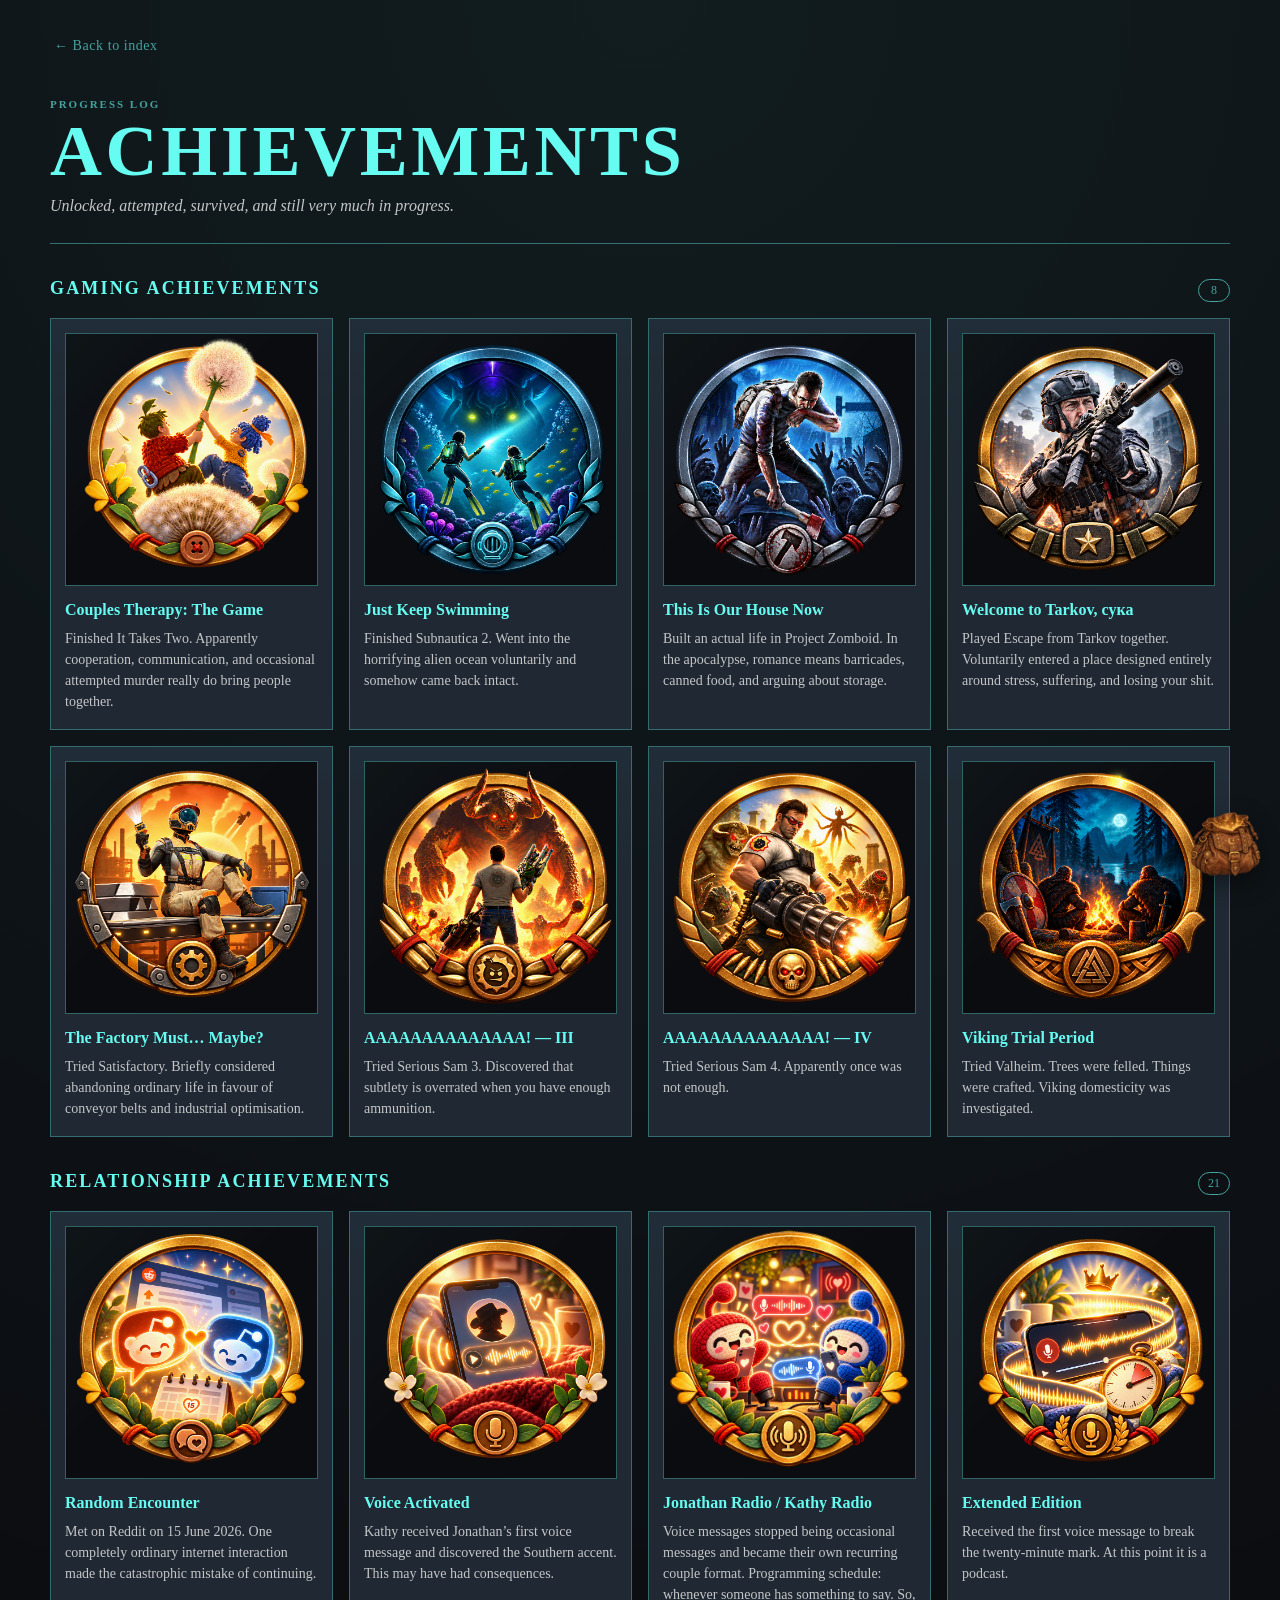
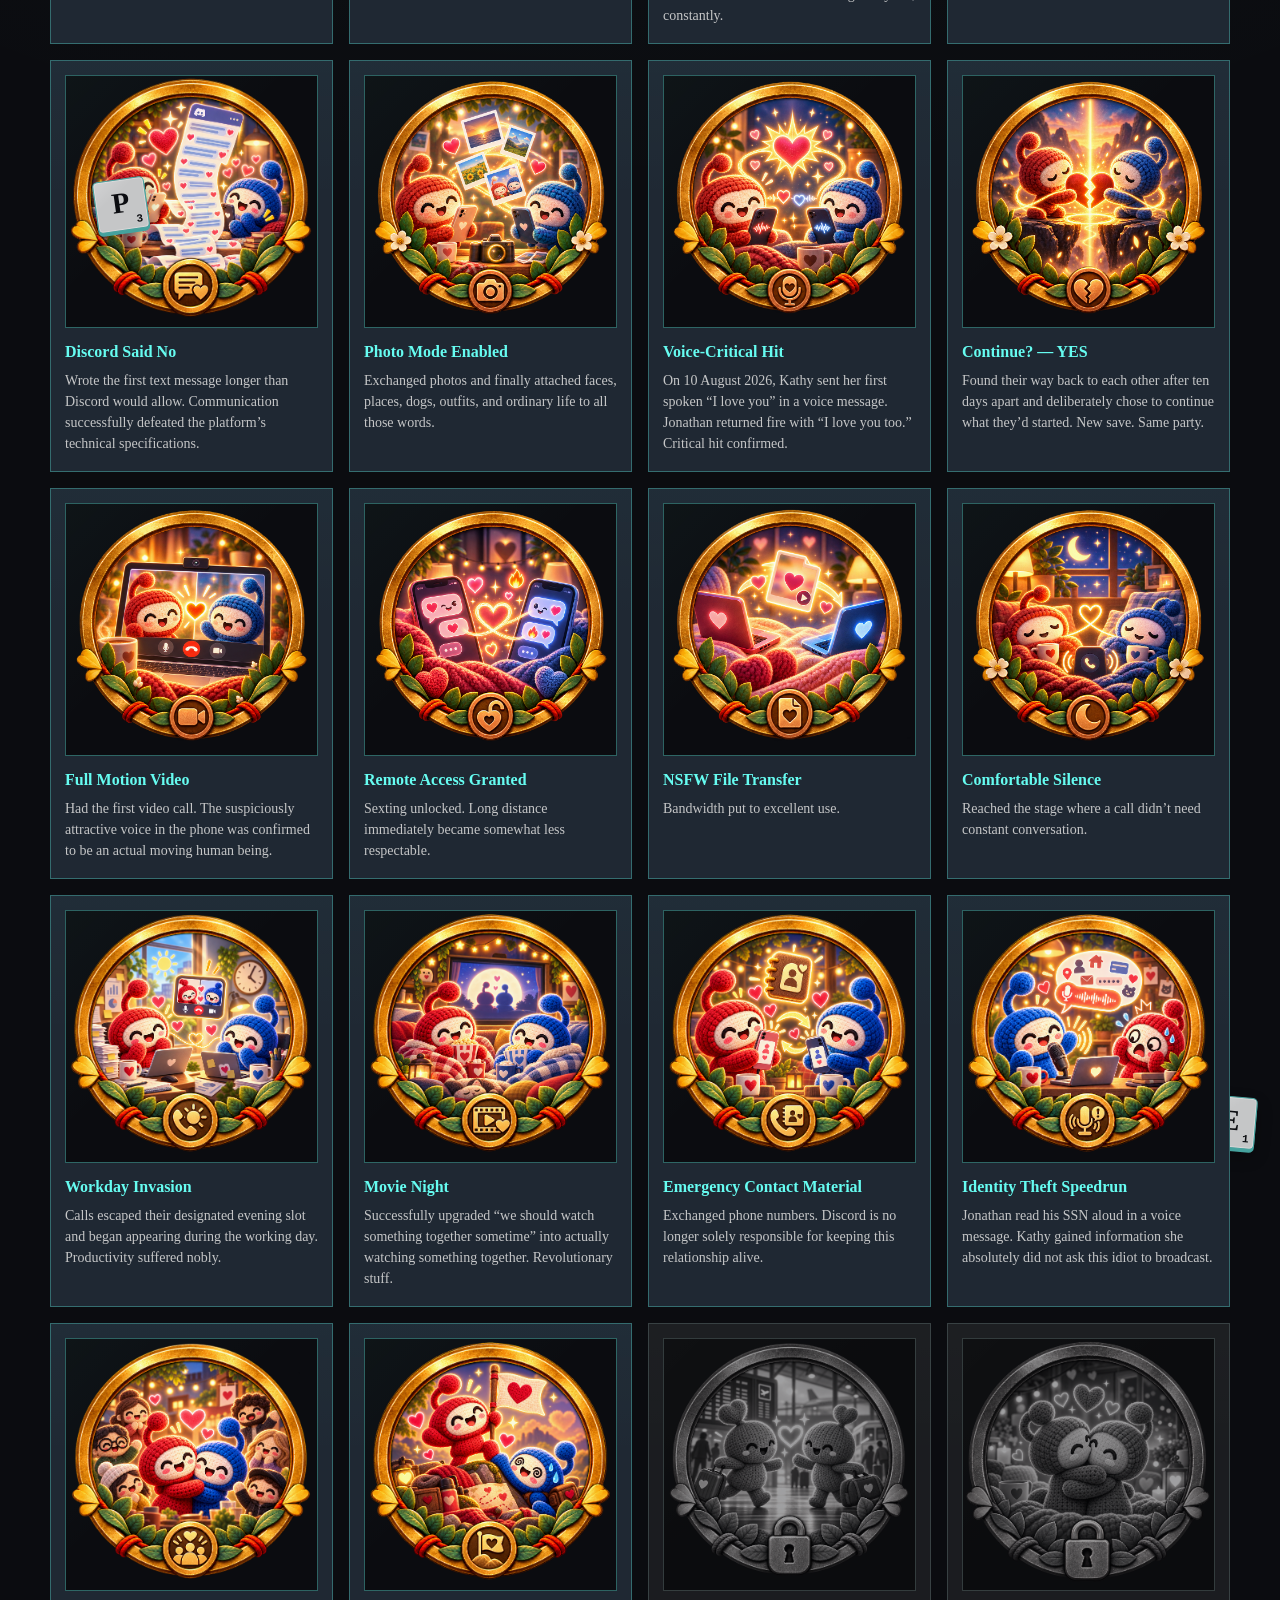
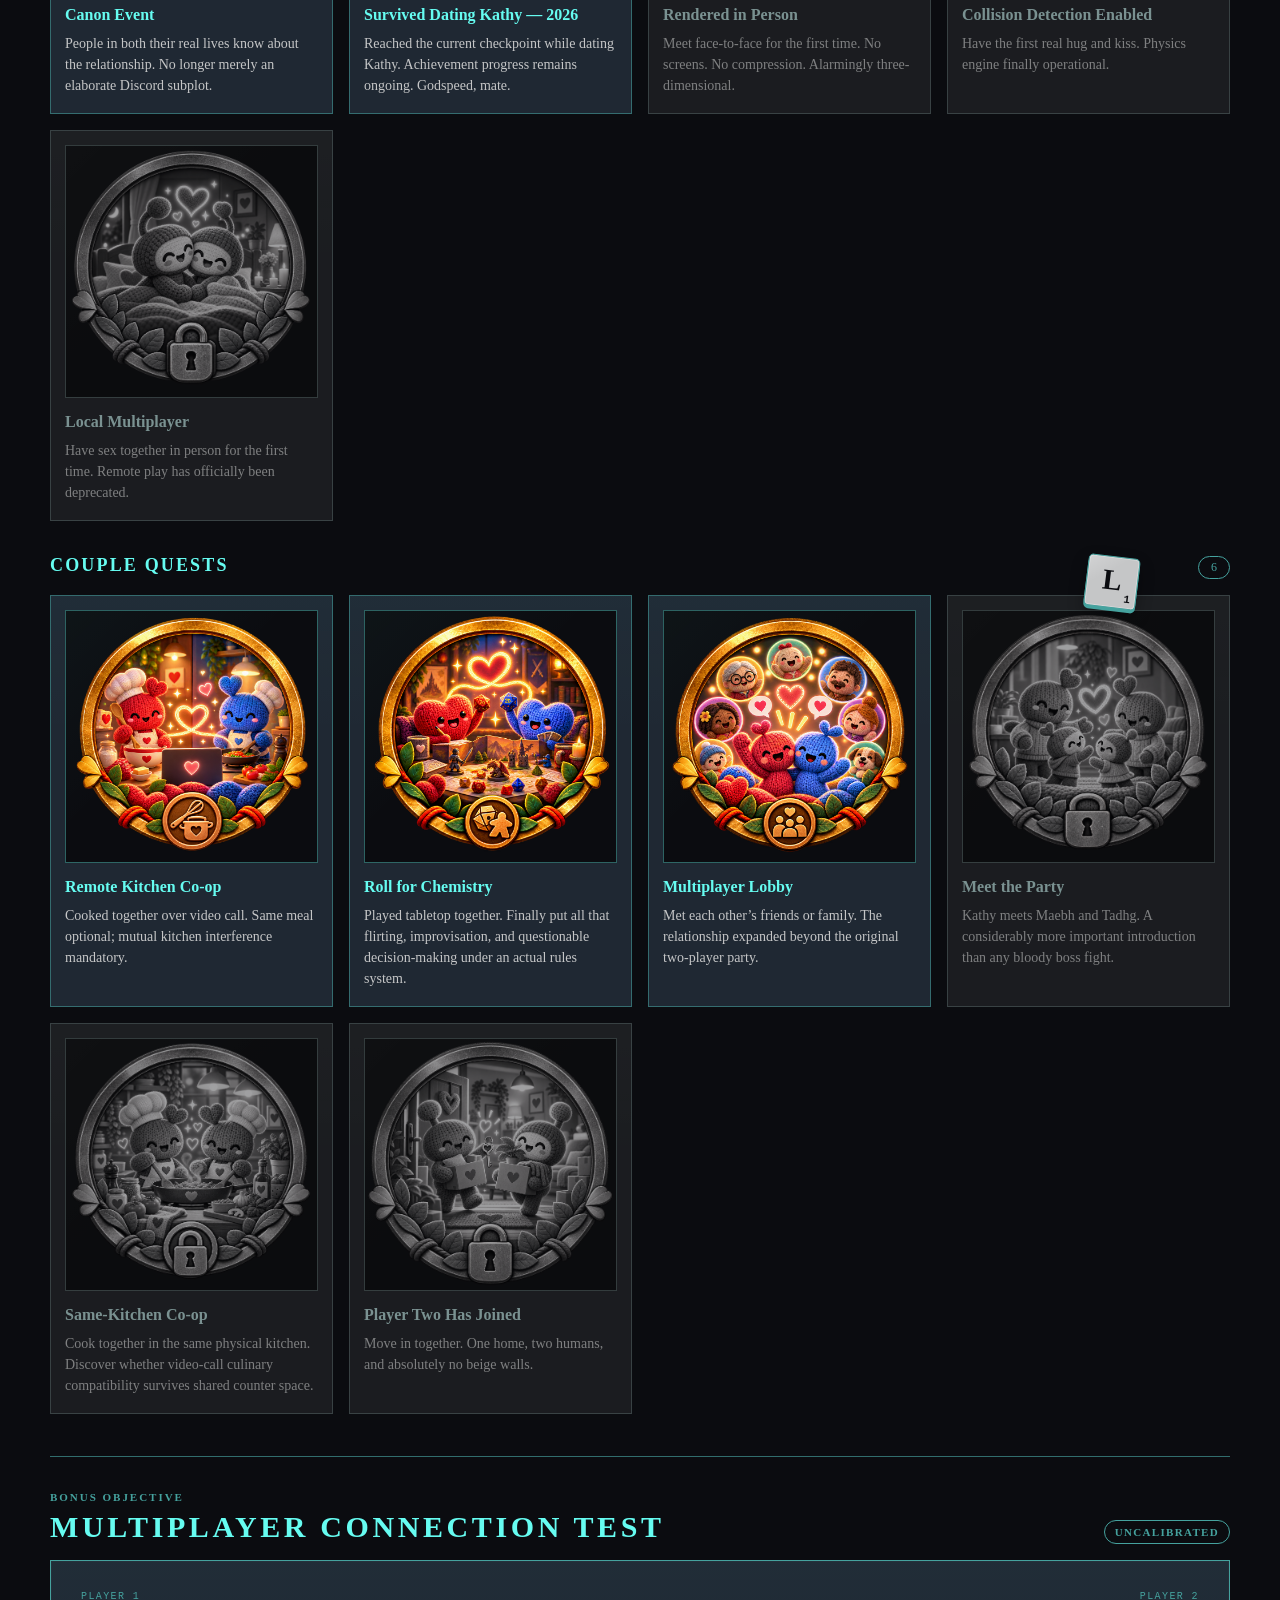
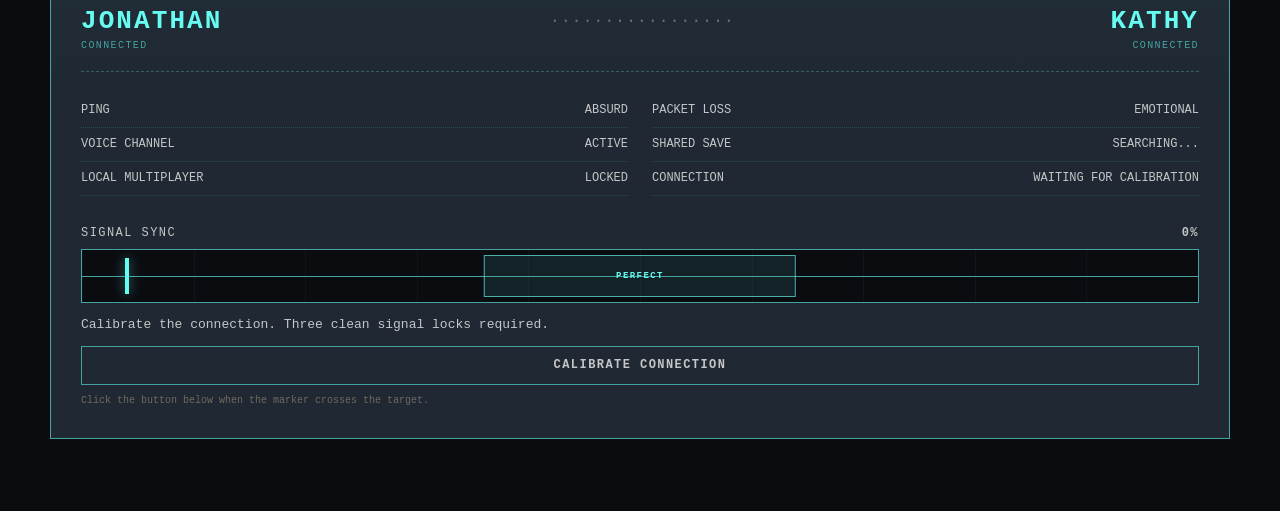
==== commit d4e3979e: "Clarify latency game instruction" ====
--- a/achievements.html
+++ b/achievements.html
@@ -341,7 +341,7 @@
                         CALIBRATE CONNECTION
                     </button>
 
-                    <p class="latency-hint">Click the button — or focus this panel and press Space — when the marker crosses the target.</p>
+                    <p class="latency-hint">Click the button below when the marker crosses the target.</p>
                 </div>
 
                 <div class="latency-token" data-latency-token hidden>
--- a/css/style.css
+++ b/css/style.css
@@ -81,7 +81,7 @@
 .passcode-control {
     position: relative;
     display: grid;
-    grid-template-columns: minmax(0, 1fr) auto;
+    grid-template-columns: minmax(0, 1fr) auto auto;
     gap: 10px;
 }
 
@@ -116,7 +116,8 @@
     box-shadow: 0 0 0 1px var(--error);
 }
 
-.verify-button {
+.verify-button,
+.dev-unlock-button {
     padding: 10px 18px;
 
     border: 1px solid var(--border);
@@ -130,11 +131,19 @@
     cursor: pointer;
 }
 
-.verify-button:hover {
+.verify-button:hover,
+.dev-unlock-button:hover {
     border-color: var(--text);
 }
 
+.dev-unlock-button {
+    border-color: #6b645a;
+    color: #a79d91;
+    font-size: 13px;
+}
+
 .verify-button:disabled,
+.dev-unlock-button:disabled,
 .passcode-input:disabled {
     opacity: 0.45;
     cursor: default;
@@ -1993,68 +2002,43 @@
     right: 18px;
     bottom: 18px;
     z-index: 9000;
-    display: grid;
-    grid-template-columns: 28px auto;
-    grid-template-rows: auto auto;
-    align-items: center;
-    column-gap: 8px;
-    min-width: 88px;
-    min-height: 58px;
-    padding: 9px 11px;
-    border: 1px solid #655a4e;
-    background: rgba(29, 26, 24, 0.96);
-    color: #e8ddd0;
-    box-shadow: 0 10px 28px rgba(0,0,0,0.36);
+    width: 74px;
+    height: 74px;
+    padding: 0;
+    border: 0;
+    background: transparent;
     cursor: pointer;
-    backdrop-filter: blur(5px);
-}
-
-.scrabble-inventory-button:hover,
+    filter: drop-shadow(0 8px 12px rgba(0,0,0,0.42));
+}
+
+.scrabble-inventory-button img {
+    display: block;
+    width: 100%;
+    height: 100%;
+    object-fit: contain;
+    pointer-events: none;
+    transition: transform 140ms ease, filter 140ms ease;
+}
+
+.scrabble-inventory-button:hover img,
+.scrabble-inventory-button:focus-visible img {
+    transform: scale(1.06);
+    filter: brightness(1.08);
+}
+
 .scrabble-inventory-button:focus-visible {
-    outline: none;
-    border-color: #aa9b8a;
-    background: rgba(38, 33, 29, 0.98);
+    outline: 1px solid #aa9b8a;
+    outline-offset: 3px;
 }
 
 .scrabble-inventory-button.is-receiving {
     animation: scrabble-inventory-pulse 520ms ease;
-}
-
-.scrabble-inventory-icon {
-    position: relative;
-    grid-row: 1 / span 2;
-    display: grid;
-    grid-template-columns: repeat(2, 9px);
-    grid-template-rows: repeat(2, 9px);
-    gap: 2px;
-    width: 20px;
-    height: 20px;
-}
-
-.scrabble-inventory-icon span {
-    display: block;
-    border: 1px solid #b9a37d;
-    background: #d8bd8a;
-    box-shadow: inset 0 0 0 1px rgba(75,53,31,0.16);
-}
-
-.scrabble-inventory-label {
-    align-self: end;
-    font: 700 9px/1 "Courier New", Courier, monospace;
-    letter-spacing: 0.16em;
-    color: #9e948a;
-}
-
-.scrabble-inventory-badge {
-    align-self: start;
-    font: 700 16px/1 Georgia, serif;
-    color: #f0e4d6;
 }
 
 .scrabble-inventory-panel {
     position: fixed;
     right: 18px;
-    bottom: 86px;
+    bottom: 102px;
     z-index: 8999;
     width: min(390px, calc(100vw - 36px));
     max-height: min(520px, calc(100vh - 120px));
@@ -2073,6 +2057,13 @@
     display: none !important;
 }
 
+.scrabble-inventory-heading[hidden],
+.scrabble-inventory-note[hidden],
+.scrabble-inventory-list[hidden],
+.scrabble-inventory-empty[hidden] {
+    display: none !important;
+}
+
 .scrabble-inventory-heading {
     display: flex;
     align-items: center;
@@ -2325,7 +2316,7 @@
 
     .scrabble-inventory-panel {
         right: 12px;
-        bottom: 78px;
+        bottom: 94px;
         width: calc(100vw - 24px);
     }
 
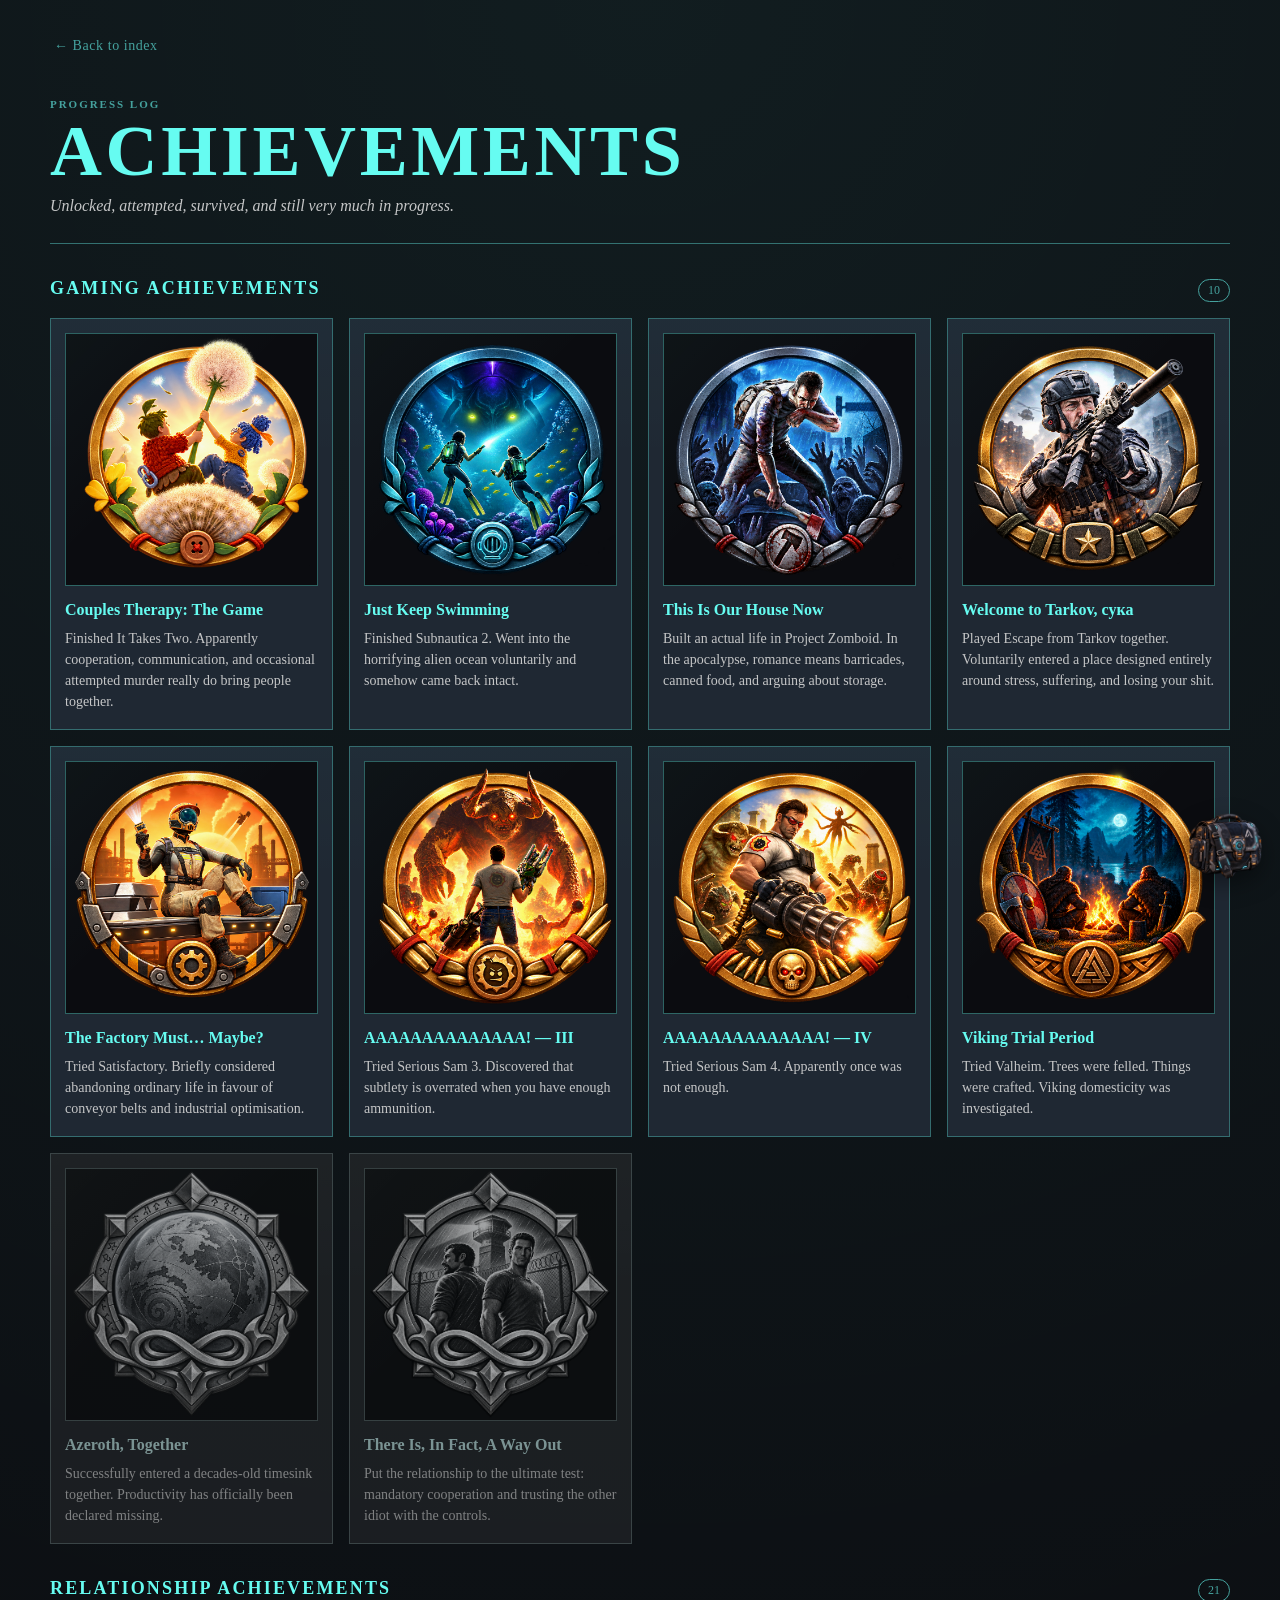
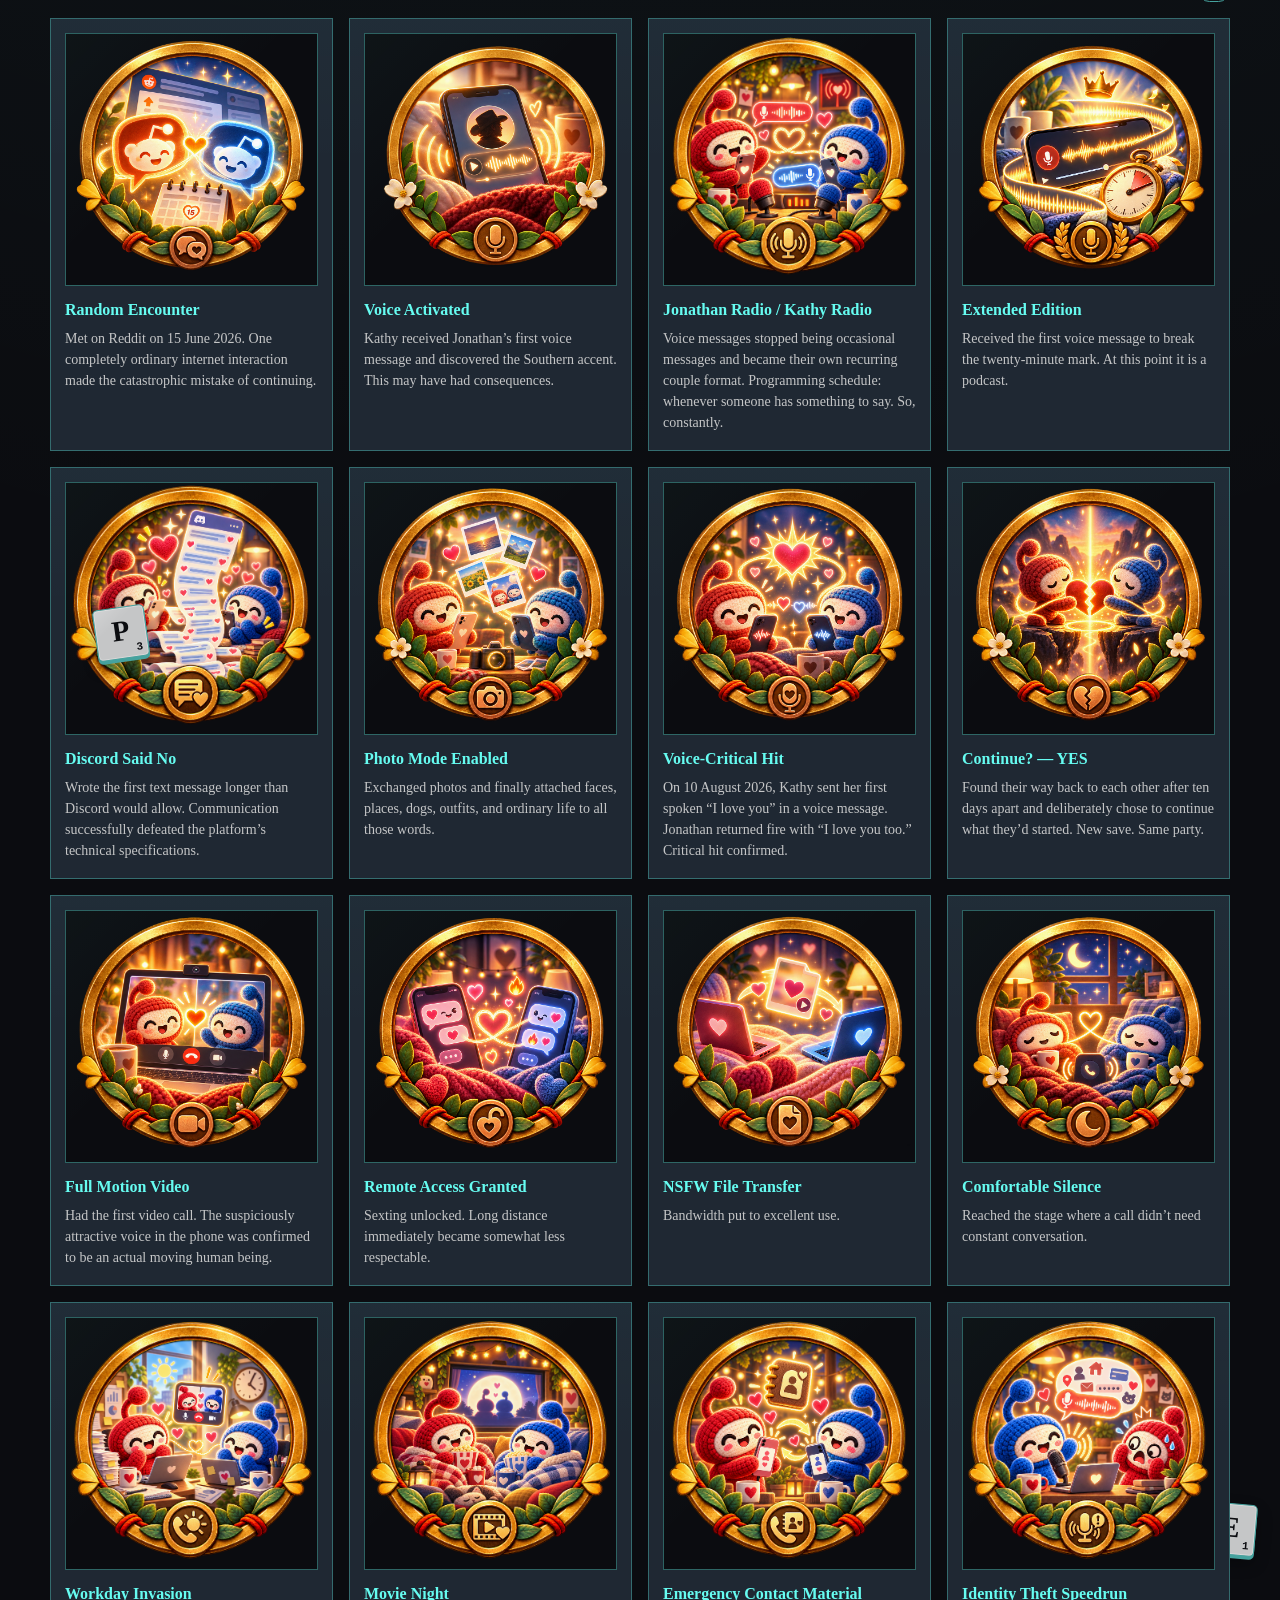
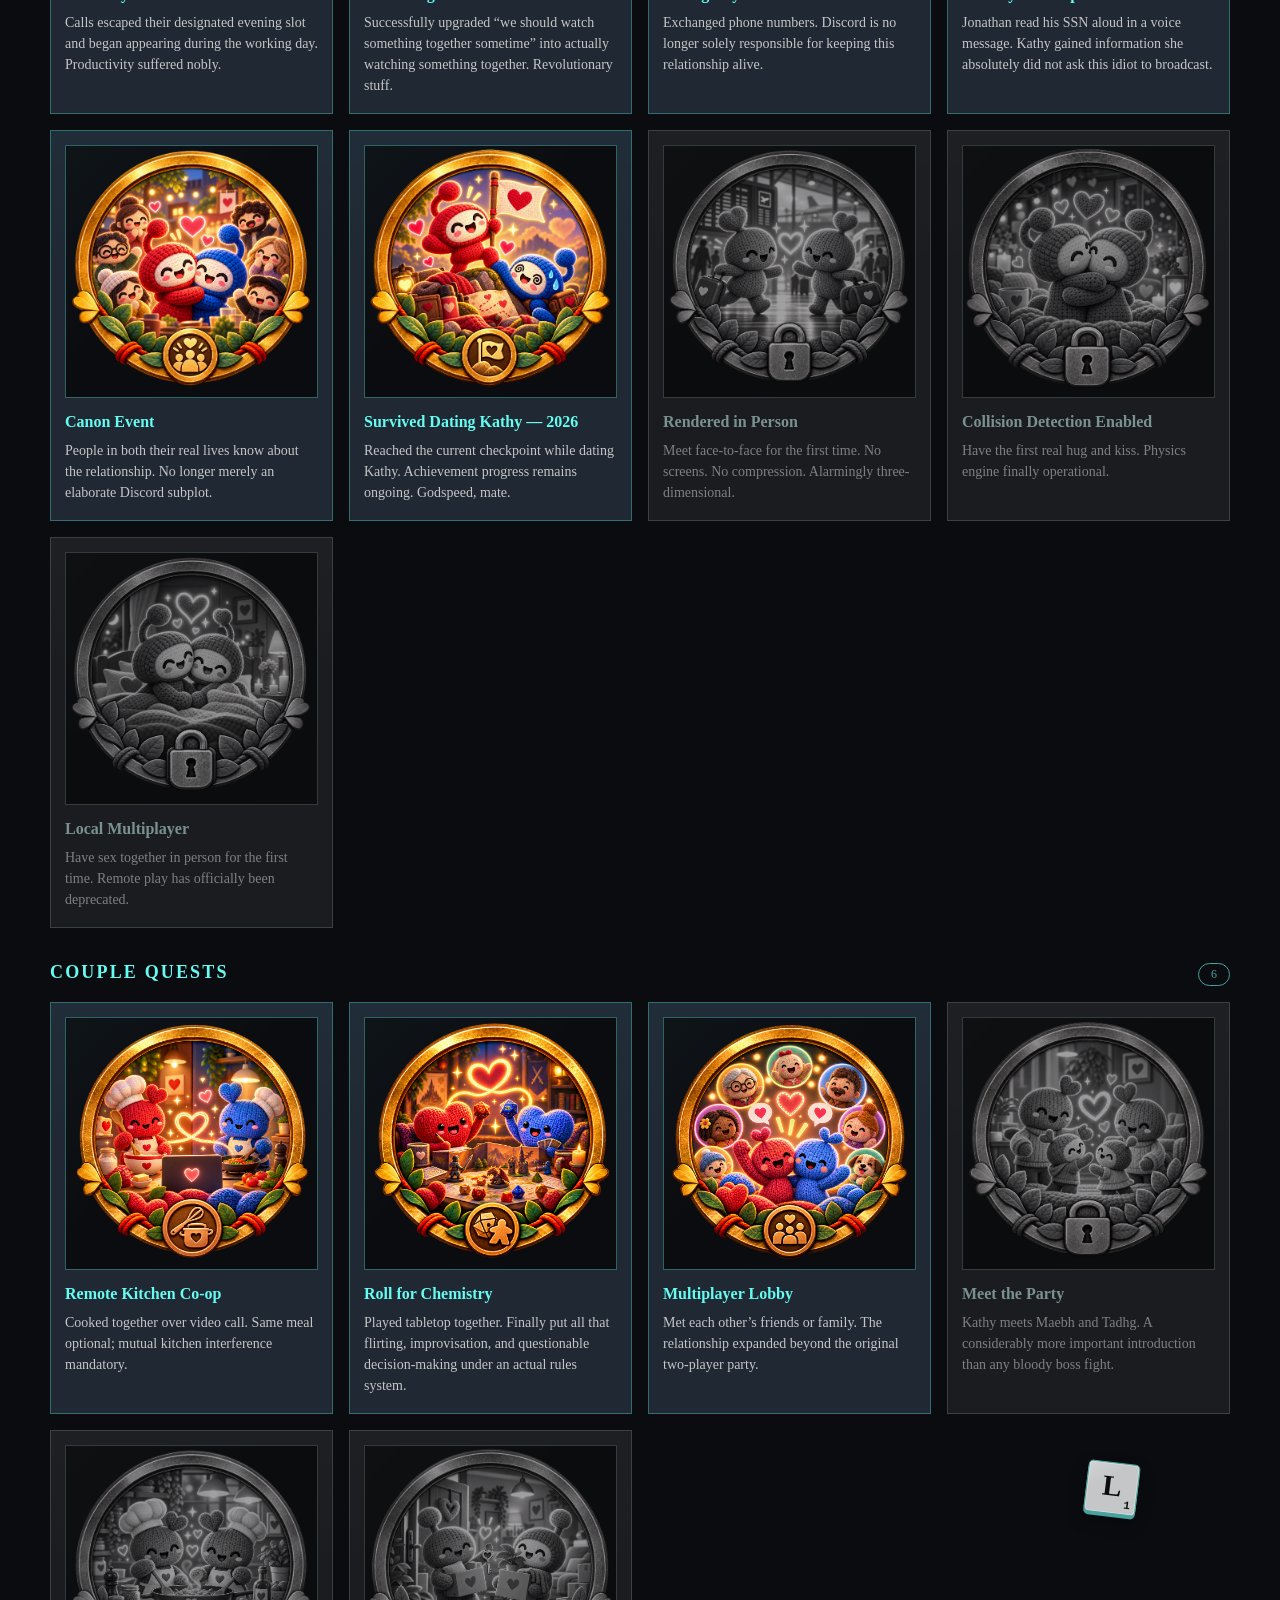
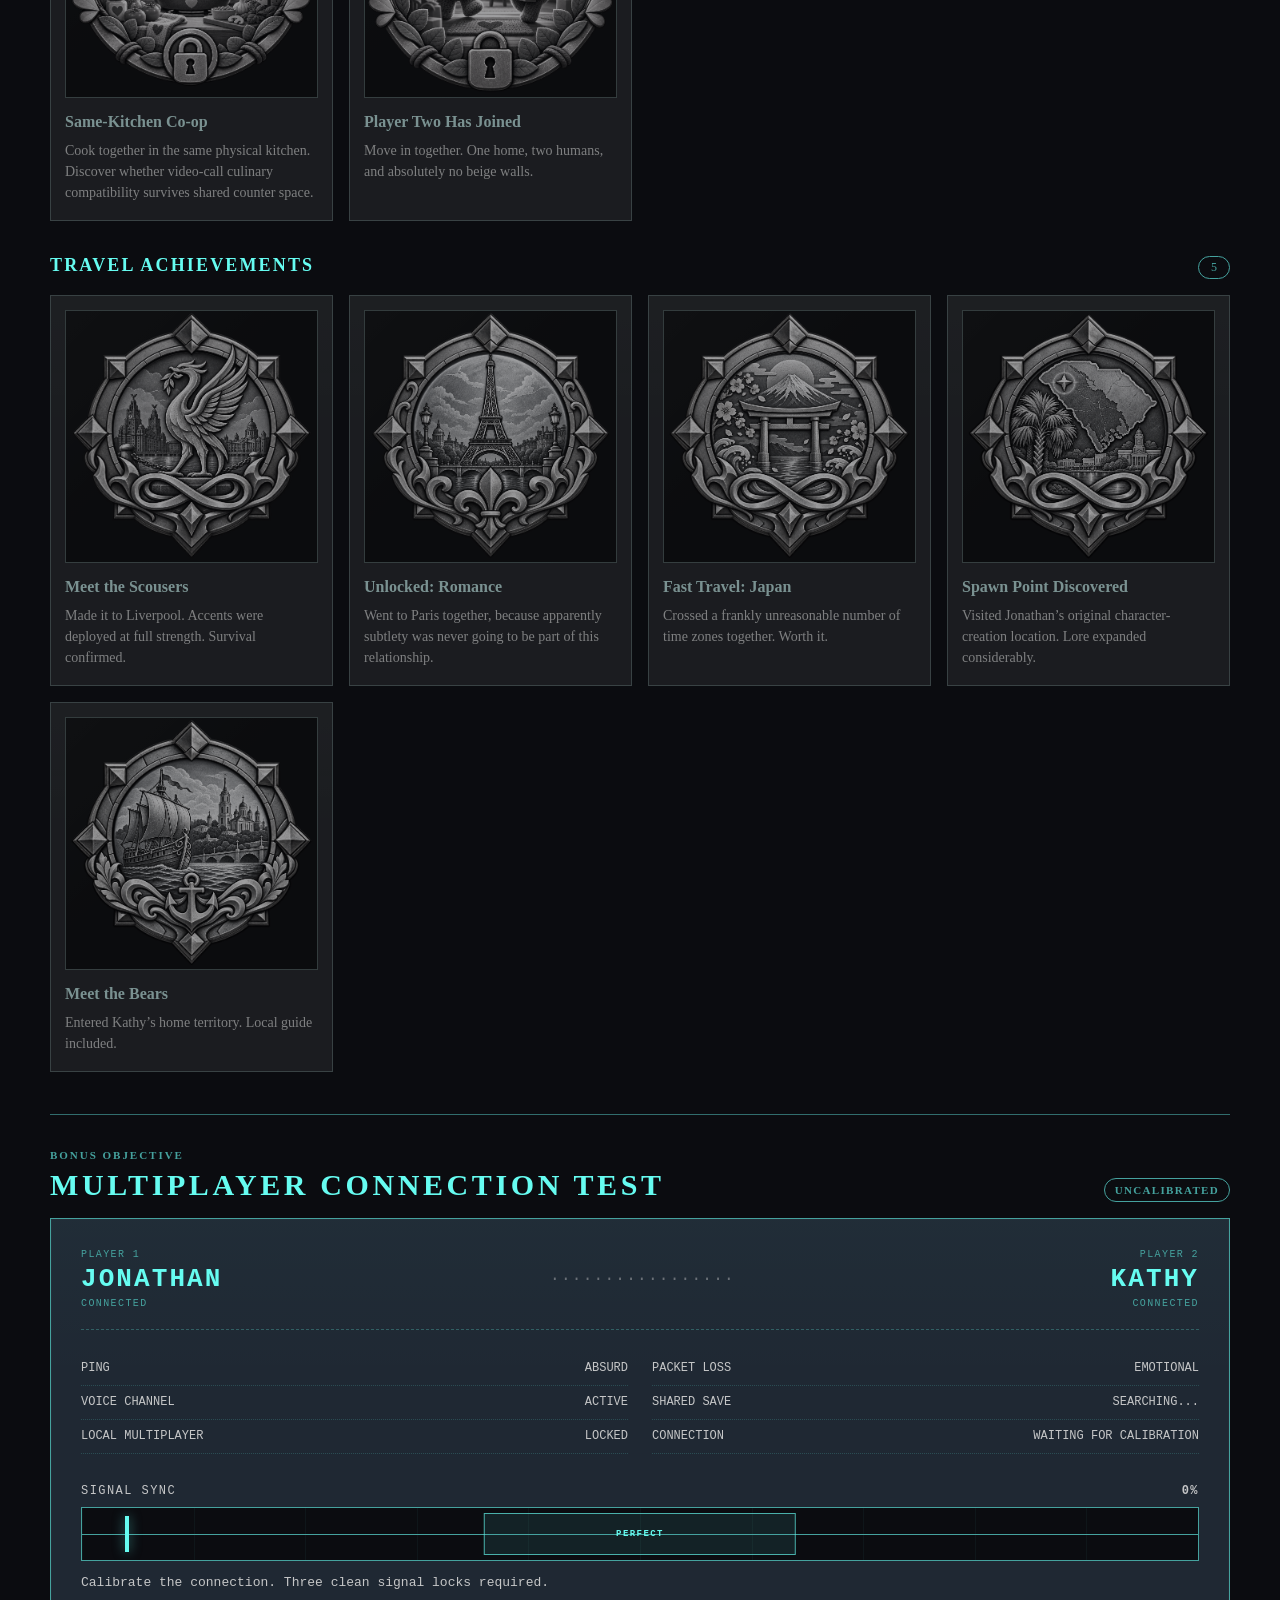
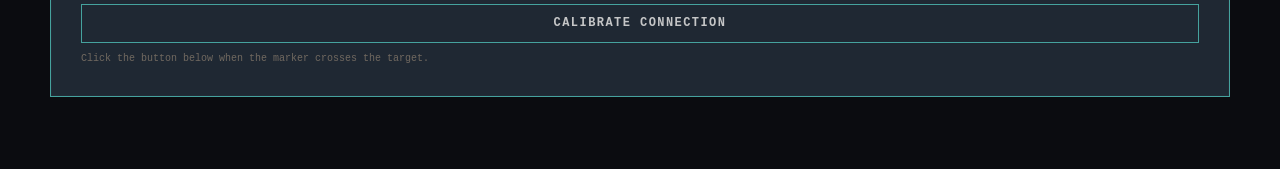
==== commit 6e930349: "Add planned gaming and travel achievements" ====
--- a/achievements.html
+++ b/achievements.html
@@ -1,359 +1,88 @@
 <!DOCTYPE html>
 <html lang="en">
 <head>
-    <meta charset="UTF-8">
-    <meta name="viewport" content="width=device-width, initial-scale=1.0">
-    <title>Achievements</title>
-    <link rel="stylesheet" href="css/style.css">
+<meta charset="UTF-8">
+<meta name="viewport" content="width=device-width, initial-scale=1.0">
+<title>Achievements</title>
+<link rel="stylesheet" href="css/style.css">
 </head>
 <body class="achievements-body">
 <main class="achievements-shell">
-    <a class="achievements-back" href="index.html">← Back to index</a>
+<a class="achievements-back" href="index.html">← Back to index</a>
+<header class="achievements-header"><p class="achievements-kicker">Progress log</p><h1>ACHIEVEMENTS</h1><p>Unlocked, attempted, survived, and still very much in progress.</p></header>
 
-    <header class="achievements-header">
-        <p class="achievements-kicker">Progress log</p>
-        <h1>ACHIEVEMENTS</h1>
-        <p>Unlocked, attempted, survived, and still very much in progress.</p>
-    </header>
+<section class="achievement-section">
+<div class="achievement-section-heading"><h2>Gaming achievements</h2><span>10</span></div>
+<div class="achievement-grid">
+<article class="achievement-card"><div class="achievement-icon-slot has-icon" aria-label="Couples Therapy: The Game icon"><img src="assets/images/achievements/it_takes_two.png" alt="" loading="lazy"></div><h3>Couples Therapy: The Game</h3><p>Finished It Takes Two. Apparently cooperation, communication, and occasional attempted murder really do bring people together.</p></article>
+<article class="achievement-card"><div class="achievement-icon-slot has-icon" aria-label="Just Keep Swimming icon"><img src="assets/images/achievements/subnautica2.png" alt="" loading="lazy"></div><h3>Just Keep Swimming</h3><p>Finished Subnautica 2. Went into the horrifying alien ocean voluntarily and somehow came back intact.</p></article>
+<article class="achievement-card"><div class="achievement-icon-slot has-icon" aria-label="This Is Our House Now icon"><img src="assets/images/achievements/project_zomboid.png" alt="" loading="lazy"></div><h3>This Is Our House Now</h3><p>Built an actual life in Project Zomboid. In the apocalypse, romance means barricades, canned food, and arguing about storage.</p></article>
+<article class="achievement-card"><div class="achievement-icon-slot has-icon" aria-label="Welcome to Tarkov, сука icon"><img src="assets/images/achievements/tarkov.png" alt="" loading="lazy"></div><h3>Welcome to Tarkov, сука</h3><p>Played Escape from Tarkov together. Voluntarily entered a place designed entirely around stress, suffering, and losing your shit.</p></article>
+<article class="achievement-card"><div class="achievement-icon-slot has-icon" aria-label="The Factory Must… Maybe? icon"><img src="assets/images/achievements/satisfactory.png" alt="" loading="lazy"></div><h3>The Factory Must… Maybe?</h3><p>Tried Satisfactory. Briefly considered abandoning ordinary life in favour of conveyor belts and industrial optimisation.</p></article>
+<article class="achievement-card"><div class="achievement-icon-slot has-icon" aria-label="AAAAAAAAAAAAAA! — III icon"><img src="assets/images/achievements/ss3.png" alt="" loading="lazy"></div><h3>AAAAAAAAAAAAAA! — III</h3><p>Tried Serious Sam 3. Discovered that subtlety is overrated when you have enough ammunition.</p></article>
+<article class="achievement-card"><div class="achievement-icon-slot has-icon" aria-label="AAAAAAAAAAAAAA! — IV icon"><img src="assets/images/achievements/ss4.png" alt="" loading="lazy"></div><h3>AAAAAAAAAAAAAA! — IV</h3><p>Tried Serious Sam 4. Apparently once was not enough.</p></article>
+<article class="achievement-card"><div class="achievement-icon-slot has-icon" aria-label="Viking Trial Period icon"><img src="assets/images/achievements/valheim.png" alt="" loading="lazy"></div><h3>Viking Trial Period</h3><p>Tried Valheim. Trees were felled. Things were crafted. Viking domesticity was investigated.</p></article>
+<article class="achievement-card locked-achievement"><div class="achievement-icon-slot has-icon whole-icon" aria-label="Azeroth, Together icon"><img src="assets/images/achievements/wow.png" alt="" loading="lazy"></div><h3>Azeroth, Together</h3><p>Successfully entered a decades-old timesink together. Productivity has officially been declared missing.</p></article>
+<article class="achievement-card locked-achievement"><div class="achievement-icon-slot has-icon whole-icon" aria-label="There Is, In Fact, A Way Out icon"><img src="assets/images/achievements/way_out.png" alt="" loading="lazy"></div><h3>There Is, In Fact, A Way Out</h3><p>Put the relationship to the ultimate test: mandatory cooperation and trusting the other idiot with the controls.</p></article>
+</div></section>
 
-        <section class="achievement-section">
-            <div class="achievement-section-heading">
-                <h2>Gaming achievements</h2>
-                <span>8</span>
-            </div>
-            <div class="achievement-grid">
-                <article class="achievement-card">
-                    <div class="achievement-icon-slot has-icon" aria-label="Couples Therapy: The Game icon">
-                        <img src="assets/images/achievements/it_takes_two.png" alt="" loading="lazy">
-                    </div>
-                    <h3>Couples Therapy: The Game</h3>
-                    <p>Finished It Takes Two. Apparently cooperation, communication, and occasional attempted murder really do bring people together.</p>
-                </article>
-                <article class="achievement-card">
-                    <div class="achievement-icon-slot has-icon" aria-label="Just Keep Swimming icon">
-                        <img src="assets/images/achievements/subnautica2.png" alt="" loading="lazy">
-                    </div>
-                    <h3>Just Keep Swimming</h3>
-                    <p>Finished Subnautica 2. Went into the horrifying alien ocean voluntarily and somehow came back intact.</p>
-                </article>
-                <article class="achievement-card">
-                    <div class="achievement-icon-slot has-icon" aria-label="This Is Our House Now icon">
-                        <img src="assets/images/achievements/project_zomboid.png" alt="" loading="lazy">
-                    </div>
-                    <h3>This Is Our House Now</h3>
-                    <p>Built an actual life in Project Zomboid. In the apocalypse, romance means barricades, canned food, and arguing about storage.</p>
-                </article>
-                <article class="achievement-card">
-                    <div class="achievement-icon-slot has-icon" aria-label="Welcome to Tarkov, сука icon">
-                        <img src="assets/images/achievements/tarkov.png" alt="" loading="lazy">
-                    </div>
-                    <h3>Welcome to Tarkov, сука</h3>
-                    <p>Played Escape from Tarkov together. Voluntarily entered a place designed entirely around stress, suffering, and losing your shit.</p>
-                </article>
-                <article class="achievement-card">
-                    <div class="achievement-icon-slot has-icon" aria-label="The Factory Must… Maybe? icon">
-                        <img src="assets/images/achievements/satisfactory.png" alt="" loading="lazy">
-                    </div>
-                    <h3>The Factory Must… Maybe?</h3>
-                    <p>Tried Satisfactory. Briefly considered abandoning ordinary life in favour of conveyor belts and industrial optimisation.</p>
-                </article>
-                <article class="achievement-card">
-                    <div class="achievement-icon-slot has-icon" aria-label="AAAAAAAAAAAAAA! — III icon">
-                        <img src="assets/images/achievements/ss3.png" alt="" loading="lazy">
-                    </div>
-                    <h3>AAAAAAAAAAAAAA! — III</h3>
-                    <p>Tried Serious Sam 3. Discovered that subtlety is overrated when you have enough ammunition.</p>
-                </article>
-                <article class="achievement-card">
-                    <div class="achievement-icon-slot has-icon" aria-label="AAAAAAAAAAAAAA! — IV icon">
-                        <img src="assets/images/achievements/ss4.png" alt="" loading="lazy">
-                    </div>
-                    <h3>AAAAAAAAAAAAAA! — IV</h3>
-                    <p>Tried Serious Sam 4. Apparently once was not enough.</p>
-                </article>
-                <article class="achievement-card">
-                    <div class="achievement-icon-slot has-icon" aria-label="Viking Trial Period icon">
-                        <img src="assets/images/achievements/valheim.png" alt="" loading="lazy">
-                    </div>
-                    <h3>Viking Trial Period</h3>
-                    <p>Tried Valheim. Trees were felled. Things were crafted. Viking domesticity was investigated.</p>
-                </article>
-            </div>
-        </section>
+<section class="achievement-section">
+<div class="achievement-section-heading"><h2>Relationship achievements</h2><span>21</span></div>
+<div class="achievement-grid">
+<article class="achievement-card"><div class="achievement-icon-slot has-icon" aria-label="Random Encounter icon"><img src="assets/images/achievements/random_encounter.png" alt="" loading="lazy"></div><h3>Random Encounter</h3><p>Met on Reddit on 15 June 2026. One completely ordinary internet interaction made the catastrophic mistake of continuing.</p></article>
+<article class="achievement-card"><div class="achievement-icon-slot has-icon" aria-label="Voice Activated icon"><img src="assets/images/achievements/voice_activated.png" alt="" loading="lazy"></div><h3>Voice Activated</h3><p>Kathy received Jonathan’s first voice message and discovered the Southern accent. This may have had consequences.</p></article>
+<article class="achievement-card"><div class="achievement-icon-slot has-icon whole-icon" aria-label="Jonathan Radio / Kathy Radio icon"><img src="assets/images/achievements/jonathan_radio_kathy_radio.png" alt="" loading="lazy"></div><h3>Jonathan Radio / Kathy Radio</h3><p>Voice messages stopped being occasional messages and became their own recurring couple format. Programming schedule: whenever someone has something to say. So, constantly.</p></article>
+<article class="achievement-card"><div class="achievement-icon-slot has-icon" aria-label="Extended Edition icon"><img src="assets/images/achievements/new_record.png" alt="" loading="lazy"></div><h3>Extended Edition</h3><p>Received the first voice message to break the twenty-minute mark. At this point it is a podcast.</p></article>
+<article class="achievement-card"><div class="achievement-icon-slot has-icon whole-icon" aria-label="Discord Said No icon"><img src="assets/images/achievements/discord_said_no.png" alt="" loading="lazy"></div><h3>Discord Said No</h3><p>Wrote the first text message longer than Discord would allow. Communication successfully defeated the platform’s technical specifications.</p></article>
+<article class="achievement-card"><div class="achievement-icon-slot has-icon" aria-label="Photo Mode Enabled icon"><img src="assets/images/achievements/photo_mode_enabled.png" alt="" loading="lazy"></div><h3>Photo Mode Enabled</h3><p>Exchanged photos and finally attached faces, places, dogs, outfits, and ordinary life to all those words.</p></article>
+<article class="achievement-card"><div class="achievement-icon-slot has-icon" aria-label="Voice-Critical Hit icon"><img src="assets/images/achievements/voice_critical_hit.png" alt="" loading="lazy"></div><h3>Voice-Critical Hit</h3><p>On 10 August 2026, Kathy sent her first spoken “I love you” in a voice message. Jonathan returned fire with “I love you too.” Critical hit confirmed.</p></article>
+<article class="achievement-card"><div class="achievement-icon-slot has-icon" aria-label="Continue? — YES icon"><img src="assets/images/achievements/respawned_together.png" alt="" loading="lazy"></div><h3>Continue? — YES</h3><p>Found their way back to each other after ten days apart and deliberately chose to continue what they’d started. New save. Same party.</p></article>
+<article class="achievement-card"><div class="achievement-icon-slot has-icon" aria-label="Full Motion Video icon"><img src="assets/images/achievements/first_video_call.png" alt="" loading="lazy"></div><h3>Full Motion Video</h3><p>Had the first video call. The suspiciously attractive voice in the phone was confirmed to be an actual moving human being.</p></article>
+<article class="achievement-card"><div class="achievement-icon-slot has-icon" aria-label="Remote Access Granted icon"><img src="assets/images/achievements/long_distance_sex_unlocked.png" alt="" loading="lazy"></div><h3>Remote Access Granted</h3><p>Sexting unlocked. Long distance immediately became somewhat less respectable.</p></article>
+<article class="achievement-card"><div class="achievement-icon-slot has-icon" aria-label="NSFW File Transfer icon"><img src="assets/images/achievements/nsfw_file_transfer.png" alt="" loading="lazy"></div><h3>NSFW File Transfer</h3><p>Bandwidth put to excellent use.</p></article>
+<article class="achievement-card"><div class="achievement-icon-slot has-icon" aria-label="Comfortable Silence icon"><img src="assets/images/achievements/comfortable_silence.png" alt="" loading="lazy"></div><h3>Comfortable Silence</h3><p>Reached the stage where a call didn’t need constant conversation.</p></article>
+<article class="achievement-card"><div class="achievement-icon-slot has-icon whole-icon" aria-label="Workday Invasion icon"><img src="assets/images/achievements/workday_invasion.png" alt="" loading="lazy"></div><h3>Workday Invasion</h3><p>Calls escaped their designated evening slot and began appearing during the working day. Productivity suffered nobly.</p></article>
+<article class="achievement-card"><div class="achievement-icon-slot has-icon whole-icon" aria-label="Movie Night icon"><img src="assets/images/achievements/movie_night.png" alt="" loading="lazy"></div><h3>Movie Night</h3><p>Successfully upgraded “we should watch something together sometime” into actually watching something together. Revolutionary stuff.</p></article>
+<article class="achievement-card"><div class="achievement-icon-slot has-icon whole-icon" aria-label="Emergency Contact Material icon"><img src="assets/images/achievements/emergencycontact_material.png" alt="" loading="lazy"></div><h3>Emergency Contact Material</h3><p>Exchanged phone numbers. Discord is no longer solely responsible for keeping this relationship alive.</p></article>
+<article class="achievement-card"><div class="achievement-icon-slot has-icon whole-icon" aria-label="Identity Theft Speedrun icon"><img src="assets/images/achievements/identity_theft_speedrun.png" alt="" loading="lazy"></div><h3>Identity Theft Speedrun</h3><p>Jonathan read his SSN aloud in a voice message. Kathy gained information she absolutely did not ask this idiot to broadcast.</p></article>
+<article class="achievement-card"><div class="achievement-icon-slot has-icon whole-icon" aria-label="Canon Event icon"><img src="assets/images/achievements/canon_event.png" alt="" loading="lazy"></div><h3>Canon Event</h3><p>People in both their real lives know about the relationship. No longer merely an elaborate Discord subplot.</p></article>
+<article class="achievement-card"><div class="achievement-icon-slot has-icon whole-icon" aria-label="Survived Dating Kathy — 2026 icon"><img src="assets/images/achievements/survived_dating_kathy.png" alt="" loading="lazy"></div><h3>Survived Dating Kathy — 2026</h3><p>Reached the current checkpoint while dating Kathy. Achievement progress remains ongoing. Godspeed, mate.</p></article>
+<article class="achievement-card locked-achievement"><div class="achievement-icon-slot has-icon whole-icon" aria-label="Rendered in Person icon"><img src="assets/images/achievements/rendered_in_person.png" alt="" loading="lazy"></div><h3>Rendered in Person</h3><p>Meet face-to-face for the first time. No screens. No compression. Alarmingly three-dimensional.</p></article>
+<article class="achievement-card locked-achievement"><div class="achievement-icon-slot has-icon whole-icon" aria-label="Collision Detection Enabled icon"><img src="assets/images/achievements/collision_detection_enabled.png" alt="" loading="lazy"></div><h3>Collision Detection Enabled</h3><p>Have the first real hug and kiss. Physics engine finally operational.</p></article>
+<article class="achievement-card locked-achievement"><div class="achievement-icon-slot has-icon whole-icon" aria-label="Local Multiplayer icon"><img src="assets/images/achievements/local_multiplayer.png" alt="" loading="lazy"></div><h3>Local Multiplayer</h3><p>Have sex together in person for the first time. Remote play has officially been deprecated.</p></article>
+</div></section>
 
-        <section class="achievement-section">
-            <div class="achievement-section-heading">
-                <h2>Relationship achievements</h2>
-                <span>21</span>
-            </div>
-            <div class="achievement-grid">
-                <article class="achievement-card">
-                    <div class="achievement-icon-slot has-icon" aria-label="Random Encounter icon">
-                        <img src="assets/images/achievements/random_encounter.png" alt="" loading="lazy">
-                    </div>
-                    <h3>Random Encounter</h3>
-                    <p>Met on Reddit on 15 June 2026. One completely ordinary internet interaction made the catastrophic mistake of continuing.</p>
-                </article>
-                
-                <article class="achievement-card">
-                    <div class="achievement-icon-slot has-icon" aria-label="Voice Activated icon">
-                        <img src="assets/images/achievements/voice_activated.png" alt="" loading="lazy">
-                    </div>
-                    <h3>Voice Activated</h3>
-                    <p>Kathy received Jonathan’s first voice message and discovered the Southern accent. This may have had consequences.</p>
-                </article>
-                <article class="achievement-card">
-                    <div class="achievement-icon-slot has-icon whole-icon" aria-label="Jonathan Radio / Kathy Radio icon">
-                        <img src="assets/images/achievements/jonathan_radio_kathy_radio.png" alt="" loading="lazy">
-                    </div>
-                    <h3>Jonathan Radio / Kathy Radio</h3>
-                    <p>Voice messages stopped being occasional messages and became their own recurring couple format. Programming schedule: whenever someone has something to say. So, constantly.</p>
-                </article>
-                <article class="achievement-card">
-                    <div class="achievement-icon-slot has-icon" aria-label="Extended Edition icon">
-                        <img src="assets/images/achievements/new_record.png" alt="" loading="lazy">
-                    </div>
-                    <h3>Extended Edition</h3>
-                    <p>Received the first voice message to break the twenty-minute mark. At this point it is a podcast.</p>
-                </article>
-                <article class="achievement-card">
-                    <div class="achievement-icon-slot has-icon whole-icon" aria-label="Discord Said No icon">
-                        <img src="assets/images/achievements/discord_said_no.png" alt="" loading="lazy">
-                    </div>
-                    <h3>Discord Said No</h3>
-                    <p>Wrote the first text message longer than Discord would allow. Communication successfully defeated the platform’s technical specifications.</p>
-                </article>
-                <article class="achievement-card">
-                    <div class="achievement-icon-slot has-icon" aria-label="Photo Mode Enabled icon">
-                        <img src="assets/images/achievements/photo_mode_enabled.png" alt="" loading="lazy">
-                    </div>
-                    <h3>Photo Mode Enabled</h3>
-                    <p>Exchanged photos and finally attached faces, places, dogs, outfits, and ordinary life to all those words.</p>
-                </article>
-                <article class="achievement-card">
-                    <div class="achievement-icon-slot has-icon" aria-label="Voice-Critical Hit icon">
-                        <img src="assets/images/achievements/voice_critical_hit.png" alt="" loading="lazy">
-                    </div>
-                    <h3>Voice-Critical Hit</h3>
-                    <p>On 10 August 2026, Kathy sent her first spoken “I love you” in a voice message. Jonathan returned fire with “I love you too.” Critical hit confirmed.</p>
-                </article>
-                <article class="achievement-card">
-                    <div class="achievement-icon-slot has-icon" aria-label="Continue? — YES icon">
-                        <img src="assets/images/achievements/respawned_together.png" alt="" loading="lazy">
-                    </div>
-                    <h3>Continue? — YES</h3>
-                    <p>Found their way back to each other after ten days apart and deliberately chose to continue what they’d started. New save. Same party.</p>
-                </article>
-                <article class="achievement-card">
-                    <div class="achievement-icon-slot has-icon" aria-label="Full Motion Video icon">
-                        <img src="assets/images/achievements/first_video_call.png" alt="" loading="lazy">
-                    </div>
-                    <h3>Full Motion Video</h3>
-                    <p>Had the first video call. The suspiciously attractive voice in the phone was confirmed to be an actual moving human being.</p>
-                </article>
-                <article class="achievement-card">
-                    <div class="achievement-icon-slot has-icon" aria-label="Remote Access Granted icon">
-                        <img src="assets/images/achievements/long_distance_sex_unlocked.png" alt="" loading="lazy">
-                    </div>
-                    <h3>Remote Access Granted</h3>
-                    <p>Sexting unlocked. Long distance immediately became somewhat less respectable.</p>
-                </article>
-                <article class="achievement-card">
-                    <div class="achievement-icon-slot has-icon" aria-label="NSFW File Transfer icon">
-                        <img src="assets/images/achievements/nsfw_file_transfer.png" alt="" loading="lazy">
-                    </div>
-                    <h3>NSFW File Transfer</h3>
-                    <p>Bandwidth put to excellent use.</p>
-                </article>
-                <article class="achievement-card">
-                    <div class="achievement-icon-slot has-icon" aria-label="Comfortable Silence icon">
-                        <img src="assets/images/achievements/comfortable_silence.png" alt="" loading="lazy">
-                    </div>
-                    <h3>Comfortable Silence</h3>
-                    <p>Reached the stage where a call didn’t need constant conversation.</p>
-                </article>
-                <article class="achievement-card">
-                    <div class="achievement-icon-slot has-icon whole-icon" aria-label="Workday Invasion icon">
-                        <img src="assets/images/achievements/workday_invasion.png" alt="" loading="lazy">
-                    </div>
-                    <h3>Workday Invasion</h3>
-                    <p>Calls escaped their designated evening slot and began appearing during the working day. Productivity suffered nobly.</p>
-                </article>
-                <article class="achievement-card">
-                    <div class="achievement-icon-slot has-icon whole-icon" aria-label="Movie Night icon">
-                        <img src="assets/images/achievements/movie_night.png" alt="" loading="lazy">
-                    </div>
-                    <h3>Movie Night</h3>
-                    <p>Successfully upgraded “we should watch something together sometime” into actually watching something together. Revolutionary stuff.</p>
-                </article>
-                <article class="achievement-card">
-                    <div class="achievement-icon-slot has-icon whole-icon" aria-label="Emergency Contact Material icon">
-                        <img src="assets/images/achievements/emergencycontact_material.png" alt="" loading="lazy">
-                    </div>
-                    <h3>Emergency Contact Material</h3>
-                    <p>Exchanged phone numbers. Discord is no longer solely responsible for keeping this relationship alive.</p>
-                </article>
-                <article class="achievement-card">
-                    <div class="achievement-icon-slot has-icon whole-icon" aria-label="Identity Theft Speedrun icon">
-                        <img src="assets/images/achievements/identity_theft_speedrun.png" alt="" loading="lazy">
-                    </div>
-                    <h3>Identity Theft Speedrun</h3>
-                    <p>Jonathan read his SSN aloud in a voice message. Kathy gained information she absolutely did not ask this idiot to broadcast.</p>
-                </article>
-                <article class="achievement-card">
-                    <div class="achievement-icon-slot has-icon whole-icon" aria-label="Canon Event icon">
-                        <img src="assets/images/achievements/canon_event.png" alt="" loading="lazy">
-                    </div>
-                    <h3>Canon Event</h3>
-                    <p>People in both their real lives know about the relationship. No longer merely an elaborate Discord subplot.</p>
-                </article>
-                <article class="achievement-card">
-                    <div class="achievement-icon-slot has-icon whole-icon" aria-label="Survived Dating Kathy — 2026 icon">
-                        <img src="assets/images/achievements/survived_dating_kathy.png" alt="" loading="lazy">
-                    </div>
-                    <h3>Survived Dating Kathy — 2026</h3>
-                    <p>Reached the current checkpoint while dating Kathy. Achievement progress remains ongoing. Godspeed, mate.</p>
-                </article>
-                <article class="achievement-card locked-achievement">
-                    <div class="achievement-icon-slot has-icon whole-icon" aria-label="Rendered in Person icon">
-                        <img src="assets/images/achievements/rendered_in_person.png" alt="" loading="lazy">
-                    </div>
-                    <h3>Rendered in Person</h3>
-                    <p>Meet face-to-face for the first time. No screens. No compression. Alarmingly three-dimensional.</p>
-                </article>
-                <article class="achievement-card locked-achievement">
-                    <div class="achievement-icon-slot has-icon whole-icon" aria-label="Collision Detection Enabled icon">
-                        <img src="assets/images/achievements/collision_detection_enabled.png" alt="" loading="lazy">
-                    </div>
-                    <h3>Collision Detection Enabled</h3>
-                    <p>Have the first real hug and kiss. Physics engine finally operational.</p>
-                </article>
-                <article class="achievement-card locked-achievement">
-                    <div class="achievement-icon-slot has-icon whole-icon" aria-label="Local Multiplayer icon">
-                        <img src="assets/images/achievements/local_multiplayer.png" alt="" loading="lazy">
-                    </div>
-                    <h3>Local Multiplayer</h3>
-                    <p>Have sex together in person for the first time. Remote play has officially been deprecated.</p>
-                </article>
-            </div>
-        </section>
+<section class="achievement-section">
+<div class="achievement-section-heading"><h2>Couple quests</h2><span>6</span></div>
+<div class="achievement-grid">
+<article class="achievement-card"><div class="achievement-icon-slot has-icon" aria-label="Remote Kitchen Co-op icon"><img src="assets/images/achievements/remote_kitchen_coop.png" alt="" loading="lazy"></div><h3>Remote Kitchen Co-op</h3><p>Cooked together over video call. Same meal optional; mutual kitchen interference mandatory.</p></article>
+<article class="achievement-card"><div class="achievement-icon-slot has-icon" aria-label="Roll for Chemistry icon"><img src="assets/images/achievements/roll_for_chemistry.png" alt="" loading="lazy"></div><h3>Roll for Chemistry</h3><p>Played tabletop together. Finally put all that flirting, improvisation, and questionable decision-making under an actual rules system.</p></article>
+<article class="achievement-card"><div class="achievement-icon-slot has-icon" aria-label="Multiplayer Lobby icon"><img src="assets/images/achievements/multiplayer_lobby.png" alt="" loading="lazy"></div><h3>Multiplayer Lobby</h3><p>Met each other’s friends or family. The relationship expanded beyond the original two-player party.</p></article>
+<article class="achievement-card locked-achievement"><div class="achievement-icon-slot has-icon whole-icon" aria-label="Meet the Party icon"><img src="assets/images/achievements/meet_the_party.png" alt="" loading="lazy"></div><h3>Meet the Party</h3><p>Kathy meets Maebh and Tadhg. A considerably more important introduction than any bloody boss fight.</p></article>
+<article class="achievement-card locked-achievement"><div class="achievement-icon-slot has-icon whole-icon" aria-label="Same-Kitchen Co-op icon"><img src="assets/images/achievements/same_kitchen_coop.png" alt="" loading="lazy"></div><h3>Same-Kitchen Co-op</h3><p>Cook together in the same physical kitchen. Discover whether video-call culinary compatibility survives shared counter space.</p></article>
+<article class="achievement-card locked-achievement"><div class="achievement-icon-slot has-icon whole-icon" aria-label="Player Two Has Joined icon"><img src="assets/images/achievements/player_two_has_joined.png" alt="" loading="lazy"></div><h3>Player Two Has Joined</h3><p>Move in together. One home, two humans, and absolutely no beige walls.</p></article>
+</div></section>
 
-        <section class="achievement-section">
-            <div class="achievement-section-heading">
-                <h2>Couple quests</h2>
-                <span>6</span>
-            </div>
-            <div class="achievement-grid">
-                <article class="achievement-card">
-                    <div class="achievement-icon-slot has-icon" aria-label="Remote Kitchen Co-op icon">
-                        <img src="assets/images/achievements/remote_kitchen_coop.png" alt="" loading="lazy">
-                    </div>
-                    <h3>Remote Kitchen Co-op</h3>
-                    <p>Cooked together over video call. Same meal optional; mutual kitchen interference mandatory.</p>
-                </article>
-                <article class="achievement-card">
-                    <div class="achievement-icon-slot has-icon" aria-label="Roll for Chemistry icon">
-                        <img src="assets/images/achievements/roll_for_chemistry.png" alt="" loading="lazy">
-                    </div>
-                    <h3>Roll for Chemistry</h3>
-                    <p>Played tabletop together. Finally put all that flirting, improvisation, and questionable decision-making under an actual rules system.</p>
-                </article>
-                <article class="achievement-card">
-                    <div class="achievement-icon-slot has-icon" aria-label="Multiplayer Lobby icon">
-                        <img src="assets/images/achievements/multiplayer_lobby.png" alt="" loading="lazy">
-                    </div>
-                    <h3>Multiplayer Lobby</h3>
-                    <p>Met each other’s friends or family. The relationship expanded beyond the original two-player party.</p>
-                </article>
-                <article class="achievement-card locked-achievement">
-                    <div class="achievement-icon-slot has-icon whole-icon" aria-label="Meet the Party icon">
-                        <img src="assets/images/achievements/meet_the_party.png" alt="" loading="lazy">
-                    </div>
-                    <h3>Meet the Party</h3>
-                    <p>Kathy meets Maebh and Tadhg. A considerably more important introduction than any bloody boss fight.</p>
-                </article>
-                <article class="achievement-card locked-achievement">
-                    <div class="achievement-icon-slot has-icon whole-icon" aria-label="Same-Kitchen Co-op icon">
-                        <img src="assets/images/achievements/same_kitchen_coop.png" alt="" loading="lazy">
-                    </div>
-                    <h3>Same-Kitchen Co-op</h3>
-                    <p>Cook together in the same physical kitchen. Discover whether video-call culinary compatibility survives shared counter space.</p>
-                </article>
-                <article class="achievement-card locked-achievement">
-                    <div class="achievement-icon-slot has-icon whole-icon" aria-label="Player Two Has Joined icon">
-                        <img src="assets/images/achievements/player_two_has_joined.png" alt="" loading="lazy">
-                    </div>
-                    <h3>Player Two Has Joined</h3>
-                    <p>Move in together. One home, two humans, and absolutely no beige walls.</p>
-                </article>
-            </div>
-        </section>
+<section class="achievement-section">
+<div class="achievement-section-heading"><h2>Travel achievements</h2><span>5</span></div>
+<div class="achievement-grid">
+<article class="achievement-card locked-achievement"><div class="achievement-icon-slot has-icon whole-icon" aria-label="Meet the Scousers icon"><img src="assets/images/achievements/liverpool.png" alt="" loading="lazy"></div><h3>Meet the Scousers</h3><p>Made it to Liverpool. Accents were deployed at full strength. Survival confirmed.</p></article>
+<article class="achievement-card locked-achievement"><div class="achievement-icon-slot has-icon whole-icon" aria-label="Unlocked: Romance icon"><img src="assets/images/achievements/paris.png" alt="" loading="lazy"></div><h3>Unlocked: Romance</h3><p>Went to Paris together, because apparently subtlety was never going to be part of this relationship.</p></article>
+<article class="achievement-card locked-achievement"><div class="achievement-icon-slot has-icon whole-icon" aria-label="Fast Travel: Japan icon"><img src="assets/images/achievements/japan.png" alt="" loading="lazy"></div><h3>Fast Travel: Japan</h3><p>Crossed a frankly unreasonable number of time zones together. Worth it.</p></article>
+<article class="achievement-card locked-achievement"><div class="achievement-icon-slot has-icon whole-icon" aria-label="Spawn Point Discovered icon"><img src="assets/images/achievements/anderson.png" alt="" loading="lazy"></div><h3>Spawn Point Discovered</h3><p>Visited Jonathan’s original character-creation location. Lore expanded considerably.</p></article>
+<article class="achievement-card locked-achievement"><div class="achievement-icon-slot has-icon whole-icon" aria-label="Meet the Bears icon"><img src="assets/images/achievements/voronezh.png" alt="" loading="lazy"></div><h3>Meet the Bears</h3><p>Entered Kathy’s home territory. Local guide included.</p></article>
+</div></section>
 
-        <section class="latency-section" data-latency-game tabindex="0" aria-labelledby="latency-title">
-            <div class="latency-heading">
-                <div>
-                    <p class="achievements-kicker">Bonus objective</p>
-                    <h2 id="latency-title">MULTIPLAYER CONNECTION TEST</h2>
-                </div>
-                <span class="latency-status-pill" data-connection-pill>UNCALIBRATED</span>
-            </div>
-
-            <div class="latency-console">
-                <div class="latency-players" aria-label="Connected players">
-                    <div class="latency-player">
-                        <span>PLAYER 1</span>
-                        <strong>JONATHAN</strong>
-                        <em>CONNECTED</em>
-                    </div>
-                    <div class="latency-link" aria-hidden="true">························</div>
-                    <div class="latency-player latency-player-right">
-                        <span>PLAYER 2</span>
-                        <strong>KATHY</strong>
-                        <em>CONNECTED</em>
-                    </div>
-                </div>
-
-                <dl class="latency-diagnostics">
-                    <div><dt>PING</dt><dd data-ping>ABSURD</dd></div>
-                    <div><dt>PACKET LOSS</dt><dd data-packet-loss>EMOTIONAL</dd></div>
-                    <div><dt>VOICE CHANNEL</dt><dd>ACTIVE</dd></div>
-                    <div><dt>SHARED SAVE</dt><dd data-shared-save>SEARCHING...</dd></div>
-                    <div><dt>LOCAL MULTIPLAYER</dt><dd data-local-multiplayer>LOCKED</dd></div>
-                    <div><dt>CONNECTION</dt><dd data-connection-status>WAITING FOR CALIBRATION</dd></div>
-                </dl>
-
-                <div class="latency-calibration">
-                    <div class="latency-calibration-header">
-                        <span>SIGNAL SYNC</span>
-                        <strong data-sync-progress>0%</strong>
-                    </div>
-
-                    <div class="latency-track" data-latency-track aria-hidden="true">
-                        <div class="latency-target" data-latency-target><span>PERFECT</span></div>
-                        <div class="latency-marker" data-latency-marker></div>
-                    </div>
-
-                    <p class="latency-message" data-latency-message role="status" aria-live="polite">
-                        Calibrate the connection. Three clean signal locks required.
-                    </p>
-
-                    <button type="button" class="latency-button" data-latency-button>
-                        CALIBRATE CONNECTION
-                    </button>
-
-                    <p class="latency-hint">Click the button below when the marker crosses the target.</p>
-                </div>
-
-                <div class="latency-token" data-latency-token hidden>
-                    <span>AUTHENTICATION TOKEN // STATISTICS</span>
-                    <strong data-latency-passcode></strong>
-                    <small>Connection stable. Try not to get smug about it.</small>
-                </div>
-            </div>
-        </section>
-
+<section class="latency-section" data-latency-game tabindex="0" aria-labelledby="latency-title">
+<div class="latency-heading"><div><p class="achievements-kicker">Bonus objective</p><h2 id="latency-title">MULTIPLAYER CONNECTION TEST</h2></div><span class="latency-status-pill" data-connection-pill>UNCALIBRATED</span></div>
+<div class="latency-console">
+<div class="latency-players" aria-label="Connected players"><div class="latency-player"><span>PLAYER 1</span><strong>JONATHAN</strong><em>CONNECTED</em></div><div class="latency-link" aria-hidden="true">························</div><div class="latency-player latency-player-right"><span>PLAYER 2</span><strong>KATHY</strong><em>CONNECTED</em></div></div>
+<dl class="latency-diagnostics"><div><dt>PING</dt><dd data-ping>ABSURD</dd></div><div><dt>PACKET LOSS</dt><dd data-packet-loss>EMOTIONAL</dd></div><div><dt>VOICE CHANNEL</dt><dd>ACTIVE</dd></div><div><dt>SHARED SAVE</dt><dd data-shared-save>SEARCHING...</dd></div><div><dt>LOCAL MULTIPLAYER</dt><dd data-local-multiplayer>LOCKED</dd></div><div><dt>CONNECTION</dt><dd data-connection-status>WAITING FOR CALIBRATION</dd></div></dl>
+<div class="latency-calibration"><div class="latency-calibration-header"><span>SIGNAL SYNC</span><strong data-sync-progress>0%</strong></div><div class="latency-track" data-latency-track aria-hidden="true"><div class="latency-target" data-latency-target><span>PERFECT</span></div><div class="latency-marker" data-latency-marker></div></div><p class="latency-message" data-latency-message role="status" aria-live="polite">Calibrate the connection. Three clean signal locks required.</p><button type="button" class="latency-button" data-latency-button>CALIBRATE CONNECTION</button><p class="latency-hint">Click the button below when the marker crosses the target.</p></div>
+<div class="latency-token" data-latency-token hidden><span>AUTHENTICATION TOKEN // STATISTICS</span><strong data-latency-passcode></strong><small>Connection stable. Try not to get smug about it.</small></div>
+</div></section>
 </main>
-    <script src="js/achievements.js"></script>
+<script src="js/achievements.js"></script>
 <script src="js/scrabble.js"></script>
 </body>
-</html>
+</html>
--- a/css/style.css
+++ b/css/style.css
@@ -2354,3 +2354,284 @@
         transition-duration: 0.01ms;
     }
 }
+
+
+/* Longest Reddit message text */
+.stat-message-copy {
+    margin: 0;
+    white-space: pre-wrap;
+    overflow-wrap: anywhere;
+    color: #d8d0c5;
+    font: 14px/1.65 Georgia, serif;
+}
+
+
+/* Dossier audio player */
+.dossier-audio-player {
+    display: grid;
+    grid-template-columns: 38px minmax(0, 1fr) auto auto auto;
+    gap: 9px;
+    align-items: center;
+    margin-top: 16px;
+    padding: 10px 11px;
+    border: 1px solid rgba(69, 162, 158, 0.5);
+    background: rgba(11, 12, 16, 0.3);
+}
+
+.dossier-audio-player audio {
+    display: none;
+}
+
+.dossier-audio-toggle {
+    display: grid;
+    place-items: center;
+    width: 38px;
+    height: 38px;
+    padding: 0;
+    border: 1px solid var(--accent-deep, #45A29E);
+    border-radius: 50%;
+    background: var(--panel, #1F2833);
+    color: var(--accent, #66FCF1);
+    font: 700 14px/1 "Courier New", Courier, monospace;
+    cursor: pointer;
+}
+
+.dossier-audio-toggle:hover,
+.dossier-audio-toggle:focus-visible {
+    border-color: var(--accent, #66FCF1);
+    outline: none;
+    box-shadow: 0 0 0 2px rgba(102, 252, 241, 0.12);
+}
+
+.dossier-audio-toggle span {
+    transform: translateX(1px);
+}
+
+.dossier-audio-player.is-playing .dossier-audio-toggle span {
+    transform: none;
+    font-size: 11px;
+    letter-spacing: -2px;
+}
+
+.dossier-audio-progress {
+    --audio-progress: 0%;
+    width: 100%;
+    min-width: 70px;
+    height: 18px;
+    margin: 0;
+    appearance: none;
+    -webkit-appearance: none;
+    background: transparent;
+    cursor: pointer;
+}
+
+.dossier-audio-progress::-webkit-slider-runnable-track {
+    height: 4px;
+    border-radius: 999px;
+    background:
+        linear-gradient(
+            to right,
+            var(--accent, #66FCF1) 0,
+            var(--accent, #66FCF1) var(--audio-progress),
+            rgba(197, 198, 199, 0.24) var(--audio-progress),
+            rgba(197, 198, 199, 0.24) 100%
+        );
+}
+
+.dossier-audio-progress::-webkit-slider-thumb {
+    width: 12px;
+    height: 12px;
+    margin-top: -4px;
+    border: 0;
+    border-radius: 50%;
+    appearance: none;
+    -webkit-appearance: none;
+    background: var(--accent, #66FCF1);
+    box-shadow: 0 0 0 2px var(--panel, #1F2833);
+}
+
+.dossier-audio-progress::-moz-range-track {
+    height: 4px;
+    border: 0;
+    border-radius: 999px;
+    background: rgba(197, 198, 199, 0.24);
+}
+
+.dossier-audio-progress::-moz-range-progress {
+    height: 4px;
+    border-radius: 999px;
+    background: var(--accent, #66FCF1);
+}
+
+.dossier-audio-progress::-moz-range-thumb {
+    width: 12px;
+    height: 12px;
+    border: 2px solid var(--panel, #1F2833);
+    border-radius: 50%;
+    background: var(--accent, #66FCF1);
+}
+
+.dossier-audio-progress:focus-visible {
+    outline: 1px solid var(--accent, #66FCF1);
+    outline-offset: 3px;
+}
+
+.dossier-audio-time,
+.dossier-audio-separator {
+    color: var(--accent-deep, #45A29E);
+    font: 700 11px/1 "Courier New", Courier, monospace;
+    font-variant-numeric: tabular-nums;
+    white-space: nowrap;
+}
+
+.dossier-audio-separator {
+    opacity: 0.65;
+}
+
+@media (max-width: 620px) {
+    .dossier-audio-player {
+        grid-template-columns: 38px minmax(0, 1fr);
+        gap: 8px 10px;
+    }
+
+    .dossier-audio-time,
+    .dossier-audio-separator {
+        grid-row: 2;
+    }
+
+    .dossier-audio-time[data-audio-current] {
+        grid-column: 2;
+        justify-self: start;
+    }
+
+    .dossier-audio-separator,
+    .dossier-audio-time[data-audio-duration] {
+        display: none;
+    }
+}
+
+
+/* Statistics datapad message view */
+.stat-message-modal {
+    width: min(920px, calc(100vw - 20px));
+    max-width: 920px;
+    min-height: 0;
+    max-height: calc(100vh - 20px);
+    padding: 0;
+    border: 0;
+    overflow: visible;
+    background: transparent;
+    color: var(--text);
+    box-shadow: none;
+}
+
+.stat-message-modal::backdrop {
+    background: rgba(8, 10, 13, 0.84);
+    backdrop-filter: blur(4px);
+}
+
+.stat-datapad-shell {
+    position: relative;
+    width: 100%;
+    margin: 0 auto;
+}
+
+.stat-datapad-image {
+    display: block;
+    width: 100%;
+    height: auto;
+    max-height: calc(100vh - 20px);
+    object-fit: contain;
+    pointer-events: none;
+    user-select: none;
+}
+
+.stat-datapad-screen {
+    position: absolute;
+    top: 21%;
+    right: 18%;
+    bottom: 21%;
+    left: 18%;
+    overflow-y: auto;
+    overflow-x: hidden;
+    padding: clamp(6px, 1.2vw, 14px);
+    background: transparent;
+    color: #d9fbf8;
+    scrollbar-width: thin;
+    scrollbar-color: rgba(102, 252, 241, 0.55) transparent;
+    overscroll-behavior: contain;
+}
+
+.stat-datapad-screen::-webkit-scrollbar {
+    width: 7px;
+}
+
+.stat-datapad-screen::-webkit-scrollbar-track {
+    background: transparent;
+}
+
+.stat-datapad-screen::-webkit-scrollbar-thumb {
+    border-radius: 999px;
+    background: rgba(102, 252, 241, 0.48);
+}
+
+.stat-datapad-screen .stat-message-copy {
+    margin: 0;
+    padding: 0;
+    background: transparent;
+    color: inherit;
+    font: clamp(10px, 1.35vw, 14px)/1.52 "Courier New", Courier, monospace;
+    white-space: pre-wrap;
+    overflow-wrap: anywhere;
+}
+
+.stat-message-modal-close {
+    position: absolute;
+    z-index: 4;
+    top: 8.5%;
+    right: 10%;
+    width: 34px;
+    height: 34px;
+    padding: 0;
+    border: 1px solid rgba(102, 252, 241, 0.42);
+    border-radius: 50%;
+    background: rgba(11, 12, 16, 0.72);
+    color: var(--accent);
+    font: 22px/1 Georgia, serif;
+    cursor: pointer;
+}
+
+.stat-message-modal-close:hover,
+.stat-message-modal-close:focus-visible {
+    border-color: var(--accent);
+    background: rgba(31, 40, 51, 0.9);
+    color: var(--accent);
+    outline: none;
+}
+
+@media (max-width: 520px) {
+    .stat-message-modal {
+        width: calc(100vw - 8px);
+        max-height: calc(100vh - 8px);
+    }
+
+    .stat-datapad-screen {
+        top: 20%;
+        right: 17%;
+        bottom: 20%;
+        left: 17%;
+        padding: 5px;
+    }
+
+    .stat-datapad-screen .stat-message-copy {
+        font-size: 9px;
+        line-height: 1.45;
+    }
+
+    .stat-message-modal-close {
+        top: 7.5%;
+        right: 8.5%;
+        width: 30px;
+        height: 30px;
+    }
+}
